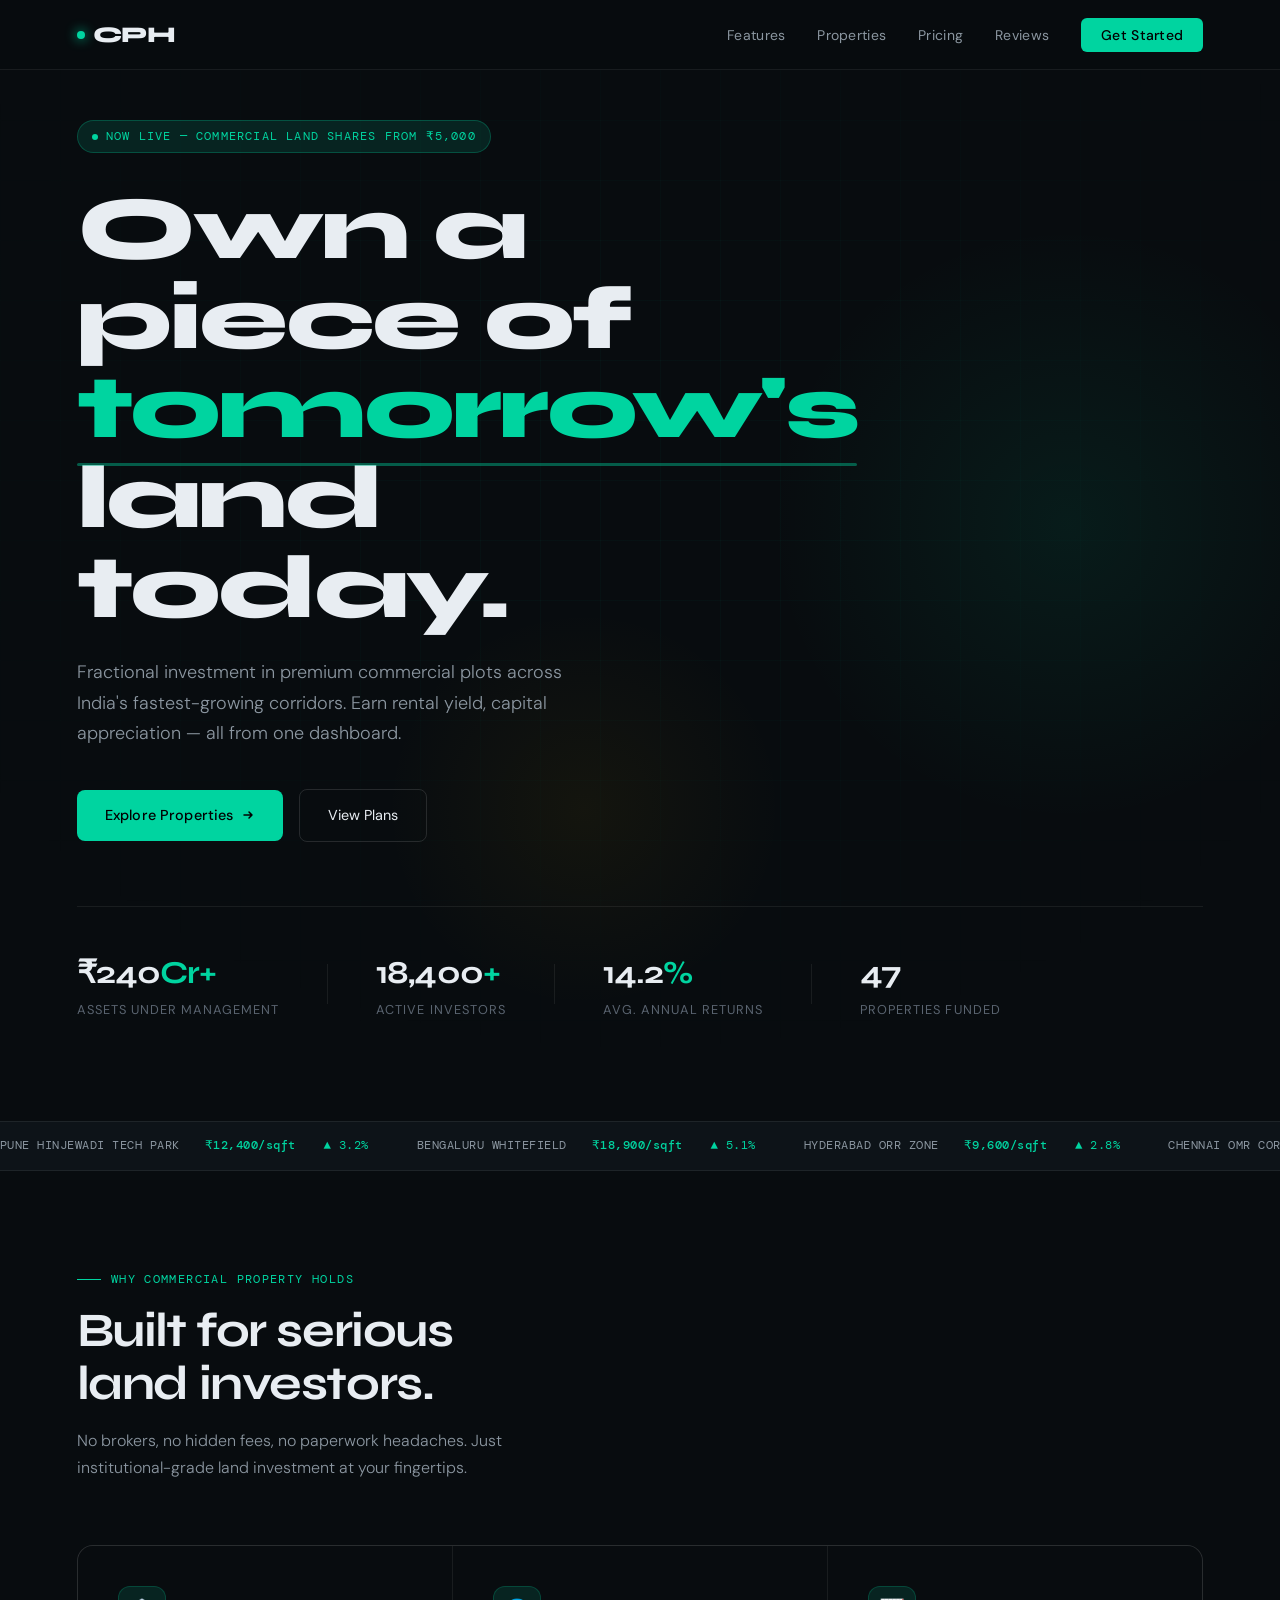
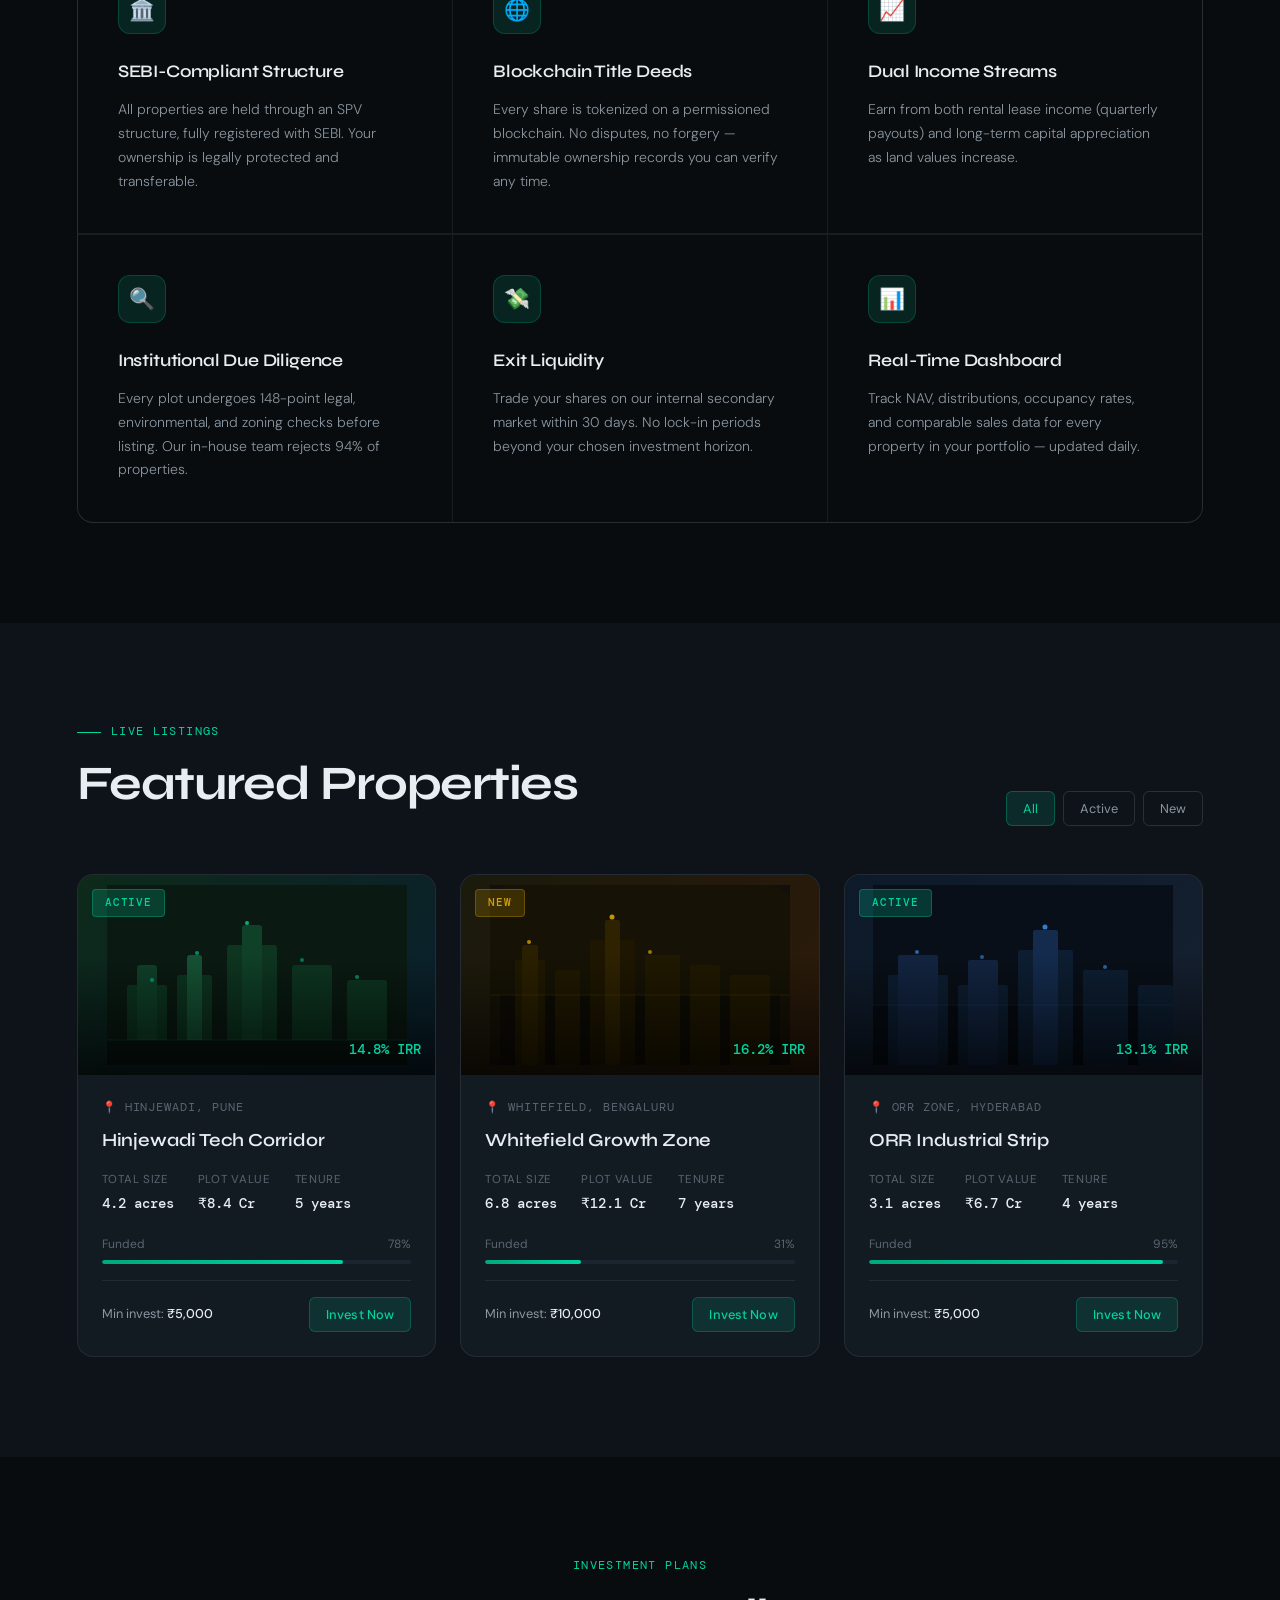
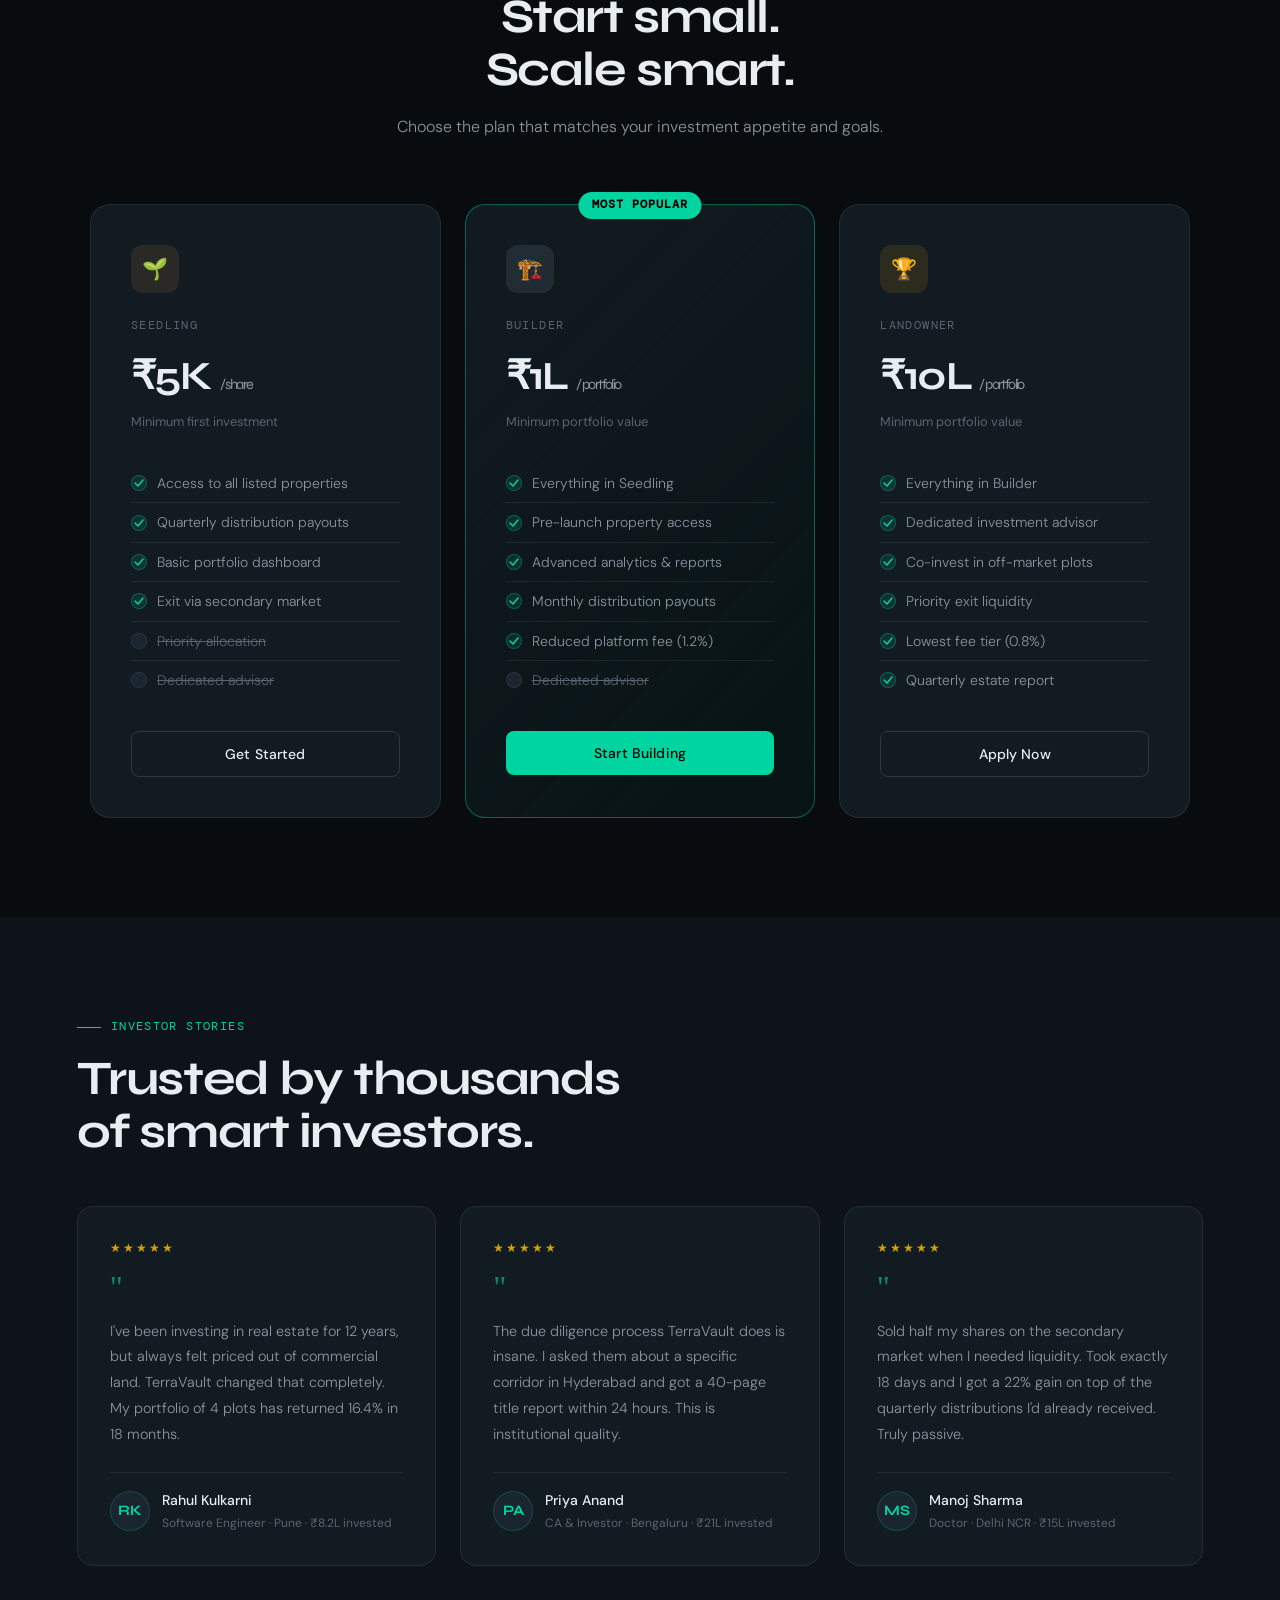
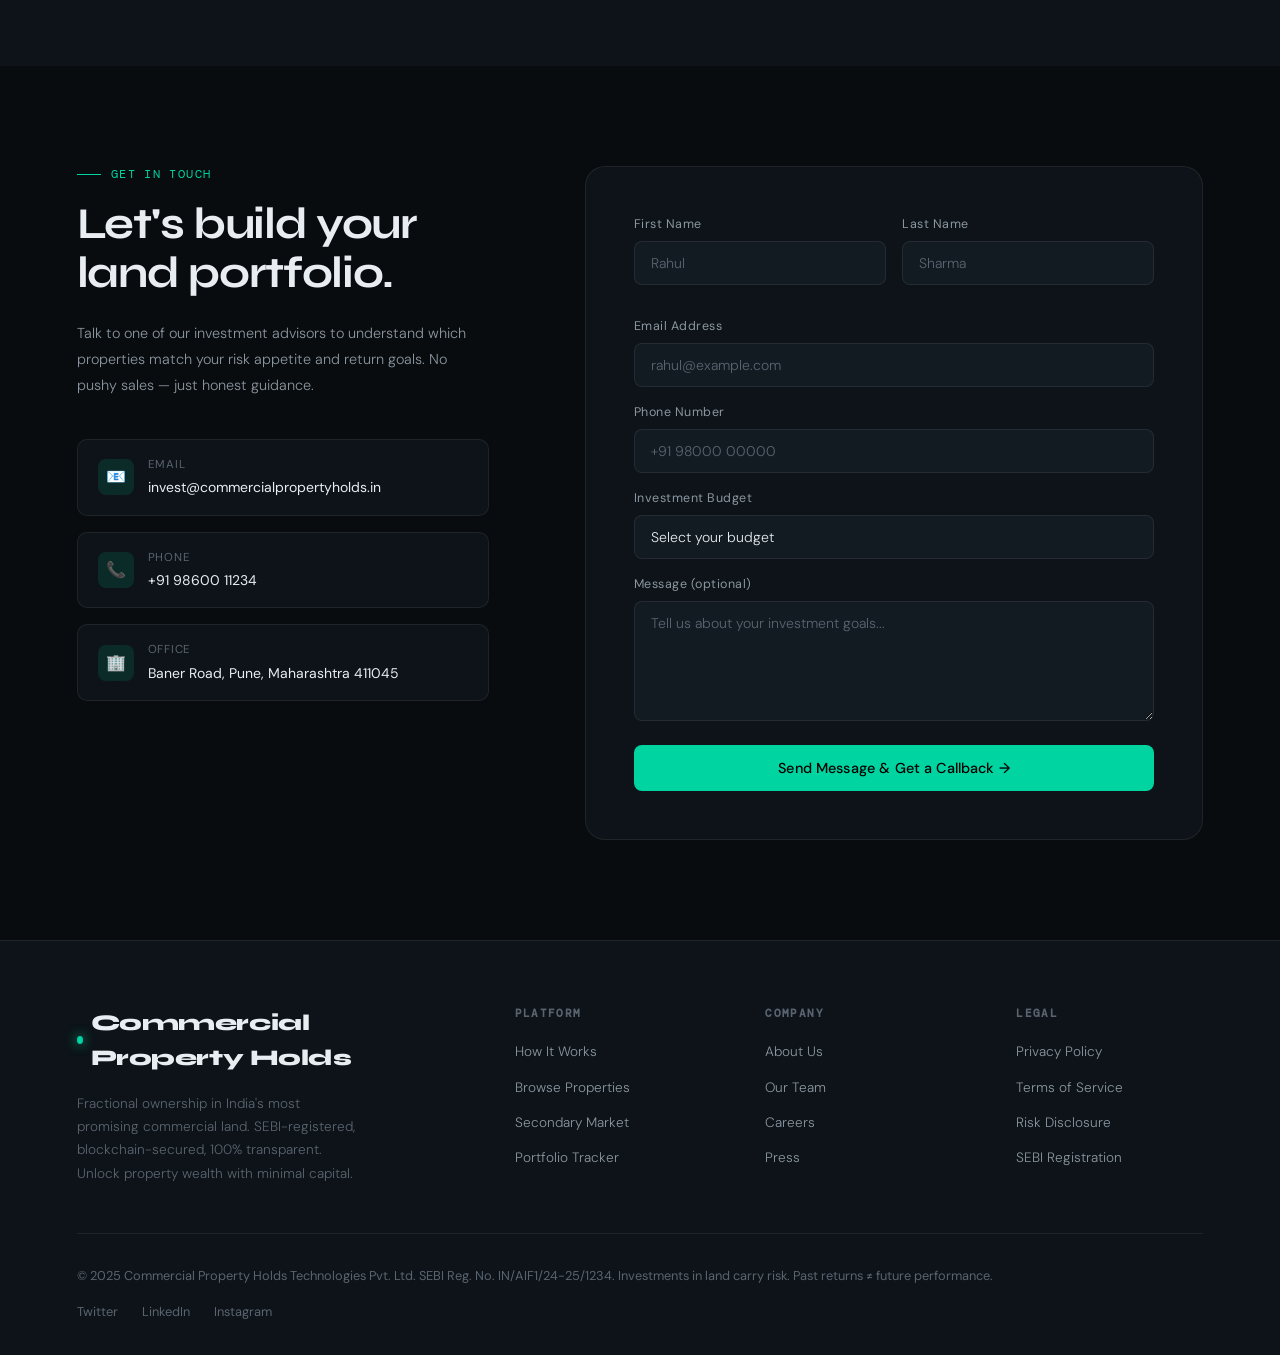
==== index.html @ 3361fa6f "update name Co-authored-by: Copilot <copilot@github.com>" ====
<!DOCTYPE html>
<html lang="en">
<head>
<meta charset="UTF-8">
<meta name="viewport" content="width=device-width, initial-scale=1.0">
<title>Commercial Property Holds — Fractional Land Investment</title>
<link rel="preconnect" href="https://fonts.googleapis.com">
<link href="https://fonts.googleapis.com/css2?family=Syne:wght@400;500;600;700;800&family=DM+Mono:wght@300;400;500&family=DM+Sans:ital,wght@0,300;0,400;0,500;1,300&display=swap" rel="stylesheet">
<style>
  :root {
    --bg: #080C0F;
    --bg2: #0D1318;
    --bg3: #131B22;
    --bg4: #1A2530;
    --border: rgba(255,255,255,0.07);
    --border2: rgba(255,255,255,0.12);
    --accent: #00D4A0;
    --accent2: #00A87D;
    --accent3: rgba(0,212,160,0.12);
    --gold: #D4A200;
    --gold2: rgba(212,162,0,0.12);
    --text: #E8EDF2;
    --text2: #8B96A0;
    --text3: #5A6470;
    --font-display: 'Syne', sans-serif;
    --font-body: 'DM Sans', sans-serif;
    --font-mono: 'DM Mono', monospace;
  }

  *, *::before, *::after { box-sizing: border-box; margin: 0; padding: 0; }

  html { scroll-behavior: smooth; }

  body {
    background: var(--bg);
    color: var(--text);
    font-family: var(--font-body);
    font-size: 16px;
    line-height: 1.6;
    overflow-x: hidden;
  }

  /* SCROLLBAR */
  ::-webkit-scrollbar { width: 6px; }
  ::-webkit-scrollbar-track { background: var(--bg); }
  ::-webkit-scrollbar-thumb { background: var(--bg4); border-radius: 3px; }

  /* NAV */
  nav {
    position: fixed; top: 0; left: 0; right: 0; z-index: 100;
    display: flex; align-items: center; justify-content: space-between;
    padding: 0 6vw;
    height: 70px;
    background: rgba(8,12,15,0.85);
    backdrop-filter: blur(20px);
    border-bottom: 1px solid var(--border);
    transition: all 0.3s;
  }
  .nav-logo {
    font-family: var(--font-display);
    font-size: 1.4rem;
    font-weight: 800;
    letter-spacing: -0.02em;
    color: var(--text);
    text-decoration: none;
    display: flex; align-items: center; gap: 8px;
  }
  .nav-logo-dot {
    width: 8px; height: 8px; border-radius: 50%;
    background: var(--accent);
    box-shadow: 0 0 12px var(--accent);
    animation: pulse 2s infinite;
  }
  @keyframes pulse {
    0%, 100% { opacity: 1; }
    50% { opacity: 0.4; }
  }
  .nav-links {
    display: flex; align-items: center; gap: 2rem;
    list-style: none;
  }
  .nav-links a {
    color: var(--text2);
    text-decoration: none;
    font-size: 0.875rem;
    font-weight: 400;
    letter-spacing: 0.02em;
    transition: color 0.2s;
  }
  .nav-links a:hover { color: var(--text); }
  .nav-cta {
    background: var(--accent);
    color: #000 !important;
    font-weight: 500 !important;
    padding: 8px 20px;
    border-radius: 6px;
    transition: all 0.2s !important;
  }
  .nav-cta:hover { background: #00FFBF !important; transform: translateY(-1px); }

  /* SECTIONS */
  section { padding: 100px 6vw; }

  /* HERO */
  .hero {
    min-height: 100vh;
    display: flex; flex-direction: column; justify-content: center;
    padding-top: 120px;
    position: relative;
    overflow: hidden;
  }
  .hero-grid-bg {
    position: absolute; inset: 0; pointer-events: none;
    background-image:
      linear-gradient(rgba(0,212,160,0.03) 1px, transparent 1px),
      linear-gradient(90deg, rgba(0,212,160,0.03) 1px, transparent 1px);
    background-size: 60px 60px;
    mask-image: radial-gradient(ellipse 80% 70% at 50% 40%, black 20%, transparent 80%);
  }
  .hero-orb1 {
    position: absolute; top: 20%; left: 60%;
    width: 600px; height: 600px; border-radius: 50%;
    background: radial-gradient(circle, rgba(0,212,160,0.08) 0%, transparent 70%);
    pointer-events: none;
  }
  .hero-orb2 {
    position: absolute; bottom: 10%; left: 30%;
    width: 400px; height: 400px; border-radius: 50%;
    background: radial-gradient(circle, rgba(212,162,0,0.06) 0%, transparent 70%);
    pointer-events: none;
  }
  .hero-tag {
    display: inline-flex; align-items: center; gap: 8px;
    background: var(--accent3);
    border: 1px solid rgba(0,212,160,0.25);
    color: var(--accent);
    font-family: var(--font-mono);
    font-size: 0.75rem;
    letter-spacing: 0.1em;
    text-transform: uppercase;
    padding: 6px 14px;
    border-radius: 100px;
    margin-bottom: 2rem;
    width: fit-content;
    animation: fadeSlideUp 0.6s ease both;
  }
  .hero-tag-dot { width: 6px; height: 6px; background: var(--accent); border-radius: 50%; }
  .hero h1 {
    font-family: var(--font-display);
    font-size: clamp(3rem, 7vw, 6rem);
    font-weight: 800;
    line-height: 1;
    letter-spacing: -0.03em;
    margin-bottom: 1.5rem;
    max-width: 800px;
    animation: fadeSlideUp 0.7s 0.1s ease both;
  }
  .hero h1 em {
    font-style: normal;
    color: var(--accent);
    position: relative;
  }
  .hero h1 em::after {
    content: '';
    position: absolute; bottom: -4px; left: 0; right: 0; height: 3px;
    background: var(--accent);
    border-radius: 2px;
    opacity: 0.4;
  }
  .hero-sub {
    font-size: 1.125rem;
    color: var(--text2);
    max-width: 520px;
    line-height: 1.7;
    margin-bottom: 2.5rem;
    font-weight: 300;
    animation: fadeSlideUp 0.7s 0.2s ease both;
  }
  .hero-actions {
    display: flex; align-items: center; gap: 1rem;
    flex-wrap: wrap;
    animation: fadeSlideUp 0.7s 0.3s ease both;
  }
  .btn-primary {
    display: inline-flex; align-items: center; gap: 8px;
    background: var(--accent);
    color: #000;
    font-family: var(--font-body);
    font-weight: 500;
    font-size: 0.9rem;
    padding: 14px 28px;
    border-radius: 8px;
    text-decoration: none;
    border: none; cursor: pointer;
    transition: all 0.2s;
    letter-spacing: 0.01em;
  }
  .btn-primary:hover { background: #00FFBF; transform: translateY(-2px); box-shadow: 0 8px 30px rgba(0,212,160,0.3); }
  .btn-secondary {
    display: inline-flex; align-items: center; gap: 8px;
    background: transparent;
    color: var(--text);
    font-family: var(--font-body);
    font-weight: 400;
    font-size: 0.9rem;
    padding: 14px 28px;
    border-radius: 8px;
    text-decoration: none;
    border: 1px solid var(--border2);
    cursor: pointer;
    transition: all 0.2s;
  }
  .btn-secondary:hover { border-color: var(--text3); background: var(--bg3); }

  .hero-stats {
    display: flex; align-items: center; gap: 3rem;
    margin-top: 4rem;
    padding-top: 2.5rem;
    border-top: 1px solid var(--border);
    animation: fadeSlideUp 0.7s 0.4s ease both;
  }
  .hero-stat-val {
    font-family: var(--font-display);
    font-size: 2rem;
    font-weight: 700;
    letter-spacing: -0.03em;
    color: var(--text);
  }
  .hero-stat-val span { color: var(--accent); }
  .hero-stat-label {
    font-size: 0.8rem;
    color: var(--text3);
    text-transform: uppercase;
    letter-spacing: 0.08em;
    margin-top: 2px;
  }

  /* SCROLL TICKER */
  .ticker-wrap {
    background: var(--bg2);
    border-top: 1px solid var(--border);
    border-bottom: 1px solid var(--border);
    padding: 14px 0;
    overflow: hidden;
  }
  .ticker-inner {
    display: flex; gap: 3rem;
    animation: ticker 25s linear infinite;
    white-space: nowrap;
  }
  .ticker-item {
    display: flex; align-items: center; gap: 10px;
    font-family: var(--font-mono);
    font-size: 0.78rem;
    color: var(--text2);
    letter-spacing: 0.04em;
  }
  .ticker-item b { color: var(--accent); font-weight: 500; }
  .ticker-item .up { color: #00D4A0; }
  .ticker-item .down { color: #FF6B5B; }
  @keyframes ticker { from { transform: translateX(0); } to { transform: translateX(-50%); } }

  /* SECTION LABELS */
  .section-label {
    font-family: var(--font-mono);
    font-size: 0.72rem;
    letter-spacing: 0.12em;
    text-transform: uppercase;
    color: var(--accent);
    margin-bottom: 1rem;
    display: flex; align-items: center; gap: 10px;
  }
  .section-label::before {
    content: '';
    display: block; width: 24px; height: 1px;
    background: var(--accent);
  }
  .section-title {
    font-family: var(--font-display);
    font-size: clamp(2rem, 4vw, 3rem);
    font-weight: 700;
    letter-spacing: -0.03em;
    line-height: 1.1;
    margin-bottom: 1rem;
  }
  .section-sub {
    font-size: 1rem;
    color: var(--text2);
    max-width: 500px;
    font-weight: 300;
    line-height: 1.7;
  }

  /* FEATURES */
  .features { background: var(--bg); }
  .features-header { margin-bottom: 4rem; }
  .features-grid {
    display: grid;
    grid-template-columns: repeat(auto-fit, minmax(280px, 1fr));
    gap: 1.5px;
    background: var(--border);
    border: 1px solid var(--border);
    border-radius: 16px;
    overflow: hidden;
  }
  .feature-card {
    background: var(--bg);
    padding: 2.5rem;
    transition: background 0.3s;
    position: relative;
    overflow: hidden;
  }
  .feature-card::before {
    content: '';
    position: absolute; top: 0; left: 0; right: 0; height: 1px;
    background: linear-gradient(90deg, transparent, var(--accent), transparent);
    opacity: 0;
    transition: opacity 0.3s;
  }
  .feature-card:hover { background: var(--bg2); }
  .feature-card:hover::before { opacity: 1; }
  .feature-icon {
    width: 48px; height: 48px; border-radius: 12px;
    background: var(--accent3);
    border: 1px solid rgba(0,212,160,0.2);
    display: flex; align-items: center; justify-content: center;
    font-size: 1.3rem;
    margin-bottom: 1.5rem;
  }
  .feature-card h3 {
    font-family: var(--font-display);
    font-size: 1.1rem;
    font-weight: 600;
    margin-bottom: 0.75rem;
    letter-spacing: -0.01em;
  }
  .feature-card p { font-size: 0.875rem; color: var(--text2); line-height: 1.7; font-weight: 300; }

  /* PROPERTIES */
  .properties { background: var(--bg2); }
  .properties-header {
    display: flex; align-items: flex-end; justify-content: space-between;
    margin-bottom: 3rem; flex-wrap: wrap; gap: 1rem;
  }
  .properties-filters {
    display: flex; gap: 0.5rem;
  }
  .filter-btn {
    padding: 8px 16px;
    border-radius: 6px;
    font-size: 0.8rem;
    font-weight: 400;
    cursor: pointer;
    border: 1px solid var(--border2);
    background: transparent;
    color: var(--text2);
    font-family: var(--font-body);
    transition: all 0.2s;
  }
  .filter-btn.active, .filter-btn:hover {
    background: var(--accent3);
    border-color: rgba(0,212,160,0.3);
    color: var(--accent);
  }
  .properties-grid {
    display: grid;
    grid-template-columns: repeat(auto-fill, minmax(340px, 1fr));
    gap: 1.5rem;
  }
  .property-card {
    background: var(--bg3);
    border: 1px solid var(--border);
    border-radius: 16px;
    overflow: hidden;
    transition: all 0.3s;
    cursor: pointer;
  }
  .property-card:hover {
    border-color: var(--border2);
    transform: translateY(-4px);
    box-shadow: 0 20px 60px rgba(0,0,0,0.4);
  }
  .property-img {
    height: 200px;
    position: relative;
    overflow: hidden;
  }
  .property-img-inner {
    width: 100%; height: 100%;
    object-fit: cover;
    transition: transform 0.5s;
  }
  .property-card:hover .property-img-inner { transform: scale(1.05); }
  .property-img-overlay {
    position: absolute; inset: 0;
    background: linear-gradient(to bottom, transparent 40%, rgba(0,0,0,0.7));
  }
  .property-badge {
    position: absolute; top: 14px; left: 14px;
    padding: 4px 12px;
    border-radius: 4px;
    font-family: var(--font-mono);
    font-size: 0.7rem;
    letter-spacing: 0.08em;
    text-transform: uppercase;
    font-weight: 500;
  }
  .badge-active { background: rgba(0,212,160,0.2); color: var(--accent); border: 1px solid rgba(0,212,160,0.3); }
  .badge-new { background: rgba(212,162,0,0.2); color: var(--gold); border: 1px solid rgba(212,162,0,0.3); }
  .badge-sold { background: rgba(255,107,91,0.2); color: #FF6B5B; border: 1px solid rgba(255,107,91,0.3); }
  .property-roi {
    position: absolute; bottom: 14px; right: 14px;
    font-family: var(--font-mono);
    font-size: 0.9rem;
    font-weight: 500;
    color: var(--accent);
  }
  .property-body { padding: 1.5rem; }
  .property-location {
    font-family: var(--font-mono);
    font-size: 0.72rem;
    letter-spacing: 0.08em;
    color: var(--text3);
    text-transform: uppercase;
    margin-bottom: 0.5rem;
  }
  .property-name {
    font-family: var(--font-display);
    font-size: 1.15rem;
    font-weight: 600;
    margin-bottom: 1rem;
    letter-spacing: -0.01em;
  }
  .property-meta {
    display: flex; gap: 1.5rem; margin-bottom: 1.25rem;
  }
  .property-meta-item { }
  .property-meta-label { font-size: 0.72rem; color: var(--text3); text-transform: uppercase; letter-spacing: 0.06em; margin-bottom: 2px; }
  .property-meta-val { font-family: var(--font-mono); font-size: 0.9rem; color: var(--text); font-weight: 500; }
  .progress-wrap { margin-bottom: 1rem; }
  .progress-label {
    display: flex; justify-content: space-between;
    font-size: 0.75rem; color: var(--text3); margin-bottom: 6px;
  }
  .progress-bar { height: 4px; background: var(--bg4); border-radius: 2px; overflow: hidden; }
  .progress-fill {
    height: 100%; border-radius: 2px;
    background: linear-gradient(90deg, var(--accent2), var(--accent));
    transition: width 1s ease;
  }
  .property-foot {
    display: flex; align-items: center; justify-content: space-between;
    padding-top: 1rem;
    border-top: 1px solid var(--border);
  }
  .min-invest { font-size: 0.8rem; color: var(--text2); }
  .min-invest b { color: var(--text); font-weight: 500; }
  .invest-btn {
    background: var(--accent3);
    border: 1px solid rgba(0,212,160,0.25);
    color: var(--accent);
    font-family: var(--font-body);
    font-size: 0.8rem;
    font-weight: 500;
    padding: 8px 16px;
    border-radius: 6px;
    cursor: pointer;
    transition: all 0.2s;
    letter-spacing: 0.01em;
  }
  .invest-btn:hover { background: var(--accent); color: #000; }

  /* PRICING */
  .pricing { background: var(--bg); }
  .pricing-header { text-align: center; margin-bottom: 4rem; }
  .pricing-header .section-label { justify-content: center; }
  .pricing-header .section-label::before { display: none; }
  .pricing-grid {
    display: grid;
    grid-template-columns: repeat(auto-fit, minmax(280px, 1fr));
    gap: 1.5rem;
    max-width: 1100px; margin: 0 auto;
  }
  .pricing-card {
    background: var(--bg3);
    border: 1px solid var(--border);
    border-radius: 20px;
    padding: 2.5rem;
    position: relative;
    transition: all 0.3s;
  }
  .pricing-card:hover { transform: translateY(-4px); border-color: var(--border2); }
  .pricing-card.featured {
    border-color: rgba(0,212,160,0.4);
    background: linear-gradient(135deg, var(--bg3), rgba(0,212,160,0.04));
  }
  .pricing-card.featured::after {
    content: 'Most Popular';
    position: absolute; top: -13px; left: 50%; transform: translateX(-50%);
    background: var(--accent);
    color: #000;
    font-size: 0.72rem;
    font-weight: 600;
    font-family: var(--font-mono);
    letter-spacing: 0.08em;
    text-transform: uppercase;
    padding: 4px 14px;
    border-radius: 100px;
  }
  .plan-icon {
    width: 48px; height: 48px; border-radius: 12px;
    margin-bottom: 1.5rem;
    display: flex; align-items: center; justify-content: center;
    font-size: 1.3rem;
  }
  .plan-icon.bronze { background: rgba(180,120,60,0.15); }
  .plan-icon.silver { background: rgba(180,200,220,0.1); }
  .plan-icon.gold { background: var(--gold2); }
  .plan-icon.platinum { background: rgba(140,100,220,0.12); }
  .plan-name {
    font-family: var(--font-mono);
    font-size: 0.72rem;
    letter-spacing: 0.12em;
    text-transform: uppercase;
    color: var(--text3);
    margin-bottom: 0.5rem;
  }
  .plan-price {
    font-family: var(--font-display);
    font-size: 2.5rem;
    font-weight: 700;
    letter-spacing: -0.04em;
    margin-bottom: 0.25rem;
  }
  .plan-price sub { font-size: 0.9rem; font-weight: 400; color: var(--text2); vertical-align: 0; }
  .plan-period { font-size: 0.8rem; color: var(--text3); margin-bottom: 2rem; }
  .plan-features { list-style: none; margin-bottom: 2rem; }
  .plan-features li {
    display: flex; align-items: center; gap: 10px;
    font-size: 0.875rem;
    color: var(--text2);
    padding: 8px 0;
    border-bottom: 1px solid var(--border);
    font-weight: 300;
  }
  .plan-features li:last-child { border-bottom: none; }
  .plan-features li::before {
    content: '';
    width: 16px; height: 16px; border-radius: 50%;
    background: var(--accent3);
    border: 1px solid rgba(0,212,160,0.3);
    flex-shrink: 0;
    background-image: url("data:image/svg+xml,%3Csvg xmlns='http://www.w3.org/2000/svg' width='10' height='8' viewBox='0 0 10 8'%3E%3Cpath d='M1 4l3 3 5-6' stroke='%2300D4A0' stroke-width='1.5' fill='none' stroke-linecap='round' stroke-linejoin='round'/%3E%3C/svg%3E");
    background-repeat: no-repeat;
    background-position: center;
  }
  .plan-features li.muted::before { background-color: var(--bg4); border-color: var(--border); background-image: none; }
  .plan-features li.muted { color: var(--text3); text-decoration: line-through; }
  .plan-cta {
    width: 100%; padding: 13px;
    border-radius: 8px; font-size: 0.875rem;
    font-weight: 500; cursor: pointer;
    font-family: var(--font-body);
    transition: all 0.2s;
    letter-spacing: 0.01em;
  }
  .plan-cta-outline {
    background: transparent;
    color: var(--text);
    border: 1px solid var(--border2);
  }
  .plan-cta-outline:hover { background: var(--bg4); border-color: var(--text3); }
  .plan-cta-solid {
    background: var(--accent);
    color: #000;
    border: none;
  }
  .plan-cta-solid:hover { background: #00FFBF; box-shadow: 0 4px 20px rgba(0,212,160,0.3); }

  /* TESTIMONIALS */
  .testimonials { background: var(--bg2); }
  .testimonials-header { margin-bottom: 3rem; }
  .testimonials-grid {
    display: grid;
    grid-template-columns: repeat(auto-fit, minmax(320px, 1fr));
    gap: 1.5rem;
  }
  .testimonial-card {
    background: var(--bg3);
    border: 1px solid var(--border);
    border-radius: 16px;
    padding: 2rem;
    transition: all 0.3s;
    position: relative;
  }
  .testimonial-card:hover { border-color: var(--border2); transform: translateY(-2px); }
  .testimonial-quote {
    font-size: 2rem;
    color: var(--accent);
    line-height: 1;
    margin-bottom: 1rem;
    font-family: Georgia, serif;
    opacity: 0.6;
  }
  .testimonial-text {
    font-size: 0.9rem;
    color: var(--text2);
    line-height: 1.8;
    margin-bottom: 1.5rem;
    font-weight: 300;
  }
  .testimonial-author {
    display: flex; align-items: center; gap: 12px;
    padding-top: 1rem;
    border-top: 1px solid var(--border);
  }
  .author-avatar {
    width: 40px; height: 40px; border-radius: 50%;
    background: var(--bg4);
    display: flex; align-items: center; justify-content: center;
    font-family: var(--font-display);
    font-size: 0.9rem;
    font-weight: 700;
    color: var(--accent);
    border: 1px solid rgba(0,212,160,0.2);
  }
  .author-name { font-weight: 500; font-size: 0.875rem; margin-bottom: 2px; }
  .author-meta { font-size: 0.75rem; color: var(--text3); }
  .stars { color: var(--gold); font-size: 0.75rem; letter-spacing: 2px; margin-bottom: 0.75rem; }

  /* CONTACT */
  .contact { background: var(--bg); }
  .contact-wrapper {
    display: grid;
    grid-template-columns: 1fr 1.5fr;
    gap: 6rem;
    align-items: start;
  }
  .contact-info h2 {
    font-family: var(--font-display);
    font-size: clamp(2rem, 3.5vw, 2.75rem);
    font-weight: 700;
    letter-spacing: -0.03em;
    line-height: 1.1;
    margin-bottom: 1.5rem;
  }
  .contact-info p { font-size: 0.9rem; color: var(--text2); line-height: 1.8; font-weight: 300; margin-bottom: 2.5rem; }
  .contact-details { display: flex; flex-direction: column; gap: 1rem; }
  .contact-detail-item {
    display: flex; align-items: center; gap: 14px;
    padding: 1rem 1.25rem;
    background: var(--bg2);
    border: 1px solid var(--border);
    border-radius: 10px;
  }
  .contact-detail-icon {
    width: 36px; height: 36px; border-radius: 8px;
    background: var(--accent3);
    display: flex; align-items: center; justify-content: center;
    font-size: 1rem; flex-shrink: 0;
  }
  .contact-detail-label { font-size: 0.72rem; color: var(--text3); text-transform: uppercase; letter-spacing: 0.06em; margin-bottom: 2px; }
  .contact-detail-val { font-size: 0.875rem; color: var(--text); }

  .contact-form {
    background: var(--bg2);
    border: 1px solid var(--border);
    border-radius: 20px;
    padding: 3rem;
  }
  .form-row { display: grid; grid-template-columns: 1fr 1fr; gap: 1rem; margin-bottom: 1rem; }
  .form-group { display: flex; flex-direction: column; gap: 6px; margin-bottom: 1rem; }
  .form-group label { font-size: 0.78rem; color: var(--text2); letter-spacing: 0.04em; }
  .form-group input,
  .form-group select,
  .form-group textarea {
    background: var(--bg3);
    border: 1px solid var(--border);
    border-radius: 8px;
    color: var(--text);
    font-family: var(--font-body);
    font-size: 0.875rem;
    padding: 12px 16px;
    outline: none;
    transition: border-color 0.2s;
    font-weight: 300;
  }
  .form-group input:focus,
  .form-group select:focus,
  .form-group textarea:focus {
    border-color: rgba(0,212,160,0.4);
    box-shadow: 0 0 0 3px rgba(0,212,160,0.08);
  }
  .form-group select { appearance: none; cursor: pointer; }
  .form-group textarea { resize: vertical; min-height: 120px; }
  .form-group input::placeholder,
  .form-group textarea::placeholder { color: var(--text3); }

  .form-submit {
    width: 100%; padding: 14px;
    background: var(--accent);
    color: #000;
    border: none;
    border-radius: 8px;
    font-family: var(--font-body);
    font-size: 0.9rem;
    font-weight: 500;
    cursor: pointer;
    transition: all 0.2s;
    letter-spacing: 0.01em;
    margin-top: 0.5rem;
  }
  .form-submit:hover { background: #00FFBF; box-shadow: 0 4px 20px rgba(0,212,160,0.3); }

  /* FOOTER */
  footer {
    background: var(--bg2);
    border-top: 1px solid var(--border);
    padding: 4rem 6vw 2rem;
  }
  .footer-grid {
    display: grid;
    grid-template-columns: 2fr 1fr 1fr 1fr;
    gap: 4rem;
    margin-bottom: 3rem;
  }
  .footer-brand p { font-size: 0.85rem; color: var(--text3); line-height: 1.7; margin-top: 1rem; max-width: 280px; font-weight: 300; }
  .footer-col h4 {
    font-family: var(--font-mono);
    font-size: 0.7rem;
    letter-spacing: 0.12em;
    text-transform: uppercase;
    color: var(--text3);
    margin-bottom: 1rem;
  }
  .footer-col ul { list-style: none; display: flex; flex-direction: column; gap: 0.6rem; }
  .footer-col ul a { font-size: 0.85rem; color: var(--text2); text-decoration: none; transition: color 0.2s; font-weight: 300; }
  .footer-col ul a:hover { color: var(--accent); }
  .footer-bottom {
    display: flex; align-items: center; justify-content: space-between;
    padding-top: 2rem;
    border-top: 1px solid var(--border);
    flex-wrap: wrap; gap: 1rem;
  }
  .footer-bottom p { font-size: 0.8rem; color: var(--text3); }
  .footer-bottom-links { display: flex; gap: 1.5rem; }
  .footer-bottom-links a { font-size: 0.8rem; color: var(--text3); text-decoration: none; transition: color 0.2s; }
  .footer-bottom-links a:hover { color: var(--text2); }

  /* ANIMATIONS */
  @keyframes fadeSlideUp {
    from { opacity: 0; transform: translateY(24px); }
    to { opacity: 1; transform: translateY(0); }
  }
  .reveal {
    opacity: 0;
    transform: translateY(30px);
    transition: opacity 0.7s ease, transform 0.7s ease;
  }
  .reveal.visible {
    opacity: 1;
    transform: translateY(0);
  }
  .reveal-delay-1 { transition-delay: 0.1s; }
  .reveal-delay-2 { transition-delay: 0.2s; }
  .reveal-delay-3 { transition-delay: 0.3s; }
  .reveal-delay-4 { transition-delay: 0.4s; }

  /* MODAL */
  .modal-overlay {
    position: fixed; inset: 0; z-index: 1000;
    background: rgba(0,0,0,0.75);
    backdrop-filter: blur(10px);
    display: flex; align-items: center; justify-content: center;
    opacity: 0; pointer-events: none;
    transition: opacity 0.3s;
  }
  .modal-overlay.open { opacity: 1; pointer-events: all; }
  .modal {
    background: var(--bg2);
    border: 1px solid var(--border2);
    border-radius: 20px;
    padding: 2.5rem;
    max-width: 440px; width: 90%;
    transform: scale(0.95) translateY(20px);
    transition: transform 0.3s;
  }
  .modal-overlay.open .modal { transform: scale(1) translateY(0); }
  .modal-header { display: flex; align-items: center; justify-content: space-between; margin-bottom: 2rem; }
  .modal-title { font-family: var(--font-display); font-size: 1.25rem; font-weight: 600; }
  .modal-close { background: none; border: none; color: var(--text2); font-size: 1.2rem; cursor: pointer; padding: 4px; }
  .modal-close:hover { color: var(--text); }

  /* RESPONSIVE */
  @media (max-width: 1024px) {
    section { padding: 80px 4vw; }
    nav { padding: 0 4vw; }
    .properties-grid { grid-template-columns: repeat(auto-fill, minmax(300px, 1fr)); }
    .features-grid { grid-template-columns: repeat(2, 1fr); }
  }
  @media (max-width: 900px) {
    .contact-wrapper { grid-template-columns: 1fr; gap: 3rem; }
    .footer-grid { grid-template-columns: 1fr 1fr; gap: 2rem; }
    .nav-links { display: none; }
    .form-row { grid-template-columns: 1fr; }
    .hero h1 { font-size: clamp(2rem, 6vw, 4rem); }
    .section-title { font-size: clamp(1.5rem, 4vw, 2.5rem); }
    .hero-stats { flex-direction: column; gap: 1rem; padding-top: 1.5rem; }
    .hero-stats > div { width: 100% !important; height: auto !important; }
    .ticker-item { font-size: 0.7rem; }
  }
  @media (max-width: 768px) {
    body { font-size: 15px; }
    section { padding: 60px 4vw; }
    nav { padding: 0 4vw; height: 60px; }
    .nav-logo { font-size: 1.1rem; }
    .hero { padding-top: 100px; }
    .hero h1 { font-size: clamp(1.75rem, 5vw, 3.5rem); margin-bottom: 1rem; }
    .hero-sub { font-size: 1rem; margin-bottom: 1.5rem; }
    .hero-actions { gap: 0.75rem; }
    .btn-primary, .btn-secondary { padding: 12px 20px; font-size: 0.85rem; }
    .properties-grid { grid-template-columns: 1fr; gap: 1rem; }
    .features-grid { grid-template-columns: 1fr; }
    .feature-card { padding: 1.5rem; }
    .pricing-grid { grid-template-columns: 1fr; }
    .hero-stats { flex-direction: column; gap: 1rem; }
    .testimonials-grid { grid-template-columns: 1fr; }
    .form-row { grid-template-columns: 1fr; }
    .contact-form { padding: 2rem; }
    .footer-grid { grid-template-columns: 1fr; gap: 1.5rem; }
    .footer-bottom { flex-direction: column; align-items: flex-start; }
  }
  @media (max-width: 600px) {
    section { padding: 50px 3vw; }
    nav { padding: 0 3vw; height: 55px; }
    body { font-size: 14px; }
    .nav-logo { font-size: 1rem; }
    .nav-cta { padding: 6px 14px; }
    .hero { padding-top: 80px; min-height: auto; }
    .hero h1 { font-size: clamp(1.5rem, 5vw, 2.5rem); line-height: 1.2; margin-bottom: 0.75rem; }
    .hero-sub { font-size: 0.9rem; margin-bottom: 1.25rem; }
    .hero-tag { padding: 5px 12px; font-size: 0.65rem; margin-bottom: 1rem; }
    .btn-primary, .btn-secondary { padding: 10px 16px; font-size: 0.8rem; }
    .hero-actions { flex-direction: column; width: 100%; }
    .btn-primary, .btn-secondary { width: 100%; }
    .hero-stats { flex-direction: column; gap: 1rem; margin-top: 2rem; padding-top: 1.5rem; }
    .hero-stat-val { font-size: 1.5rem; }
    .hero-stat-label { font-size: 0.7rem; }
    .ticker-item { font-size: 0.6rem; }
    .section-label { font-size: 0.65rem; }
    .section-title { font-size: clamp(1.25rem, 4vw, 1.8rem); }
    .section-sub { font-size: 0.85rem; }
    .feature-card { padding: 1rem; }
    .feature-icon { width: 40px; height: 40px; font-size: 1.1rem; margin-bottom: 1rem; }
    .feature-card h3 { font-size: 0.95rem; }
    .feature-card p { font-size: 0.8rem; }
    .property-card { border-radius: 12px; }
    .property-img { height: 150px; }
    .property-body { padding: 1rem; }
    .property-name { font-size: 1rem; }
    .property-meta { gap: 0.75rem; font-size: 0.75rem; }
    .pricing-card { padding: 1.5rem; border-radius: 16px; }
    .plan-price { font-size: 1.75rem; }
    .plan-features { margin-bottom: 1rem; }
    .plan-features li { font-size: 0.8rem; padding: 6px 0; }
    .testimonial-card { padding: 1.5rem; }
    .testimonial-text { font-size: 0.85rem; }
    .contact-info h2 { font-size: clamp(1.5rem, 3vw, 2rem); }
    .contact-form { padding: 1.5rem; border-radius: 16px; }
    .form-group label { font-size: 0.7rem; }
    .form-group input, .form-group textarea, .form-group select { padding: 10px 12px; font-size: 0.8rem; }
    .modal { max-width: 90vw; padding: 1.5rem; }
    .modal-title { font-size: 1.1rem; }
  }
  @media (max-width: 480px) {
    section { padding: 40px 2.5vw; }
    nav { padding: 0 2.5vw; }
    .hero h1 { font-size: clamp(1.25rem, 4vw, 2rem); }
    .hero-sub { font-size: 0.85rem; }
    .btn-primary, .btn-secondary { padding: 8px 14px; font-size: 0.75rem; }
    .hero-stats { gap: 0.75rem; margin-top: 1.5rem; }
    .hero-stat-val { font-size: 1.25rem; }
  }
</style>
</head>
<body>

<!-- NAV -->
<nav>
  <a href="#" class="nav-logo">
    <div class="nav-logo-dot"></div>
    CPH
  </a>
  <ul class="nav-links">
    <li><a href="#features">Features</a></li>
    <li><a href="#properties">Properties</a></li>
    <li><a href="#pricing">Pricing</a></li>
    <li><a href="#testimonials">Reviews</a></li>
    <li><a href="#contact" class="nav-cta">Get Started</a></li>
  </ul>
</nav>

<!-- HERO -->
<section class="hero">
  <div class="hero-grid-bg"></div>
  <div class="hero-orb1"></div>
  <div class="hero-orb2"></div>

  <div class="hero-tag">
    <div class="hero-tag-dot"></div>
    Now live — Commercial land shares from ₹5,000
  </div>

  <h1>Own a piece of<br><em>tomorrow's</em> land<br>today.</h1>

  <p class="hero-sub">Fractional investment in premium commercial plots across India's fastest-growing corridors. Earn rental yield, capital appreciation — all from one dashboard.</p>

  <div class="hero-actions">
    <a href="#properties" class="btn-primary">
      Explore Properties
      <svg width="14" height="14" viewBox="0 0 14 14" fill="none"><path d="M3 7h8M8 4l3 3-3 3" stroke="currentColor" stroke-width="1.5" stroke-linecap="round" stroke-linejoin="round"/></svg>
    </a>
    <a href="#pricing" class="btn-secondary">View Plans</a>
  </div>

  <div class="hero-stats">
    <div>
      <div class="hero-stat-val">₹240<span>Cr+</span></div>
      <div class="hero-stat-label">Assets Under Management</div>
    </div>
    <div style="width:1px;height:40px;background:var(--border)"></div>
    <div>
      <div class="hero-stat-val">18,400<span>+</span></div>
      <div class="hero-stat-label">Active Investors</div>
    </div>
    <div style="width:1px;height:40px;background:var(--border)"></div>
    <div>
      <div class="hero-stat-val">14.2<span>%</span></div>
      <div class="hero-stat-label">Avg. Annual Returns</div>
    </div>
    <div style="width:1px;height:40px;background:var(--border)"></div>
    <div>
      <div class="hero-stat-val">47<span></span></div>
      <div class="hero-stat-label">Properties Funded</div>
    </div>
  </div>
</section>

<!-- TICKER -->
<div class="ticker-wrap">
  <div class="ticker-inner" id="ticker">
    <div class="ticker-item">PUNE HINJEWADI TECH PARK &nbsp;<b>₹12,400/sqft</b> &nbsp;<span class="up">▲ 3.2%</span></div>
    <div class="ticker-item">BENGALURU WHITEFIELD &nbsp;<b>₹18,900/sqft</b> &nbsp;<span class="up">▲ 5.1%</span></div>
    <div class="ticker-item">HYDERABAD ORR ZONE &nbsp;<b>₹9,600/sqft</b> &nbsp;<span class="up">▲ 2.8%</span></div>
    <div class="ticker-item">CHENNAI OMR CORRIDOR &nbsp;<b>₹8,200/sqft</b> &nbsp;<span class="up">▲ 1.9%</span></div>
    <div class="ticker-item">MUMBAI PANVEL ZONE &nbsp;<b>₹22,500/sqft</b> &nbsp;<span class="down">▼ 0.4%</span></div>
    <div class="ticker-item">NOIDA SEC 135 &nbsp;<b>₹7,800/sqft</b> &nbsp;<span class="up">▲ 4.3%</span></div>
    <div class="ticker-item">PUNE HINJEWADI TECH PARK &nbsp;<b>₹12,400/sqft</b> &nbsp;<span class="up">▲ 3.2%</span></div>
    <div class="ticker-item">BENGALURU WHITEFIELD &nbsp;<b>₹18,900/sqft</b> &nbsp;<span class="up">▲ 5.1%</span></div>
    <div class="ticker-item">HYDERABAD ORR ZONE &nbsp;<b>₹9,600/sqft</b> &nbsp;<span class="up">▲ 2.8%</span></div>
    <div class="ticker-item">CHENNAI OMR CORRIDOR &nbsp;<b>₹8,200/sqft</b> &nbsp;<span class="up">▲ 1.9%</span></div>
    <div class="ticker-item">MUMBAI PANVEL ZONE &nbsp;<b>₹22,500/sqft</b> &nbsp;<span class="down">▼ 0.4%</span></div>
    <div class="ticker-item">NOIDA SEC 135 &nbsp;<b>₹7,800/sqft</b> &nbsp;<span class="up">▲ 4.3%</span></div>
  </div>
</div>

<!-- FEATURES -->
<section class="features" id="features">
  <div class="features-header">
    <div class="section-label">Why Commercial Property Holds</div>
    <h2 class="section-title">Built for serious<br>land investors.</h2>
    <p class="section-sub">No brokers, no hidden fees, no paperwork headaches. Just institutional-grade land investment at your fingertips.</p>
  </div>

  <div class="features-grid">
    <div class="feature-card reveal">
      <div class="feature-icon">🏛️</div>
      <h3>SEBI-Compliant Structure</h3>
      <p>All properties are held through an SPV structure, fully registered with SEBI. Your ownership is legally protected and transferable.</p>
    </div>
    <div class="feature-card reveal reveal-delay-1">
      <div class="feature-icon">🌐</div>
      <h3>Blockchain Title Deeds</h3>
      <p>Every share is tokenized on a permissioned blockchain. No disputes, no forgery — immutable ownership records you can verify any time.</p>
    </div>
    <div class="feature-card reveal reveal-delay-2">
      <div class="feature-icon">📈</div>
      <h3>Dual Income Streams</h3>
      <p>Earn from both rental lease income (quarterly payouts) and long-term capital appreciation as land values increase.</p>
    </div>
    <div class="feature-card reveal reveal-delay-3">
      <div class="feature-icon">🔍</div>
      <h3>Institutional Due Diligence</h3>
      <p>Every plot undergoes 148-point legal, environmental, and zoning checks before listing. Our in-house team rejects 94% of properties.</p>
    </div>
    <div class="feature-card reveal">
      <div class="feature-icon">💸</div>
      <h3>Exit Liquidity</h3>
      <p>Trade your shares on our internal secondary market within 30 days. No lock-in periods beyond your chosen investment horizon.</p>
    </div>
    <div class="feature-card reveal reveal-delay-1">
      <div class="feature-icon">📊</div>
      <h3>Real-Time Dashboard</h3>
      <p>Track NAV, distributions, occupancy rates, and comparable sales data for every property in your portfolio — updated daily.</p>
    </div>
  </div>
</section>

<!-- PROPERTIES -->
<section class="properties" id="properties">
  <div class="properties-header">
    <div>
      <div class="section-label">Live Listings</div>
      <h2 class="section-title">Featured Properties</h2>
    </div>
    <div class="properties-filters">
      <button class="filter-btn active" onclick="filterProps('all', this)">All</button>
      <button class="filter-btn" onclick="filterProps('active', this)">Active</button>
      <button class="filter-btn" onclick="filterProps('new', this)">New</button>
    </div>
  </div>

  <div class="properties-grid" id="propertiesGrid">

    <div class="property-card" data-type="active" onclick="openModal('Hinjewadi Tech Corridor','Pune','₹8.4 Cr','14.8%','₹5,000')">
      <div class="property-img" style="background: linear-gradient(135deg, #0D2A1A 0%, #0A1F2E 100%);">
        <div style="width:100%;height:100%;display:flex;align-items:center;justify-content:center;">
          <svg viewBox="0 0 300 180" width="300" height="180" xmlns="http://www.w3.org/2000/svg">
            <rect width="300" height="180" fill="#0a1a12"/>
            <rect x="20" y="100" width="40" height="80" fill="#0D3520" rx="3"/>
            <rect x="30" y="80" width="20" height="80" fill="#0F4028" rx="3"/>
            <rect x="70" y="90" width="35" height="90" fill="#0D3520" rx="3"/>
            <rect x="80" y="70" width="15" height="100" fill="#155234" rx="3"/>
            <rect x="120" y="60" width="50" height="120" fill="#0D3520" rx="3"/>
            <rect x="135" y="40" width="20" height="140" fill="#0F4028" rx="3"/>
            <rect x="185" y="80" width="40" height="100" fill="#0D3520" rx="3"/>
            <rect x="240" y="95" width="40" height="85" fill="#0D3520" rx="3"/>
            <rect x="0" y="155" width="300" height="25" fill="#071510"/>
            <line x1="0" y1="155" x2="300" y2="155" stroke="#00D4A030" stroke-width="1"/>
            <circle cx="45" cy="95" r="2" fill="#00D4A0" opacity="0.6"/>
            <circle cx="90" cy="68" r="2" fill="#00D4A0" opacity="0.6"/>
            <circle cx="140" cy="38" r="2" fill="#00D4A0" opacity="0.8"/>
            <circle cx="195" cy="75" r="2" fill="#00D4A0" opacity="0.5"/>
            <circle cx="250" cy="92" r="2" fill="#00D4A0" opacity="0.6"/>
          </svg>
        </div>
        <div class="property-img-overlay"></div>
        <span class="property-badge badge-active">Active</span>
        <span class="property-roi">14.8% IRR</span>
      </div>
      <div class="property-body">
        <div class="property-location">📍 Hinjewadi, Pune</div>
        <div class="property-name">Hinjewadi Tech Corridor</div>
        <div class="property-meta">
          <div class="property-meta-item">
            <div class="property-meta-label">Total Size</div>
            <div class="property-meta-val">4.2 acres</div>
          </div>
          <div class="property-meta-item">
            <div class="property-meta-label">Plot Value</div>
            <div class="property-meta-val">₹8.4 Cr</div>
          </div>
          <div class="property-meta-item">
            <div class="property-meta-label">Tenure</div>
            <div class="property-meta-val">5 years</div>
          </div>
        </div>
        <div class="progress-wrap">
          <div class="progress-label"><span>Funded</span><span>78%</span></div>
          <div class="progress-bar"><div class="progress-fill" style="width:78%"></div></div>
        </div>
        <div class="property-foot">
          <div class="min-invest">Min invest: <b>₹5,000</b></div>
          <button class="invest-btn">Invest Now</button>
        </div>
      </div>
    </div>

    <div class="property-card" data-type="new" onclick="openModal('Whitefield Growth Zone','Bengaluru','₹12.1 Cr','16.2%','₹10,000')">
      <div class="property-img" style="background: linear-gradient(135deg, #1A1A0D 0%, #2E1A0A 100%);">
        <div style="width:100%;height:100%;display:flex;align-items:center;justify-content:center;">
          <svg viewBox="0 0 300 180" width="300" height="180" xmlns="http://www.w3.org/2000/svg">
            <rect width="300" height="180" fill="#12100A"/>
            <ellipse cx="150" cy="90" rx="200" ry="120" fill="#1A1400" opacity="0.5"/>
            <rect x="10" y="110" width="280" height="70" fill="#0F0C05"/>
            <rect x="25" y="75" width="30" height="105" fill="#201800" rx="2"/>
            <rect x="32" y="60" width="16" height="120" fill="#2A2000" rx="2"/>
            <rect x="65" y="85" width="25" height="95" fill="#201800" rx="2"/>
            <rect x="100" y="55" width="45" height="125" fill="#1E1600" rx="2"/>
            <rect x="115" y="35" width="15" height="145" fill="#2E2200" rx="2"/>
            <rect x="155" y="70" width="35" height="110" fill="#201800" rx="2"/>
            <rect x="200" y="80" width="30" height="100" fill="#201800" rx="2"/>
            <rect x="240" y="90" width="40" height="90" fill="#201800" rx="2"/>
            <line x1="0" y1="110" x2="300" y2="110" stroke="#D4A20020" stroke-width="1"/>
            <circle cx="39" cy="57" r="2" fill="#D4A200" opacity="0.8"/>
            <circle cx="122" cy="32" r="2.5" fill="#D4A200" opacity="0.9"/>
            <circle cx="160" cy="67" r="2" fill="#D4A200" opacity="0.7"/>
          </svg>
        </div>
        <div class="property-img-overlay"></div>
        <span class="property-badge badge-new">New</span>
        <span class="property-roi">16.2% IRR</span>
      </div>
      <div class="property-body">
        <div class="property-location">📍 Whitefield, Bengaluru</div>
        <div class="property-name">Whitefield Growth Zone</div>
        <div class="property-meta">
          <div class="property-meta-item">
            <div class="property-meta-label">Total Size</div>
            <div class="property-meta-val">6.8 acres</div>
          </div>
          <div class="property-meta-item">
            <div class="property-meta-label">Plot Value</div>
            <div class="property-meta-val">₹12.1 Cr</div>
          </div>
          <div class="property-meta-item">
            <div class="property-meta-label">Tenure</div>
            <div class="property-meta-val">7 years</div>
          </div>
        </div>
        <div class="progress-wrap">
          <div class="progress-label"><span>Funded</span><span>31%</span></div>
          <div class="progress-bar"><div class="progress-fill" style="width:31%"></div></div>
        </div>
        <div class="property-foot">
          <div class="min-invest">Min invest: <b>₹10,000</b></div>
          <button class="invest-btn">Invest Now</button>
        </div>
      </div>
    </div>

    <div class="property-card" data-type="active" onclick="openModal('ORR Industrial Strip','Hyderabad','₹6.7 Cr','13.1%','₹5,000')">
      <div class="property-img" style="background: linear-gradient(135deg, #0D1A2A 0%, #162030 100%);">
        <div style="width:100%;height:100%;display:flex;align-items:center;justify-content:center;">
          <svg viewBox="0 0 300 180" width="300" height="180" xmlns="http://www.w3.org/2000/svg">
            <rect width="300" height="180" fill="#090F18"/>
            <rect x="0" y="120" width="300" height="60" fill="#060C14"/>
            <rect x="15" y="90" width="60" height="90" fill="#0D1E32" rx="2"/>
            <rect x="25" y="70" width="40" height="110" fill="#122440" rx="2"/>
            <rect x="85" y="100" width="50" height="80" fill="#0D1E32" rx="2"/>
            <rect x="95" y="75" width="30" height="105" fill="#122440" rx="2"/>
            <rect x="145" y="65" width="55" height="115" fill="#0D1E32" rx="2"/>
            <rect x="160" y="45" width="25" height="135" fill="#142B4D" rx="2"/>
            <rect x="210" y="85" width="45" height="95" fill="#0D1E32" rx="2"/>
            <rect x="265" y="100" width="35" height="80" fill="#0D1E32" rx="2"/>
            <line x1="0" y1="120" x2="300" y2="120" stroke="#378ADD20" stroke-width="1"/>
            <circle cx="44" cy="67" r="2" fill="#378ADD" opacity="0.7"/>
            <circle cx="109" cy="72" r="2" fill="#378ADD" opacity="0.6"/>
            <circle cx="172" cy="42" r="2.5" fill="#378ADD" opacity="0.9"/>
            <circle cx="232" cy="82" r="2" fill="#378ADD" opacity="0.7"/>
          </svg>
        </div>
        <div class="property-img-overlay"></div>
        <span class="property-badge badge-active">Active</span>
        <span class="property-roi">13.1% IRR</span>
      </div>
      <div class="property-body">
        <div class="property-location">📍 ORR Zone, Hyderabad</div>
        <div class="property-name">ORR Industrial Strip</div>
        <div class="property-meta">
          <div class="property-meta-item">
            <div class="property-meta-label">Total Size</div>
            <div class="property-meta-val">3.1 acres</div>
          </div>
          <div class="property-meta-item">
            <div class="property-meta-label">Plot Value</div>
            <div class="property-meta-val">₹6.7 Cr</div>
          </div>
          <div class="property-meta-item">
            <div class="property-meta-label">Tenure</div>
            <div class="property-meta-val">4 years</div>
          </div>
        </div>
        <div class="progress-wrap">
          <div class="progress-label"><span>Funded</span><span>95%</span></div>
          <div class="progress-bar"><div class="progress-fill" style="width:95%"></div></div>
        </div>
        <div class="property-foot">
          <div class="min-invest">Min invest: <b>₹5,000</b></div>
          <button class="invest-btn">Invest Now</button>
        </div>
      </div>
    </div>

  </div>
</section>

<!-- PRICING -->
<section class="pricing" id="pricing">
  <div class="pricing-header">
    <div class="section-label">Investment Plans</div>
    <h2 class="section-title">Start small.<br>Scale smart.</h2>
    <p class="section-sub" style="margin:0 auto">Choose the plan that matches your investment appetite and goals.</p>
  </div>

  <div class="pricing-grid">
    <div class="pricing-card reveal">
      <div class="plan-icon bronze">🌱</div>
      <div class="plan-name">Seedling</div>
      <div class="plan-price">₹5K <sub>/ share</sub></div>
      <div class="plan-period">Minimum first investment</div>
      <ul class="plan-features">
        <li>Access to all listed properties</li>
        <li>Quarterly distribution payouts</li>
        <li>Basic portfolio dashboard</li>
        <li>Exit via secondary market</li>
        <li class="muted">Priority allocation</li>
        <li class="muted">Dedicated advisor</li>
      </ul>
      <button class="plan-cta plan-cta-outline">Get Started</button>
    </div>

    <div class="pricing-card featured reveal reveal-delay-1">
      <div class="plan-icon silver">🏗️</div>
      <div class="plan-name">Builder</div>
      <div class="plan-price">₹1L <sub>/ portfolio</sub></div>
      <div class="plan-period">Minimum portfolio value</div>
      <ul class="plan-features">
        <li>Everything in Seedling</li>
        <li>Pre-launch property access</li>
        <li>Advanced analytics & reports</li>
        <li>Monthly distribution payouts</li>
        <li>Reduced platform fee (1.2%)</li>
        <li class="muted">Dedicated advisor</li>
      </ul>
      <button class="plan-cta plan-cta-solid">Start Building</button>
    </div>

    <div class="pricing-card reveal reveal-delay-2">
      <div class="plan-icon gold">🏆</div>
      <div class="plan-name">Landowner</div>
      <div class="plan-price">₹10L <sub>/ portfolio</sub></div>
      <div class="plan-period">Minimum portfolio value</div>
      <ul class="plan-features">
        <li>Everything in Builder</li>
        <li>Dedicated investment advisor</li>
        <li>Co-invest in off-market plots</li>
        <li>Priority exit liquidity</li>
        <li>Lowest fee tier (0.8%)</li>
        <li>Quarterly estate report</li>
      </ul>
      <button class="plan-cta plan-cta-outline">Apply Now</button>
    </div>
  </div>
</section>

<!-- TESTIMONIALS -->
<section class="testimonials" id="testimonials">
  <div class="testimonials-header">
    <div class="section-label">Investor Stories</div>
    <h2 class="section-title">Trusted by thousands<br>of smart investors.</h2>
  </div>

  <div class="testimonials-grid">
    <div class="testimonial-card reveal">
      <div class="stars">★★★★★</div>
      <div class="testimonial-quote">"</div>
      <p class="testimonial-text">I've been investing in real estate for 12 years, but always felt priced out of commercial land. TerraVault changed that completely. My portfolio of 4 plots has returned 16.4% in 18 months.</p>
      <div class="testimonial-author">
        <div class="author-avatar">RK</div>
        <div>
          <div class="author-name">Rahul Kulkarni</div>
          <div class="author-meta">Software Engineer · Pune · ₹8.2L invested</div>
        </div>
      </div>
    </div>

    <div class="testimonial-card reveal reveal-delay-1">
      <div class="stars">★★★★★</div>
      <div class="testimonial-quote">"</div>
      <p class="testimonial-text">The due diligence process TerraVault does is insane. I asked them about a specific corridor in Hyderabad and got a 40-page title report within 24 hours. This is institutional quality.</p>
      <div class="testimonial-author">
        <div class="author-avatar">PA</div>
        <div>
          <div class="author-name">Priya Anand</div>
          <div class="author-meta">CA & Investor · Bengaluru · ₹21L invested</div>
        </div>
      </div>
    </div>

    <div class="testimonial-card reveal reveal-delay-2">
      <div class="stars">★★★★★</div>
      <div class="testimonial-quote">"</div>
      <p class="testimonial-text">Sold half my shares on the secondary market when I needed liquidity. Took exactly 18 days and I got a 22% gain on top of the quarterly distributions I'd already received. Truly passive.</p>
      <div class="testimonial-author">
        <div class="author-avatar">MS</div>
        <div>
          <div class="author-name">Manoj Sharma</div>
          <div class="author-meta">Doctor · Delhi NCR · ₹15L invested</div>
        </div>
      </div>
    </div>
  </div>
</section>

<!-- CONTACT -->
<section class="contact" id="contact">
  <div class="contact-wrapper">
    <div class="contact-info reveal">
      <div class="section-label">Get In Touch</div>
      <h2>Let's build your<br>land portfolio.</h2>
      <p>Talk to one of our investment advisors to understand which properties match your risk appetite and return goals. No pushy sales — just honest guidance.</p>
      <div class="contact-details">
        <div class="contact-detail-item">
          <div class="contact-detail-icon">📧</div>
          <div>
            <div class="contact-detail-label">Email</div>
            <div class="contact-detail-val">invest@commercialpropertyholds.in</div>
          </div>
        </div>
        <div class="contact-detail-item">
          <div class="contact-detail-icon">📞</div>
          <div>
            <div class="contact-detail-label">Phone</div>
            <div class="contact-detail-val">+91 98600 11234</div>
          </div>
        </div>
        <div class="contact-detail-item">
          <div class="contact-detail-icon">🏢</div>
          <div>
            <div class="contact-detail-label">Office</div>
            <div class="contact-detail-val">Baner Road, Pune, Maharashtra 411045</div>
          </div>
        </div>
      </div>
    </div>

    <div class="contact-form reveal reveal-delay-2">
      <div class="form-row">
        <div class="form-group">
          <label>First Name</label>
          <input type="text" placeholder="Rahul">
        </div>
        <div class="form-group">
          <label>Last Name</label>
          <input type="text" placeholder="Sharma">
        </div>
      </div>
      <div class="form-group">
        <label>Email Address</label>
        <input type="email" placeholder="rahul@example.com">
      </div>
      <div class="form-group">
        <label>Phone Number</label>
        <input type="tel" placeholder="+91 98000 00000">
      </div>
      <div class="form-group">
        <label>Investment Budget</label>
        <select>
          <option value="" disabled selected>Select your budget</option>
          <option>₹5,000 – ₹50,000</option>
          <option>₹50,000 – ₹2,00,000</option>
          <option>₹2,00,000 – ₹10,00,000</option>
          <option>₹10,00,000+</option>
        </select>
      </div>
      <div class="form-group">
        <label>Message (optional)</label>
        <textarea placeholder="Tell us about your investment goals..."></textarea>
      </div>
      <button class="form-submit" onclick="handleSubmit(event)">Send Message & Get a Callback →</button>
    </div>
  </div>
</section>

<!-- FOOTER -->
<footer>
  <div class="footer-grid">
    <div class="footer-brand">
      <a href="#" class="nav-logo" style="text-decoration:none;color:var(--text)">
        <div class="nav-logo-dot"></div>
        Commercial Property Holds
      </a>
      <p>Fractional ownership in India's most promising commercial land. SEBI-registered, blockchain-secured, 100% transparent. Unlock property wealth with minimal capital.</p>
    </div>
    <div class="footer-col">
      <h4>Platform</h4>
      <ul>
        <li><a href="#">How It Works</a></li>
        <li><a href="#">Browse Properties</a></li>
        <li><a href="#">Secondary Market</a></li>
        <li><a href="#">Portfolio Tracker</a></li>
      </ul>
    </div>
    <div class="footer-col">
      <h4>Company</h4>
      <ul>
        <li><a href="#">About Us</a></li>
        <li><a href="#">Our Team</a></li>
        <li><a href="#">Careers</a></li>
        <li><a href="#">Press</a></li>
      </ul>
    </div>
    <div class="footer-col">
      <h4>Legal</h4>
      <ul>
        <li><a href="#">Privacy Policy</a></li>
        <li><a href="#">Terms of Service</a></li>
        <li><a href="#">Risk Disclosure</a></li>
        <li><a href="#">SEBI Registration</a></li>
      </ul>
    </div>
  </div>
  <div class="footer-bottom">
    <p>© 2025 Commercial Property Holds Technologies Pvt. Ltd. SEBI Reg. No. IN/AIF1/24-25/1234. Investments in land carry risk. Past returns ≠ future performance.</p>
    <div class="footer-bottom-links">
      <a href="#">Twitter</a>
      <a href="#">LinkedIn</a>
      <a href="#">Instagram</a>
    </div>
  </div>
</footer>

<!-- INVESTMENT MODAL -->
<div class="modal-overlay" id="modalOverlay" onclick="closeModal(event)">
  <div class="modal">
    <div class="modal-header">
      <div class="modal-title" id="modalTitle">Invest in Property</div>
      <button class="modal-close" onclick="document.getElementById('modalOverlay').classList.remove('open')">✕</button>
    </div>
    <div style="margin-bottom:1.5rem;">
      <div style="font-size:0.75rem;color:var(--text3);margin-bottom:0.25rem" id="modalLoc"></div>
      <div style="display:flex;gap:2rem;margin-top:1rem;">
        <div><div style="font-size:0.72rem;color:var(--text3);text-transform:uppercase;letter-spacing:0.06em">Property Value</div><div style="font-family:var(--font-display);font-size:1.3rem;font-weight:600" id="modalVal"></div></div>
        <div><div style="font-size:0.72rem;color:var(--text3);text-transform:uppercase;letter-spacing:0.06em">Target IRR</div><div style="font-family:var(--font-display);font-size:1.3rem;font-weight:600;color:var(--accent)" id="modalIrr"></div></div>
      </div>
    </div>
    <div class="form-group">
      <label>Investment Amount (₹)</label>
      <input type="number" id="modalAmount" placeholder="5000" min="5000" step="1000" oninput="calcShares()">
    </div>
    <div style="background:var(--bg3);border:1px solid var(--border);border-radius:10px;padding:1rem;margin-bottom:1.5rem;display:flex;justify-content:space-between;align-items:center;">
      <div><div style="font-size:0.72rem;color:var(--text3);margin-bottom:4px">Shares You'll Receive</div><div style="font-family:var(--font-mono);font-size:1.2rem;color:var(--accent)" id="sharesOut">—</div></div>
      <div><div style="font-size:0.72rem;color:var(--text3);margin-bottom:4px">Est. Annual Income</div><div style="font-family:var(--font-mono);font-size:1.2rem" id="incomeOut">—</div></div>
    </div>
    <button class="btn-primary" style="width:100%;justify-content:center" onclick="document.getElementById('modalOverlay').classList.remove('open')">Proceed to KYC & Payment →</button>
    <p style="font-size:0.72rem;color:var(--text3);text-align:center;margin-top:1rem">Regulated by SEBI · Funds held in escrow · 100% secure</p>
  </div>
</div>

<script>
  // Scroll reveal
  const reveals = document.querySelectorAll('.reveal');
  const observer = new IntersectionObserver((entries) => {
    entries.forEach(e => { if (e.isIntersecting) e.target.classList.add('visible'); });
  }, { threshold: 0.1 });
  reveals.forEach(r => observer.observe(r));

  // Property filter
  function filterProps(type, btn) {
    document.querySelectorAll('.filter-btn').forEach(b => b.classList.remove('active'));
    btn.classList.add('active');
    document.querySelectorAll('.property-card').forEach(card => {
      if (type === 'all' || card.dataset.type === type) {
        card.style.display = '';
        card.style.animation = 'fadeSlideUp 0.4s ease both';
      } else {
        card.style.display = 'none';
      }
    });
  }

  // Modal
  let currentIrr = 14;
  function openModal(name, loc, val, irr, min) {
    document.getElementById('modalTitle').textContent = name;
    document.getElementById('modalLoc').textContent = '📍 ' + loc;
    document.getElementById('modalVal').textContent = val;
    document.getElementById('modalIrr').textContent = irr;
    document.getElementById('modalAmount').value = '';
    document.getElementById('sharesOut').textContent = '—';
    document.getElementById('incomeOut').textContent = '—';
    currentIrr = parseFloat(irr);
    document.getElementById('modalOverlay').classList.add('open');
  }
  function closeModal(e) {
    if (e.target === document.getElementById('modalOverlay')) {
      document.getElementById('modalOverlay').classList.remove('open');
    }
  }
  function calcShares() {
    const amt = parseFloat(document.getElementById('modalAmount').value);
    if (!amt || amt < 5000) {
      document.getElementById('sharesOut').textContent = '—';
      document.getElementById('incomeOut').textContent = '—';
      return;
    }
    const shares = Math.floor(amt / 5000);
    const income = Math.round(amt * (currentIrr / 100));
    document.getElementById('sharesOut').textContent = shares.toLocaleString('en-IN') + ' shares';
    document.getElementById('incomeOut').textContent = '₹' + income.toLocaleString('en-IN') + '/yr';
  }

  // Contact form
  function handleSubmit(e) {
    e.preventDefault();
    const btn = e.target;
    btn.textContent = '✓ Message Sent! We\'ll call you within 24 hours.';
    btn.style.background = 'var(--accent2)';
    setTimeout(() => {
      btn.textContent = 'Send Message & Get a Callback →';
      btn.style.background = '';
    }, 4000);
  }

  // Nav scroll effect
  window.addEventListener('scroll', () => {
    const nav = document.querySelector('nav');
    nav.style.height = window.scrollY > 50 ? '60px' : '70px';
  });
</script>

</body>
</html>
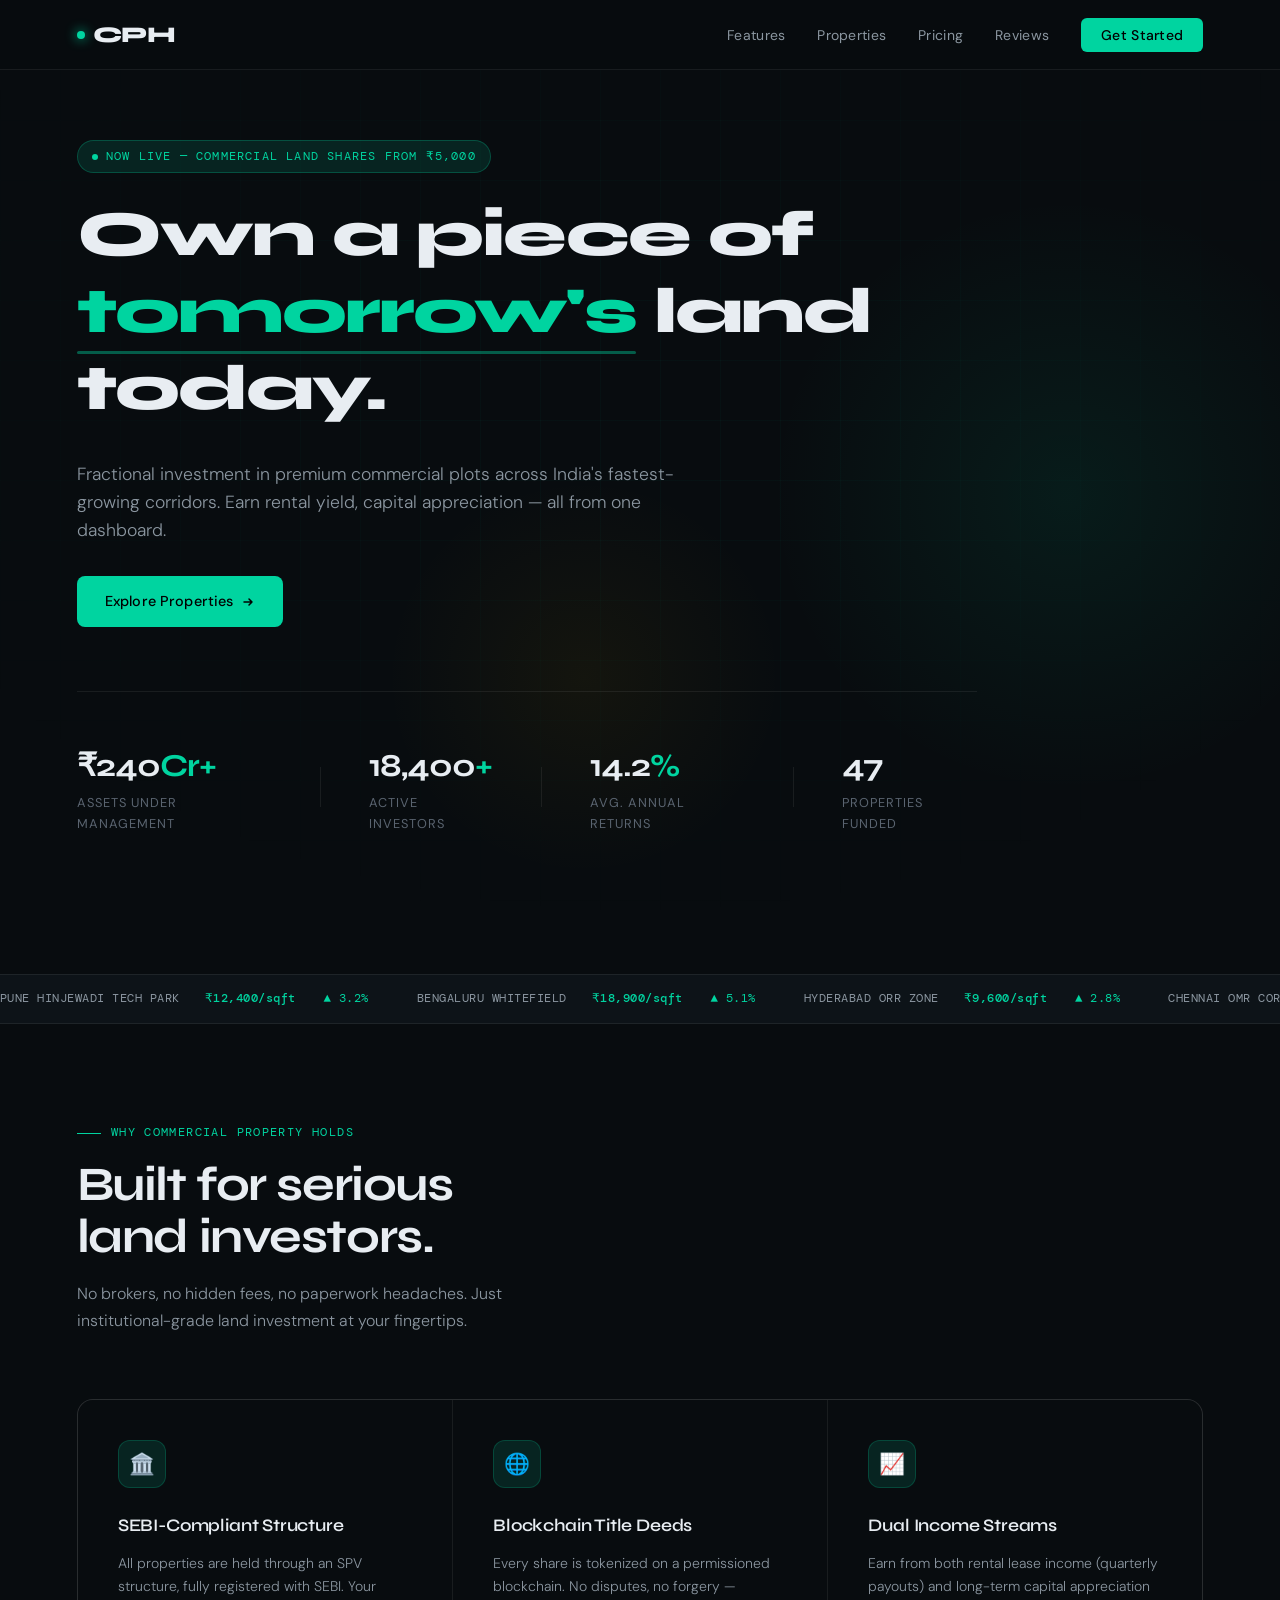
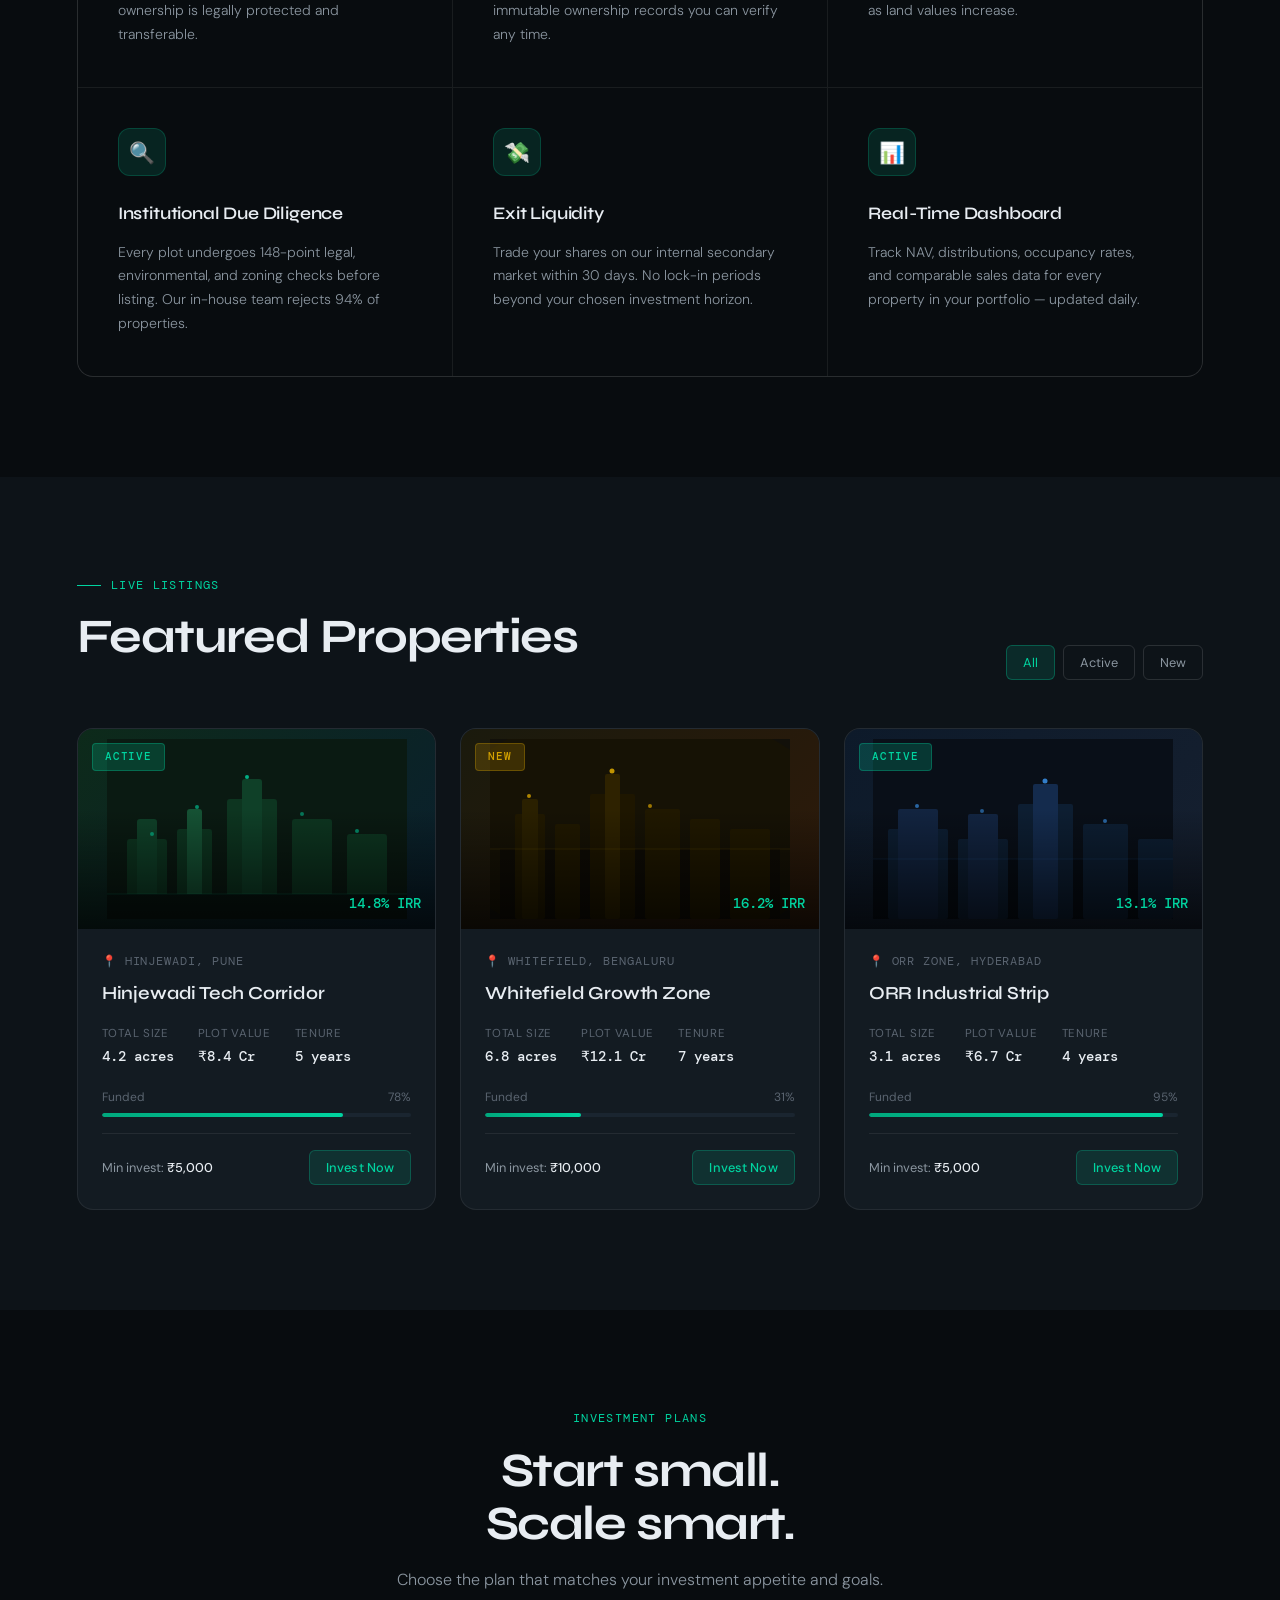
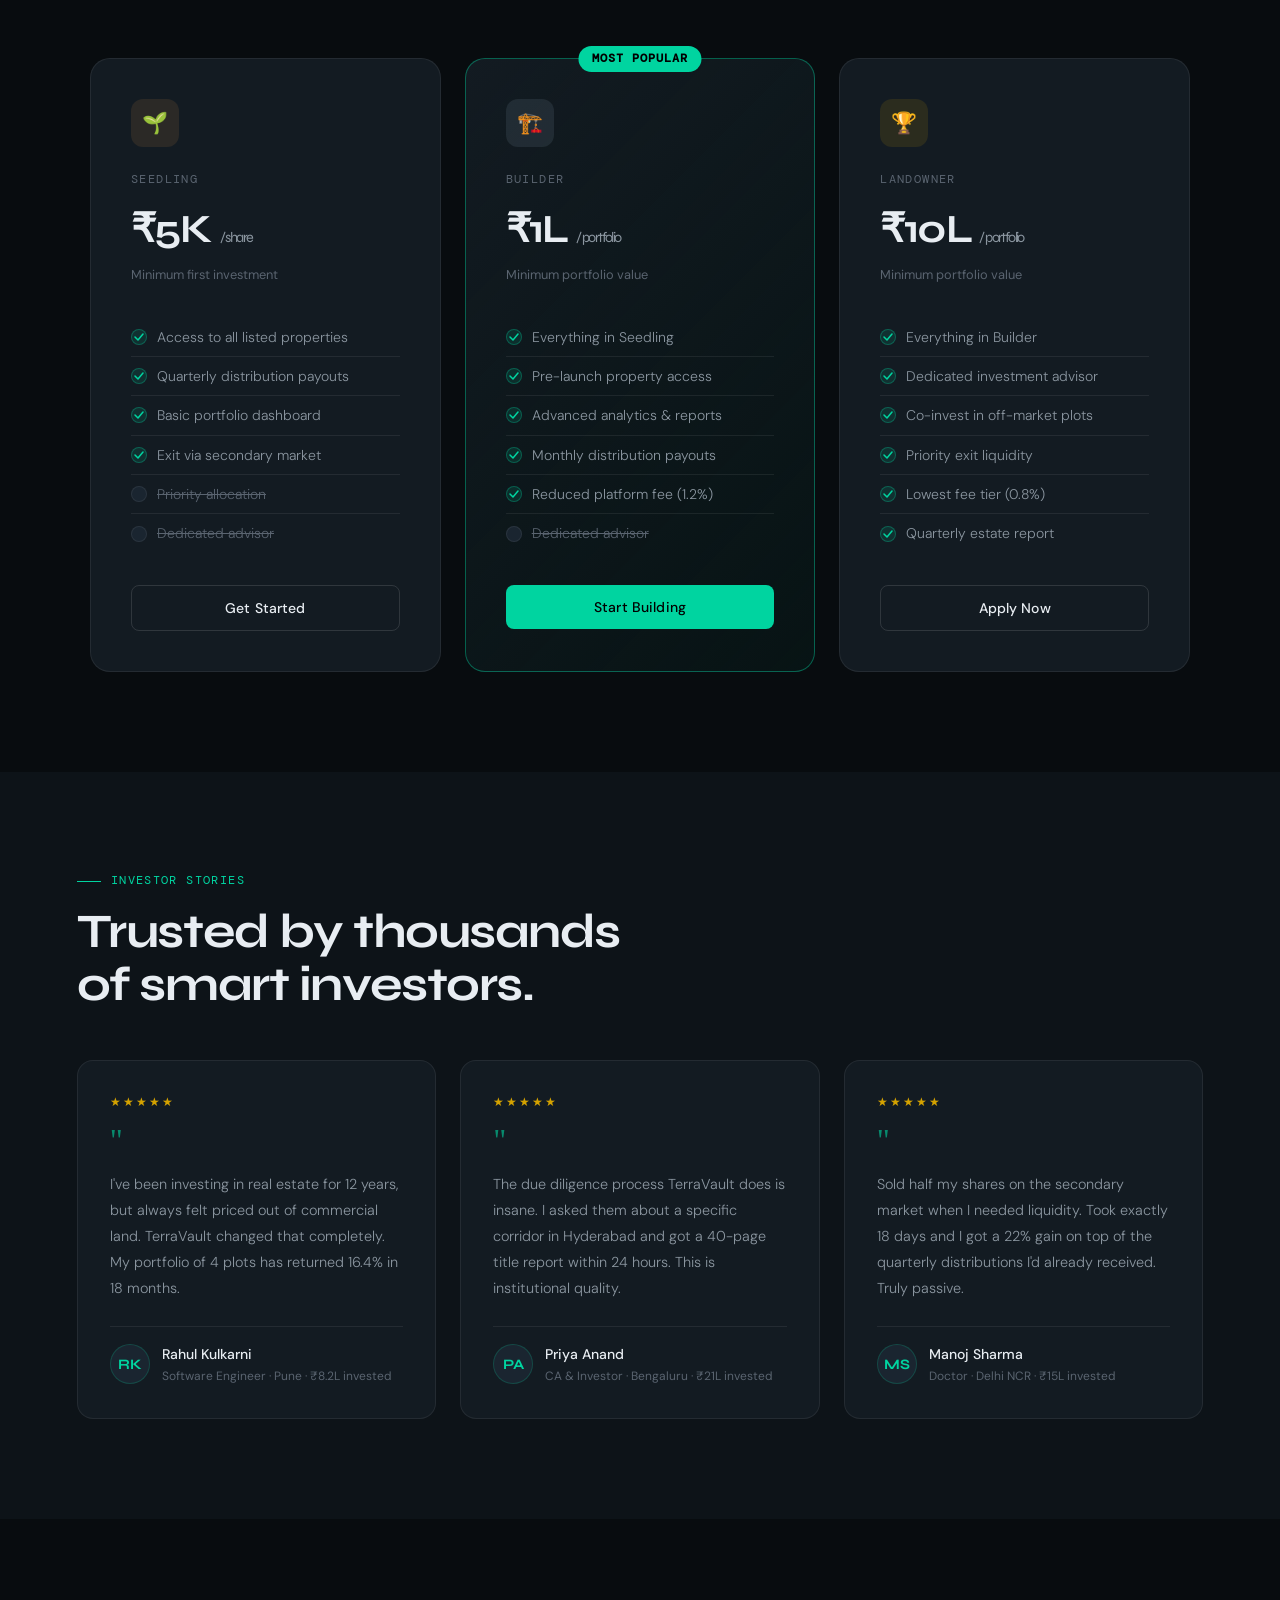
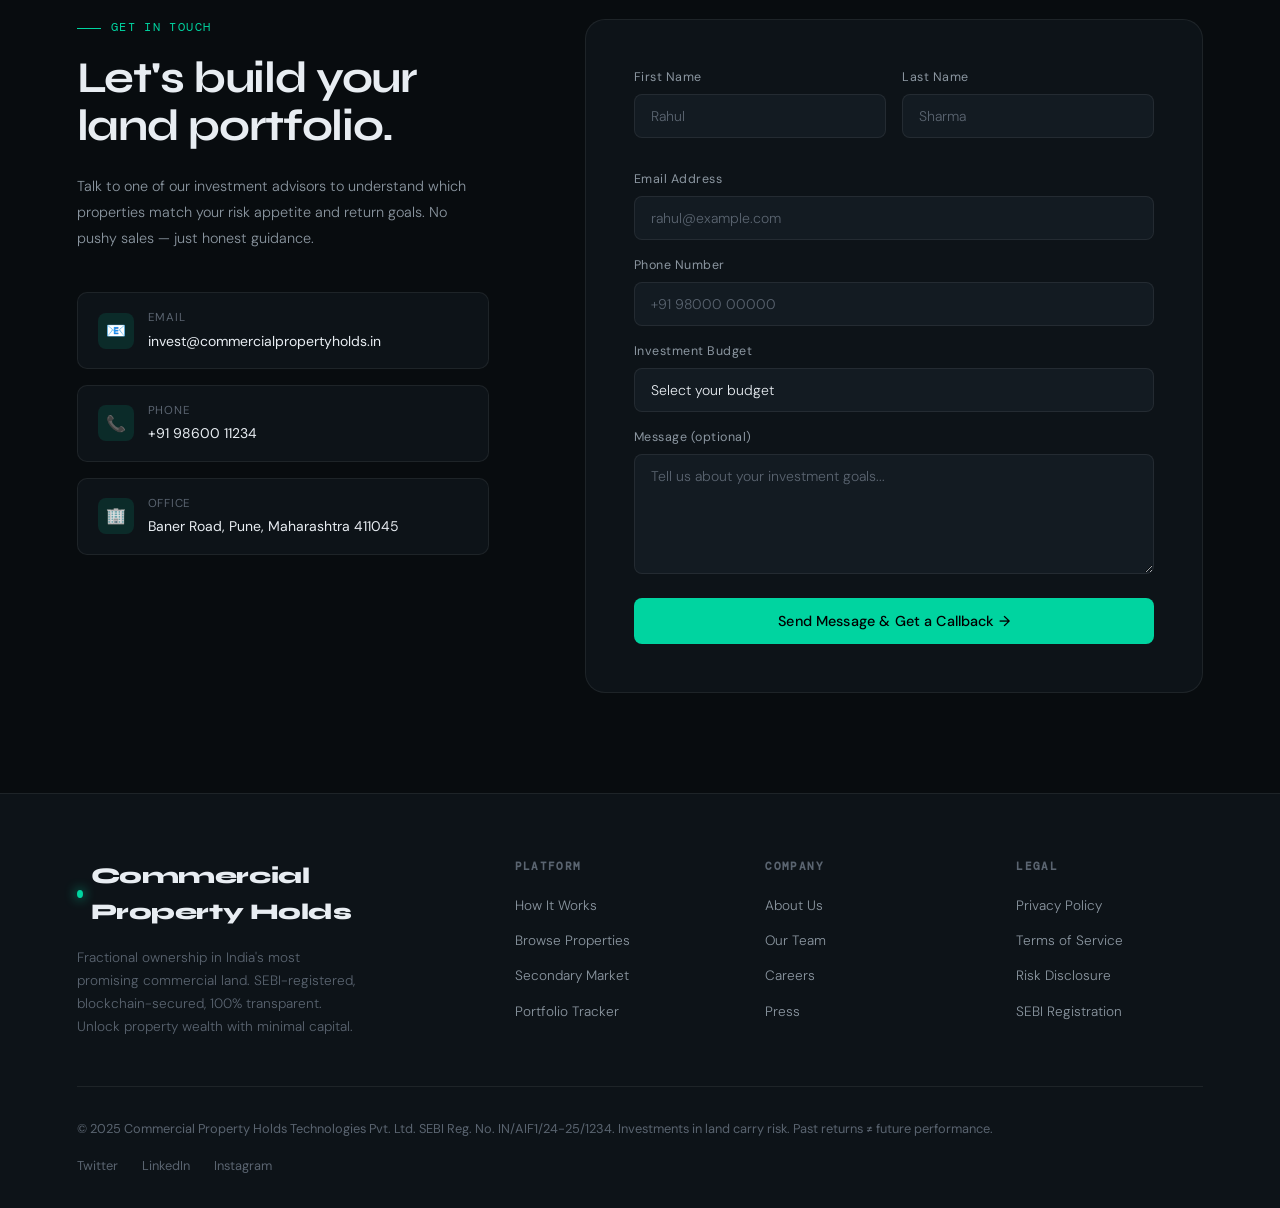
==== commit 11a07a28: "updates Co-authored-by: Copilot <copilot@github.com>" ====
--- a/index.html
+++ b/index.html
@@ -105,9 +105,14 @@
   .hero {
     min-height: 100vh;
     display: flex; flex-direction: column; justify-content: center;
-    padding-top: 120px;
+    padding: 140px 6vw;
     position: relative;
     overflow: hidden;
+    max-width: 1400px;
+    margin: 0 auto;
+  }
+  .hero-content {
+    max-width: 900px;
   }
   .hero-grid-bg {
     position: absolute; inset: 0; pointer-events: none;
@@ -140,19 +145,19 @@
     text-transform: uppercase;
     padding: 6px 14px;
     border-radius: 100px;
-    margin-bottom: 2rem;
+    margin-bottom: 1.5rem;
     width: fit-content;
     animation: fadeSlideUp 0.6s ease both;
   }
   .hero-tag-dot { width: 6px; height: 6px; background: var(--accent); border-radius: 50%; }
   .hero h1 {
     font-family: var(--font-display);
-    font-size: clamp(3rem, 7vw, 6rem);
+    font-size: clamp(2.25rem, 8vw, 4rem);
     font-weight: 800;
-    line-height: 1;
+    line-height: 1.2;
     letter-spacing: -0.03em;
-    margin-bottom: 1.5rem;
-    max-width: 800px;
+    margin-bottom: 2rem;
+    max-width: 900px;
     animation: fadeSlideUp 0.7s 0.1s ease both;
   }
   .hero h1 em {
@@ -168,17 +173,18 @@
     opacity: 0.4;
   }
   .hero-sub {
-    font-size: 1.125rem;
+    font-size: 1.1rem;
     color: var(--text2);
-    max-width: 520px;
-    line-height: 1.7;
-    margin-bottom: 2.5rem;
+    max-width: 600px;
+    line-height: 1.6;
+    margin-bottom: 2rem;
     font-weight: 300;
     animation: fadeSlideUp 0.7s 0.2s ease both;
   }
   .hero-actions {
     display: flex; align-items: center; gap: 1rem;
     flex-wrap: wrap;
+    margin-top: 2rem;
     animation: fadeSlideUp 0.7s 0.3s ease both;
   }
   .btn-primary {
@@ -215,7 +221,7 @@
   .hero-stats {
     display: flex; align-items: center; gap: 3rem;
     margin-top: 4rem;
-    padding-top: 2.5rem;
+    padding-top: 3rem;
     border-top: 1px solid var(--border);
     animation: fadeSlideUp 0.7s 0.4s ease both;
   }
@@ -793,8 +799,9 @@
 
   /* RESPONSIVE */
   @media (max-width: 1024px) {
-    section { padding: 80px 4vw; }
+    section { padding: 100px 4vw; }
     nav { padding: 0 4vw; }
+    .hero { padding: 120px 4vw; }
     .properties-grid { grid-template-columns: repeat(auto-fill, minmax(300px, 1fr)); }
     .features-grid { grid-template-columns: repeat(2, 1fr); }
   }
@@ -811,14 +818,14 @@
   }
   @media (max-width: 768px) {
     body { font-size: 15px; }
-    section { padding: 60px 4vw; }
+    section { padding: 80px 4vw; }
     nav { padding: 0 4vw; height: 60px; }
     .nav-logo { font-size: 1.1rem; }
-    .hero { padding-top: 100px; }
-    .hero h1 { font-size: clamp(1.75rem, 5vw, 3.5rem); margin-bottom: 1rem; }
-    .hero-sub { font-size: 1rem; margin-bottom: 1.5rem; }
-    .hero-actions { gap: 0.75rem; }
-    .btn-primary, .btn-secondary { padding: 12px 20px; font-size: 0.85rem; }
+    .hero { padding: 100px 4vw; }
+    .hero h1 { font-size: clamp(2rem, 6vw, 3.5rem); margin-bottom: 1.5rem; line-height: 1.2; }
+    .hero-sub { font-size: 1rem; margin-bottom: 1.5rem; line-height: 1.6; }
+    .hero-actions { gap: 1rem; margin-top: 1.5rem; }
+    .btn-primary, .btn-secondary { padding: 12px 24px; font-size: 0.85rem; }
     .properties-grid { grid-template-columns: 1fr; gap: 1rem; }
     .features-grid { grid-template-columns: 1fr; }
     .feature-card { padding: 1.5rem; }
@@ -831,19 +838,19 @@
     .footer-bottom { flex-direction: column; align-items: flex-start; }
   }
   @media (max-width: 600px) {
-    section { padding: 50px 3vw; }
-    nav { padding: 0 3vw; height: 55px; }
+    section { padding: 70px 4vw; }
+    nav { padding: 0 4vw; height: 55px; }
     body { font-size: 14px; }
     .nav-logo { font-size: 1rem; }
     .nav-cta { padding: 6px 14px; }
-    .hero { padding-top: 80px; min-height: auto; }
-    .hero h1 { font-size: clamp(1.5rem, 5vw, 2.5rem); line-height: 1.2; margin-bottom: 0.75rem; }
-    .hero-sub { font-size: 0.9rem; margin-bottom: 1.25rem; }
-    .hero-tag { padding: 5px 12px; font-size: 0.65rem; margin-bottom: 1rem; }
-    .btn-primary, .btn-secondary { padding: 10px 16px; font-size: 0.8rem; }
-    .hero-actions { flex-direction: column; width: 100%; }
+    .hero { padding: 100px 4vw; min-height: auto; }
+    .hero h1 { font-size: clamp(1.75rem, 5.5vw, 2.75rem); line-height: 1.2; margin-bottom: 1rem; }
+    .hero-sub { font-size: 0.95rem; margin-bottom: 1.5rem; line-height: 1.6; }
+    .hero-tag { padding: 6px 14px; font-size: 0.65rem; margin-bottom: 1.5rem; }
+    .btn-primary, .btn-secondary { padding: 12px 20px; font-size: 0.85rem; }
+    .hero-actions { flex-direction: column; width: 100%; gap: 0.75rem; margin-top: 1.5rem; }
     .btn-primary, .btn-secondary { width: 100%; }
-    .hero-stats { flex-direction: column; gap: 1rem; margin-top: 2rem; padding-top: 1.5rem; }
+    .hero-stats { flex-direction: column; gap: 1.5rem; margin-top: 2.5rem; padding-top: 2rem; }
     .hero-stat-val { font-size: 1.5rem; }
     .hero-stat-label { font-size: 0.7rem; }
     .ticker-item { font-size: 0.6rem; }
@@ -873,12 +880,13 @@
     .modal-title { font-size: 1.1rem; }
   }
   @media (max-width: 480px) {
-    section { padding: 40px 2.5vw; }
-    nav { padding: 0 2.5vw; }
-    .hero h1 { font-size: clamp(1.25rem, 4vw, 2rem); }
-    .hero-sub { font-size: 0.85rem; }
-    .btn-primary, .btn-secondary { padding: 8px 14px; font-size: 0.75rem; }
-    .hero-stats { gap: 0.75rem; margin-top: 1.5rem; }
+    section { padding: 60px 4vw; }
+    nav { padding: 0 4vw; }
+    .hero { padding: 80px 4vw; }
+    .hero h1 { font-size: clamp(1.5rem, 5vw, 2.25rem); line-height: 1.25; }
+    .hero-sub { font-size: 0.9rem; line-height: 1.6; }
+    .btn-primary, .btn-secondary { padding: 11px 18px; font-size: 0.8rem; }
+    .hero-stats { gap: 1rem; margin-top: 2rem; }
     .hero-stat-val { font-size: 1.25rem; }
   }
 </style>
@@ -906,42 +914,43 @@
   <div class="hero-orb1"></div>
   <div class="hero-orb2"></div>
 
-  <div class="hero-tag">
-    <div class="hero-tag-dot"></div>
-    Now live — Commercial land shares from ₹5,000
-  </div>
-
-  <h1>Own a piece of<br><em>tomorrow's</em> land<br>today.</h1>
-
-  <p class="hero-sub">Fractional investment in premium commercial plots across India's fastest-growing corridors. Earn rental yield, capital appreciation — all from one dashboard.</p>
-
-  <div class="hero-actions">
-    <a href="#properties" class="btn-primary">
-      Explore Properties
-      <svg width="14" height="14" viewBox="0 0 14 14" fill="none"><path d="M3 7h8M8 4l3 3-3 3" stroke="currentColor" stroke-width="1.5" stroke-linecap="round" stroke-linejoin="round"/></svg>
-    </a>
-    <a href="#pricing" class="btn-secondary">View Plans</a>
-  </div>
-
-  <div class="hero-stats">
-    <div>
-      <div class="hero-stat-val">₹240<span>Cr+</span></div>
-      <div class="hero-stat-label">Assets Under Management</div>
-    </div>
-    <div style="width:1px;height:40px;background:var(--border)"></div>
-    <div>
-      <div class="hero-stat-val">18,400<span>+</span></div>
-      <div class="hero-stat-label">Active Investors</div>
-    </div>
-    <div style="width:1px;height:40px;background:var(--border)"></div>
-    <div>
-      <div class="hero-stat-val">14.2<span>%</span></div>
-      <div class="hero-stat-label">Avg. Annual Returns</div>
-    </div>
-    <div style="width:1px;height:40px;background:var(--border)"></div>
-    <div>
-      <div class="hero-stat-val">47<span></span></div>
-      <div class="hero-stat-label">Properties Funded</div>
+  <div class="hero-content">
+    <div class="hero-tag">
+      <div class="hero-tag-dot"></div>
+      Now live — Commercial land shares from ₹5,000
+    </div>
+
+    <h1>Own a piece of<br><em>tomorrow's</em> land<br>today.</h1>
+
+    <p class="hero-sub">Fractional investment in premium commercial plots across India's fastest-growing corridors. Earn rental yield, capital appreciation — all from one dashboard.</p>
+
+    <div class="hero-actions">
+      <a href="#properties" class="btn-primary">
+        Explore Properties
+        <svg width="14" height="14" viewBox="0 0 14 14" fill="none"><path d="M3 7h8M8 4l3 3-3 3" stroke="currentColor" stroke-width="1.5" stroke-linecap="round" stroke-linejoin="round"/></svg>
+      </a>
+    </div>
+
+    <div class="hero-stats">
+      <div>
+        <div class="hero-stat-val">₹240<span>Cr+</span></div>
+        <div class="hero-stat-label">Assets Under Management</div>
+      </div>
+      <div style="width:1px;height:40px;background:var(--border)"></div>
+      <div>
+        <div class="hero-stat-val">18,400<span>+</span></div>
+        <div class="hero-stat-label">Active Investors</div>
+      </div>
+      <div style="width:1px;height:40px;background:var(--border)"></div>
+      <div>
+        <div class="hero-stat-val">14.2<span>%</span></div>
+        <div class="hero-stat-label">Avg. Annual Returns</div>
+      </div>
+      <div style="width:1px;height:40px;background:var(--border)"></div>
+      <div>
+        <div class="hero-stat-val">47<span></span></div>
+        <div class="hero-stat-label">Properties Funded</div>
+      </div>
     </div>
   </div>
 </section>
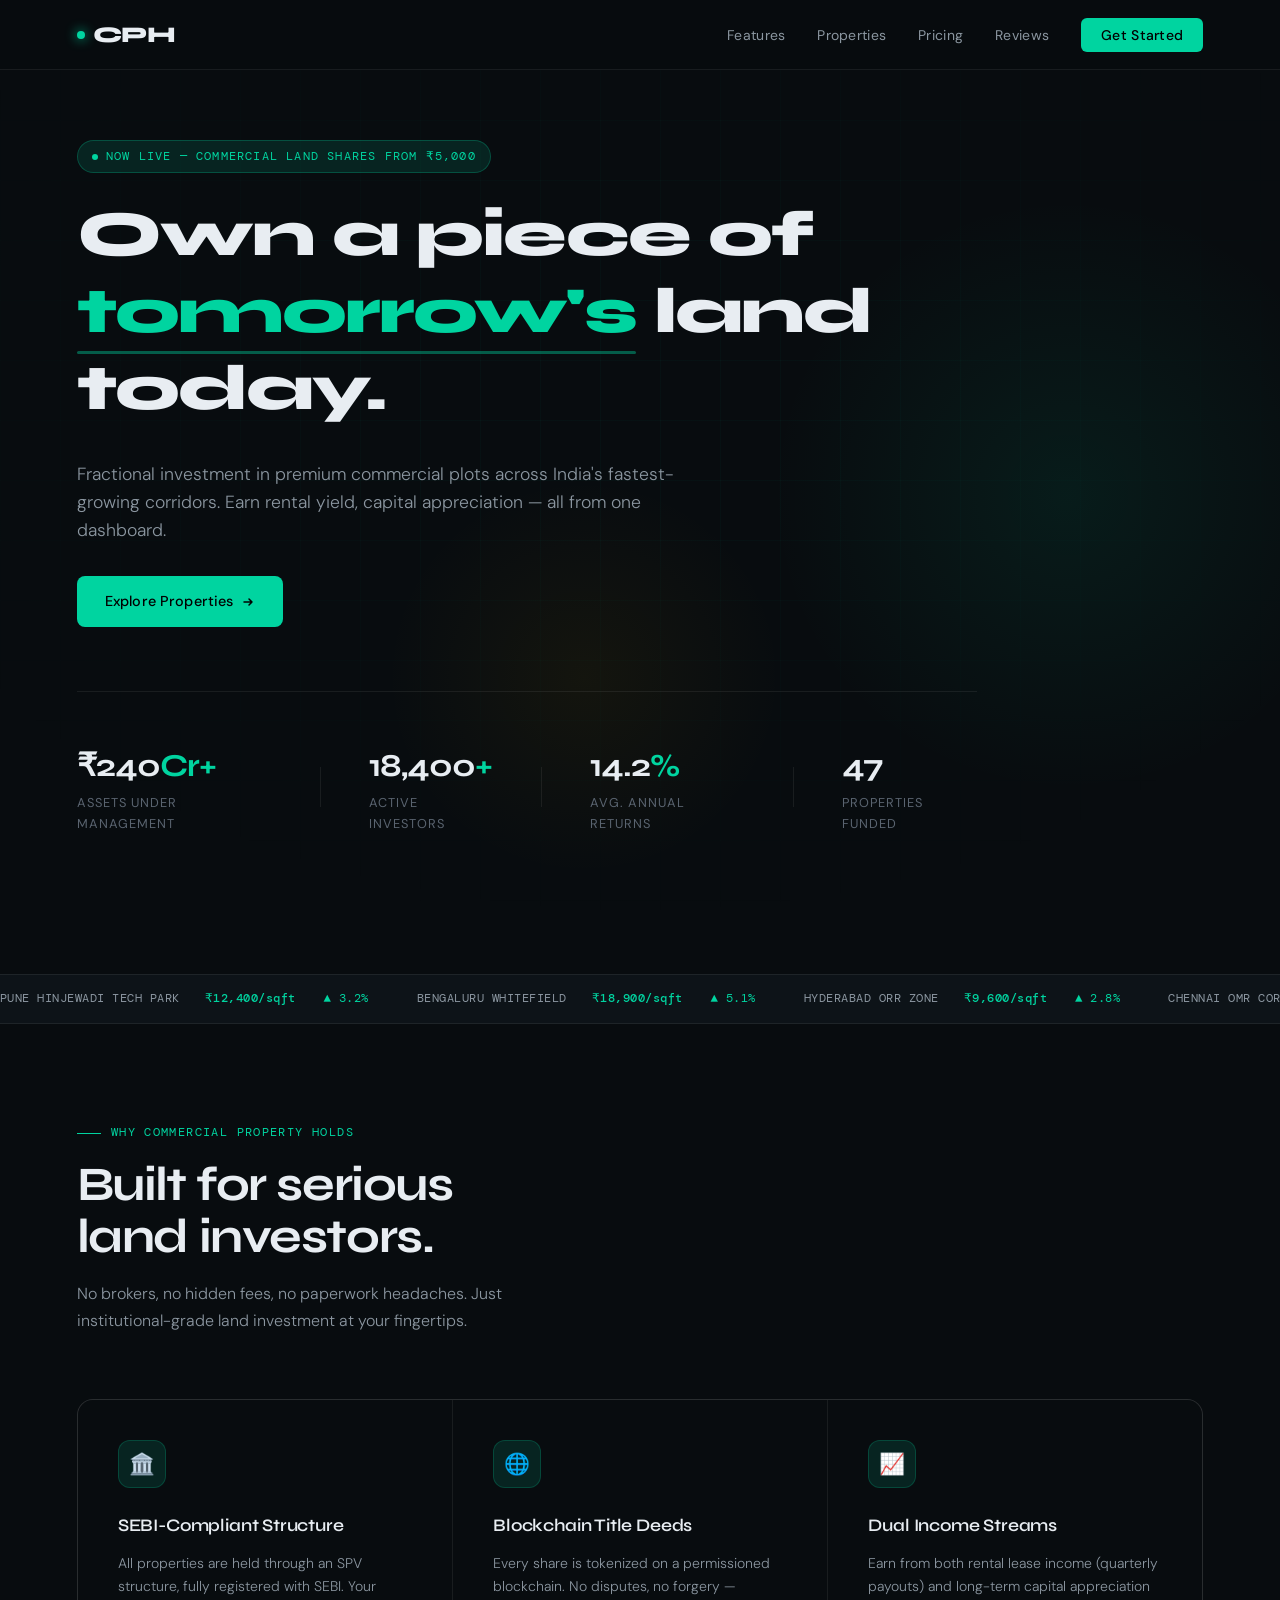
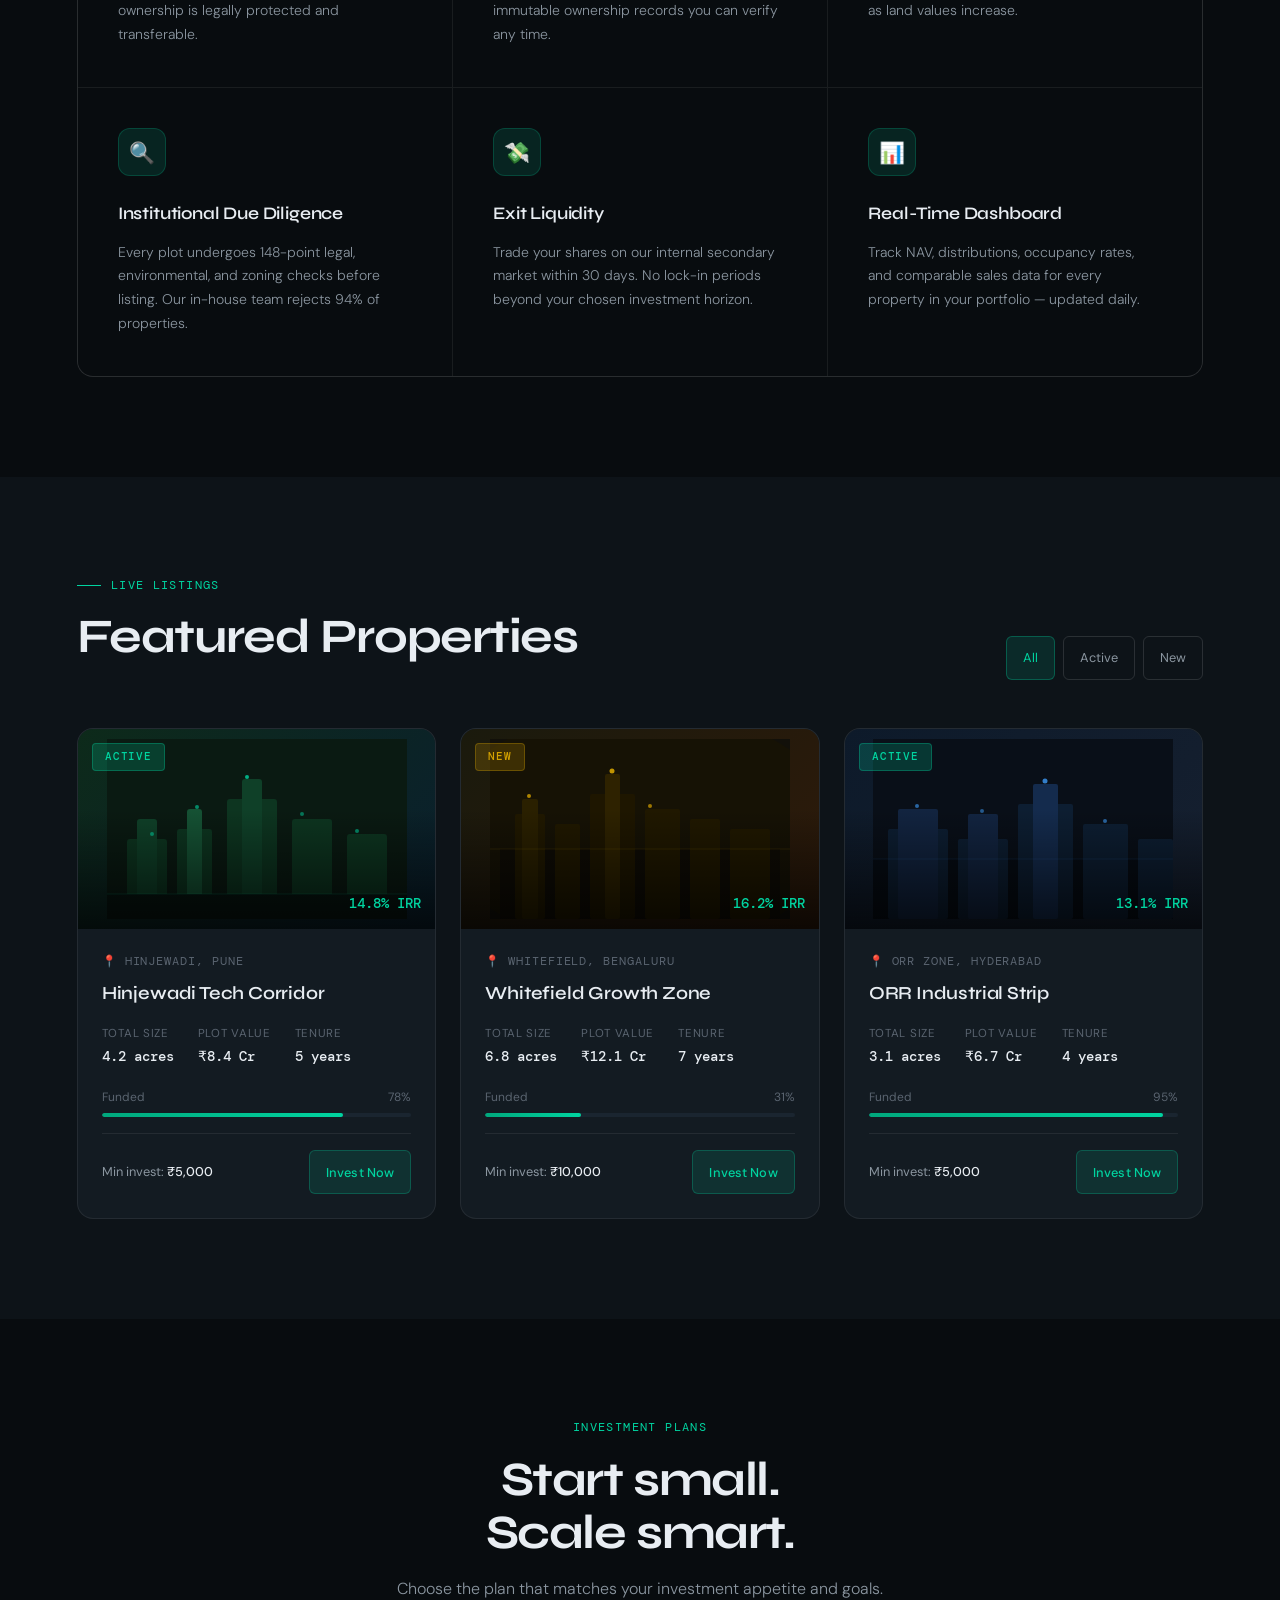
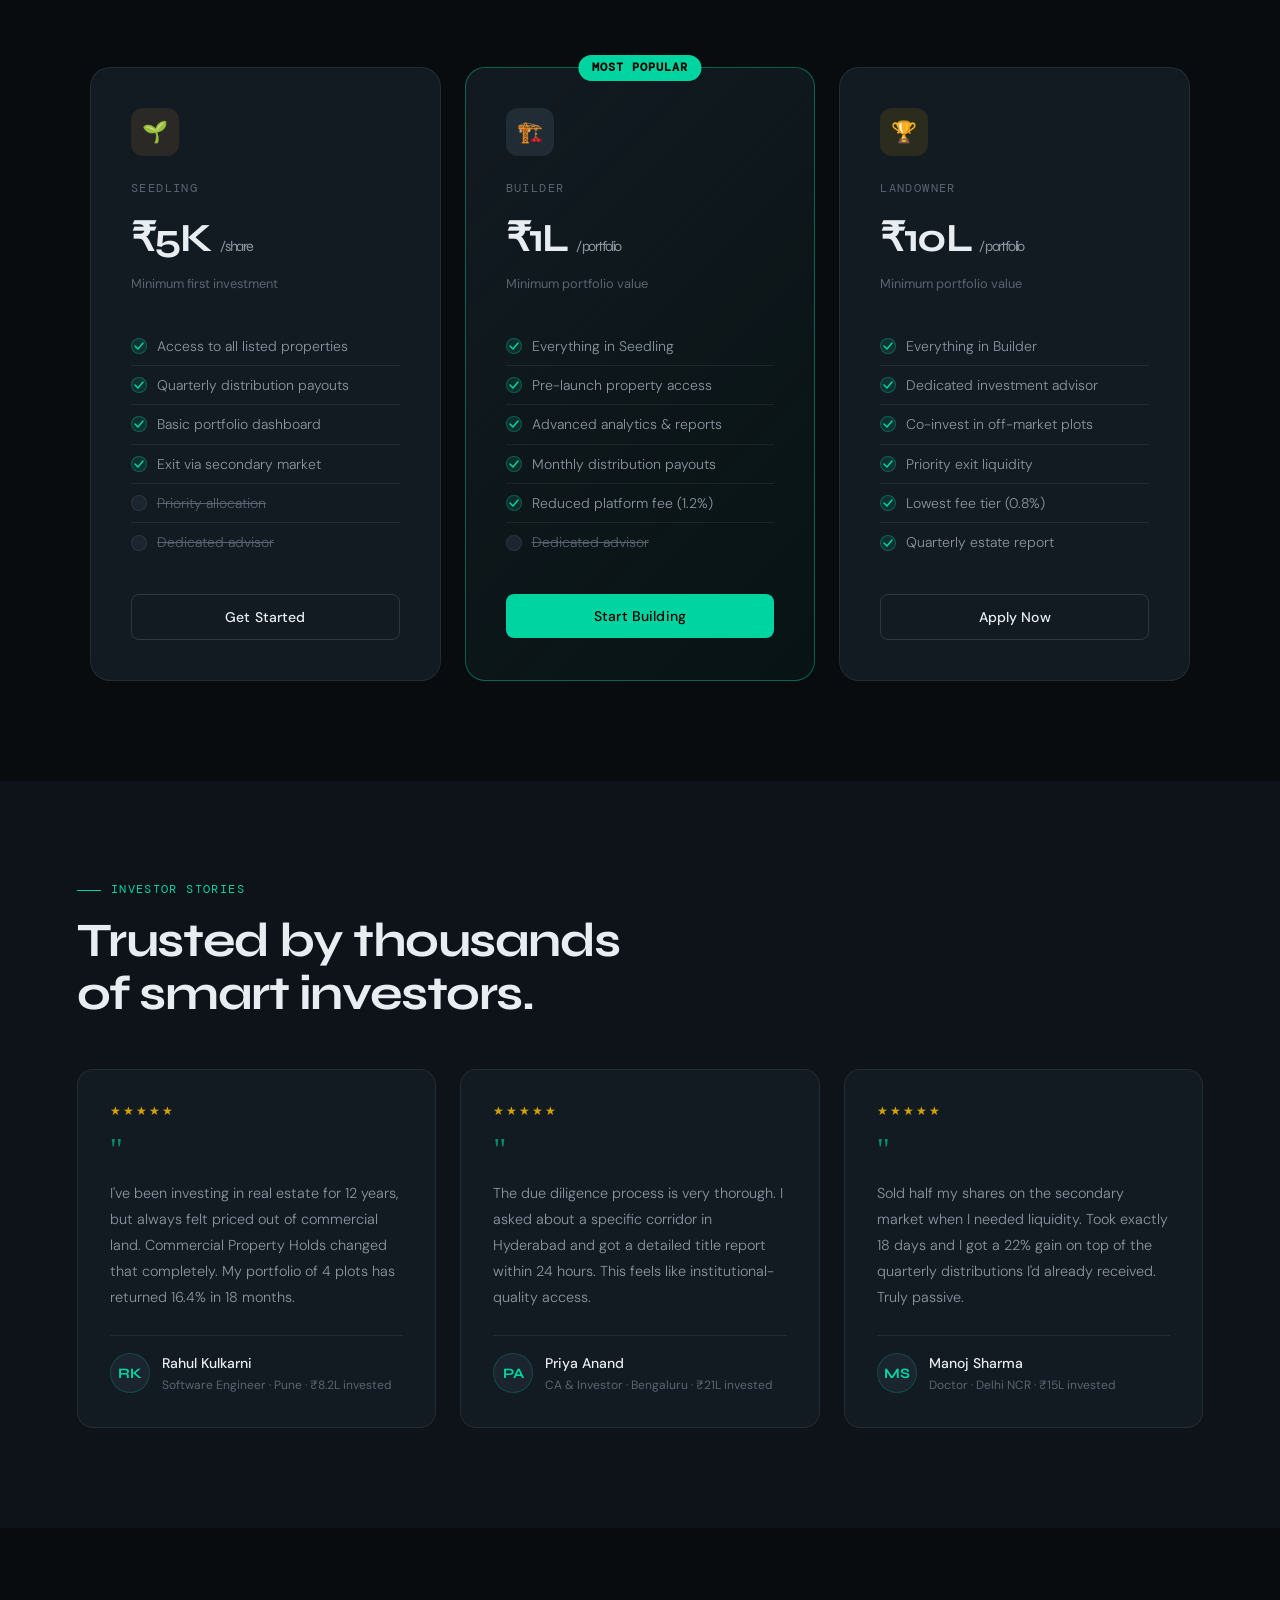
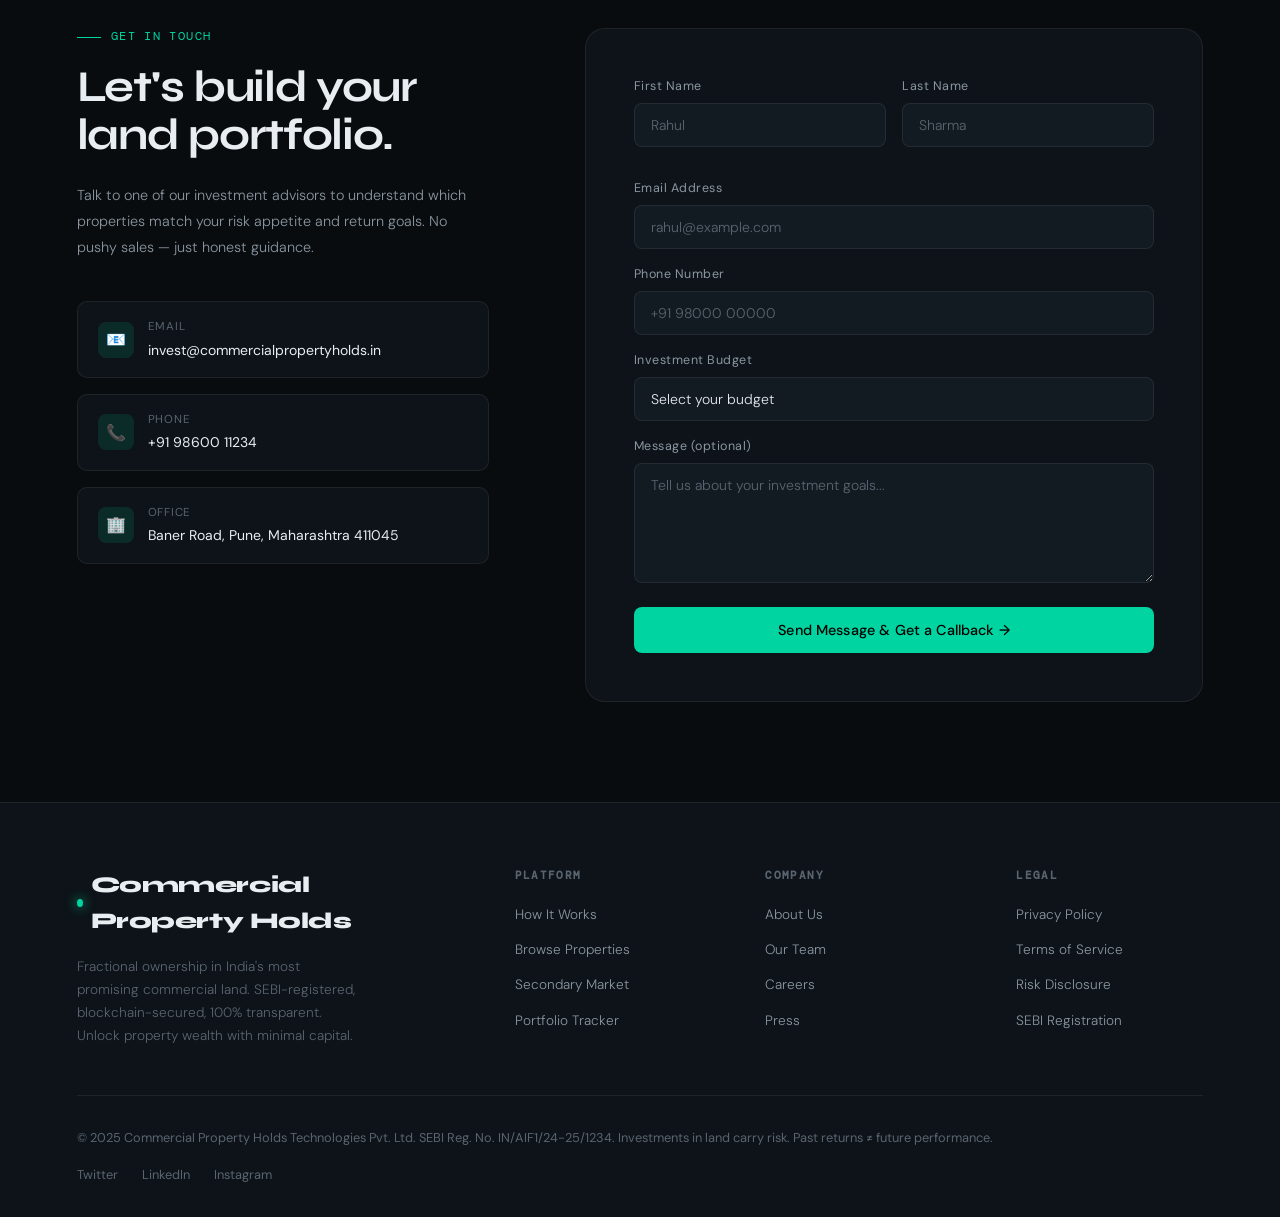
==== commit 7a4b254f: "updates with text" ====
--- a/index.html
+++ b/index.html
@@ -97,6 +97,7 @@
     transition: all 0.2s !important;
   }
   .nav-cta:hover { background: #00FFBF !important; transform: translateY(-1px); }
+  .nav-mobile-cta { display: none; }
 
   /* SECTIONS */
   section { padding: 100px 6vw; }
@@ -217,6 +218,11 @@
     transition: all 0.2s;
   }
   .btn-secondary:hover { border-color: var(--text3); background: var(--bg3); }
+  .btn-primary, .btn-secondary, .invest-btn, .plan-cta, .form-submit, .filter-btn {
+    min-height: 44px;
+    justify-content: center;
+    text-align: center;
+  }
 
   .hero-stats {
     display: flex; align-items: center; gap: 3rem;
@@ -666,7 +672,7 @@
     font-size: 1rem; flex-shrink: 0;
   }
   .contact-detail-label { font-size: 0.72rem; color: var(--text3); text-transform: uppercase; letter-spacing: 0.06em; margin-bottom: 2px; }
-  .contact-detail-val { font-size: 0.875rem; color: var(--text); }
+  .contact-detail-val { font-size: 0.875rem; color: var(--text); overflow-wrap: anywhere; }
 
   .contact-form {
     background: var(--bg2);
@@ -753,6 +759,10 @@
   .footer-bottom-links a { font-size: 0.8rem; color: var(--text3); text-decoration: none; transition: color 0.2s; }
   .footer-bottom-links a:hover { color: var(--text2); }
 
+  .section-title, .hero h1, .property-name, .contact-info h2, .modal-title {
+    overflow-wrap: anywhere;
+  }
+
   /* ANIMATIONS */
   @keyframes fadeSlideUp {
     from { opacity: 0; transform: translateY(24px); }
@@ -809,6 +819,20 @@
     .contact-wrapper { grid-template-columns: 1fr; gap: 3rem; }
     .footer-grid { grid-template-columns: 1fr 1fr; gap: 2rem; }
     .nav-links { display: none; }
+    .nav-mobile-cta {
+      display: inline-flex;
+      align-items: center;
+      justify-content: center;
+      background: var(--accent);
+      color: #000;
+      font-size: 0.8rem;
+      font-weight: 600;
+      min-height: 40px;
+      padding: 8px 14px;
+      border-radius: 6px;
+      text-decoration: none;
+      white-space: nowrap;
+    }
     .form-row { grid-template-columns: 1fr; }
     .hero h1 { font-size: clamp(2rem, 6vw, 4rem); }
     .section-title { font-size: clamp(1.5rem, 4vw, 2.5rem); }
@@ -821,12 +845,15 @@
     section { padding: 80px 4vw; }
     nav { padding: 0 4vw; height: 60px; }
     .nav-logo { font-size: 1.1rem; }
-    .hero { padding: 100px 4vw; }
+    .hero { padding: 96px 4vw 72px; min-height: auto; }
     .hero h1 { font-size: clamp(2rem, 6vw, 3.5rem); margin-bottom: 1.5rem; line-height: 1.2; }
     .hero-sub { font-size: 1rem; margin-bottom: 1.5rem; line-height: 1.6; }
     .hero-actions { gap: 1rem; margin-top: 1.5rem; }
     .btn-primary, .btn-secondary { padding: 12px 24px; font-size: 0.85rem; }
     .properties-grid { grid-template-columns: 1fr; gap: 1rem; }
+    .properties-header { align-items: flex-start; margin-bottom: 2rem; }
+    .properties-filters { width: 100%; overflow-x: auto; padding-bottom: 4px; }
+    .filter-btn { flex: 1; min-width: 86px; }
     .features-grid { grid-template-columns: 1fr; }
     .feature-card { padding: 1.5rem; }
     .pricing-grid { grid-template-columns: 1fr; }
@@ -838,56 +865,85 @@
     .footer-bottom { flex-direction: column; align-items: flex-start; }
   }
   @media (max-width: 600px) {
-    section { padding: 70px 4vw; }
+    section { padding: 64px 5vw; }
     nav { padding: 0 4vw; height: 55px; }
     body { font-size: 14px; }
     .nav-logo { font-size: 1rem; }
-    .nav-cta { padding: 6px 14px; }
-    .hero { padding: 100px 4vw; min-height: auto; }
-    .hero h1 { font-size: clamp(1.75rem, 5.5vw, 2.75rem); line-height: 1.2; margin-bottom: 1rem; }
+    .nav-mobile-cta { min-height: 38px; padding: 7px 12px; font-size: 0.76rem; }
+    .hero { padding: 82px 5vw 56px; min-height: auto; }
+    .hero h1 { font-size: clamp(2.1rem, 11vw, 2.9rem); line-height: 1.12; margin-bottom: 1rem; }
+    .hero h1 br { display: none; }
     .hero-sub { font-size: 0.95rem; margin-bottom: 1.5rem; line-height: 1.6; }
-    .hero-tag { padding: 6px 14px; font-size: 0.65rem; margin-bottom: 1.5rem; }
+    .hero-tag { padding: 6px 12px; font-size: 0.62rem; line-height: 1.35; margin-bottom: 1.5rem; max-width: 100%; }
     .btn-primary, .btn-secondary { padding: 12px 20px; font-size: 0.85rem; }
     .hero-actions { flex-direction: column; width: 100%; gap: 0.75rem; margin-top: 1.5rem; }
     .btn-primary, .btn-secondary { width: 100%; }
-    .hero-stats { flex-direction: column; gap: 1.5rem; margin-top: 2.5rem; padding-top: 2rem; }
+    .hero-stats {
+      display: grid;
+      grid-template-columns: 1fr 1fr;
+      gap: 1rem;
+      margin-top: 2rem;
+      padding-top: 1.5rem;
+    }
+    .hero-stats > div[style] { display: none; }
     .hero-stat-val { font-size: 1.5rem; }
     .hero-stat-label { font-size: 0.7rem; }
     .ticker-item { font-size: 0.6rem; }
-    .section-label { font-size: 0.65rem; }
-    .section-title { font-size: clamp(1.25rem, 4vw, 1.8rem); }
-    .section-sub { font-size: 0.85rem; }
+    .section-label { font-size: 0.65rem; line-height: 1.4; }
+    .section-title { font-size: clamp(1.7rem, 8vw, 2.2rem); line-height: 1.15; }
+    .section-sub { font-size: 0.92rem; line-height: 1.65; }
     .feature-card { padding: 1rem; }
     .feature-icon { width: 40px; height: 40px; font-size: 1.1rem; margin-bottom: 1rem; }
     .feature-card h3 { font-size: 0.95rem; }
     .feature-card p { font-size: 0.8rem; }
     .property-card { border-radius: 12px; }
-    .property-img { height: 150px; }
-    .property-body { padding: 1rem; }
-    .property-name { font-size: 1rem; }
-    .property-meta { gap: 0.75rem; font-size: 0.75rem; }
+    .property-img { height: 170px; }
+    .property-body { padding: 1.1rem; }
+    .property-name { font-size: 1.08rem; line-height: 1.25; }
+    .property-meta {
+      display: grid;
+      grid-template-columns: repeat(3, minmax(0, 1fr));
+      gap: 0.75rem;
+      font-size: 0.75rem;
+    }
+    .property-meta-label { font-size: 0.62rem; }
+    .property-meta-val { font-size: 0.78rem; overflow-wrap: anywhere; }
+    .property-foot { align-items: stretch; flex-direction: column; gap: 0.75rem; }
+    .invest-btn { width: 100%; }
     .pricing-card { padding: 1.5rem; border-radius: 16px; }
     .plan-price { font-size: 1.75rem; }
     .plan-features { margin-bottom: 1rem; }
     .plan-features li { font-size: 0.8rem; padding: 6px 0; }
     .testimonial-card { padding: 1.5rem; }
     .testimonial-text { font-size: 0.85rem; }
-    .contact-info h2 { font-size: clamp(1.5rem, 3vw, 2rem); }
-    .contact-form { padding: 1.5rem; border-radius: 16px; }
+    .contact-info h2 { font-size: clamp(1.7rem, 8vw, 2.2rem); line-height: 1.15; }
+    .contact-detail-item { align-items: flex-start; padding: 0.9rem; }
+    .contact-form { padding: 1.25rem; border-radius: 16px; }
     .form-group label { font-size: 0.7rem; }
     .form-group input, .form-group textarea, .form-group select { padding: 10px 12px; font-size: 0.8rem; }
-    .modal { max-width: 90vw; padding: 1.5rem; }
+    .modal-overlay { align-items: flex-end; padding: 1rem; }
+    .modal { max-width: 100%; width: 100%; max-height: calc(100vh - 2rem); overflow-y: auto; padding: 1.35rem; border-radius: 16px; }
     .modal-title { font-size: 1.1rem; }
+    .modal [style*="display:flex"] { flex-wrap: wrap; gap: 1rem !important; }
+    footer { padding: 3rem 5vw 2rem; }
+    .footer-brand p { max-width: none; }
+    .footer-bottom-links { width: 100%; justify-content: space-between; gap: 1rem; }
   }
   @media (max-width: 480px) {
-    section { padding: 60px 4vw; }
-    nav { padding: 0 4vw; }
-    .hero { padding: 80px 4vw; }
-    .hero h1 { font-size: clamp(1.5rem, 5vw, 2.25rem); line-height: 1.25; }
+    section { padding: 56px 5vw; }
+    nav { padding: 0 5vw; }
+    .hero { padding: 78px 5vw 52px; }
+    .hero h1 { font-size: clamp(2rem, 10.5vw, 2.65rem); line-height: 1.12; }
     .hero-sub { font-size: 0.9rem; line-height: 1.6; }
     .btn-primary, .btn-secondary { padding: 11px 18px; font-size: 0.8rem; }
     .hero-stats { gap: 1rem; margin-top: 2rem; }
     .hero-stat-val { font-size: 1.25rem; }
+    .nav-logo { max-width: 55%; }
+    .properties-filters { gap: 0.4rem; }
+    .filter-btn { min-width: 76px; padding: 8px 12px; }
+    .property-meta { grid-template-columns: 1fr; gap: 0.55rem; }
+    .pricing-card.featured::after { font-size: 0.62rem; white-space: nowrap; }
+    .testimonial-author { align-items: flex-start; }
   }
 </style>
 </head>
@@ -906,6 +962,7 @@
     <li><a href="#testimonials">Reviews</a></li>
     <li><a href="#contact" class="nav-cta">Get Started</a></li>
   </ul>
+  <a href="#contact" class="nav-mobile-cta">Get Started</a>
 </nav>
 
 <!-- HERO -->
@@ -1264,7 +1321,7 @@
     <div class="testimonial-card reveal">
       <div class="stars">★★★★★</div>
       <div class="testimonial-quote">"</div>
-      <p class="testimonial-text">I've been investing in real estate for 12 years, but always felt priced out of commercial land. TerraVault changed that completely. My portfolio of 4 plots has returned 16.4% in 18 months.</p>
+      <p class="testimonial-text">I've been investing in real estate for 12 years, but always felt priced out of commercial land. Commercial Property Holds changed that completely. My portfolio of 4 plots has returned 16.4% in 18 months.</p>
       <div class="testimonial-author">
         <div class="author-avatar">RK</div>
         <div>
@@ -1277,7 +1334,7 @@
     <div class="testimonial-card reveal reveal-delay-1">
       <div class="stars">★★★★★</div>
       <div class="testimonial-quote">"</div>
-      <p class="testimonial-text">The due diligence process TerraVault does is insane. I asked them about a specific corridor in Hyderabad and got a 40-page title report within 24 hours. This is institutional quality.</p>
+      <p class="testimonial-text">The due diligence process is very thorough. I asked about a specific corridor in Hyderabad and got a detailed title report within 24 hours. This feels like institutional-quality access.</p>
       <div class="testimonial-author">
         <div class="author-avatar">PA</div>
         <div>
@@ -1515,9 +1572,11 @@
   // Nav scroll effect
   window.addEventListener('scroll', () => {
     const nav = document.querySelector('nav');
-    nav.style.height = window.scrollY > 50 ? '60px' : '70px';
+    const compactHeight = window.innerWidth <= 600 ? '55px' : '60px';
+    const fullHeight = window.innerWidth <= 768 ? '60px' : '70px';
+    nav.style.height = window.scrollY > 50 ? compactHeight : fullHeight;
   });
 </script>
 
 </body>
-</html>+</html>
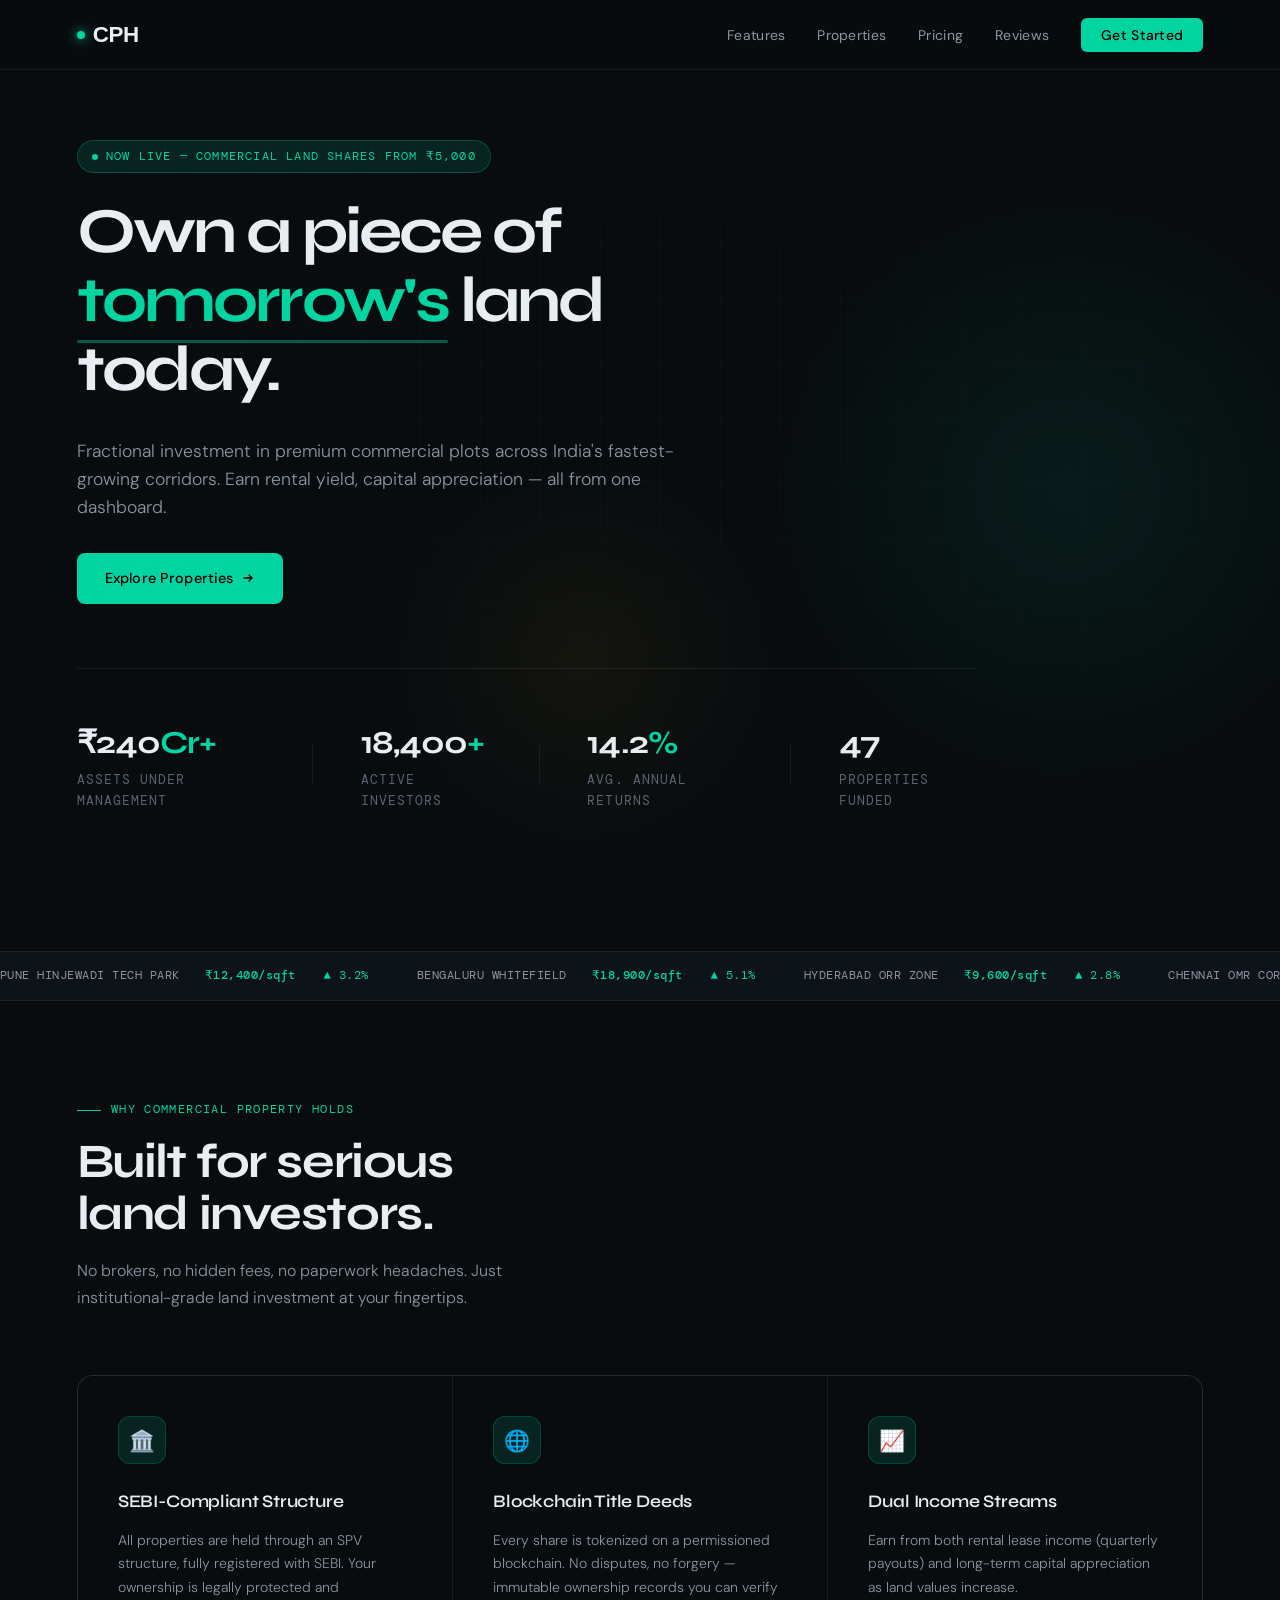
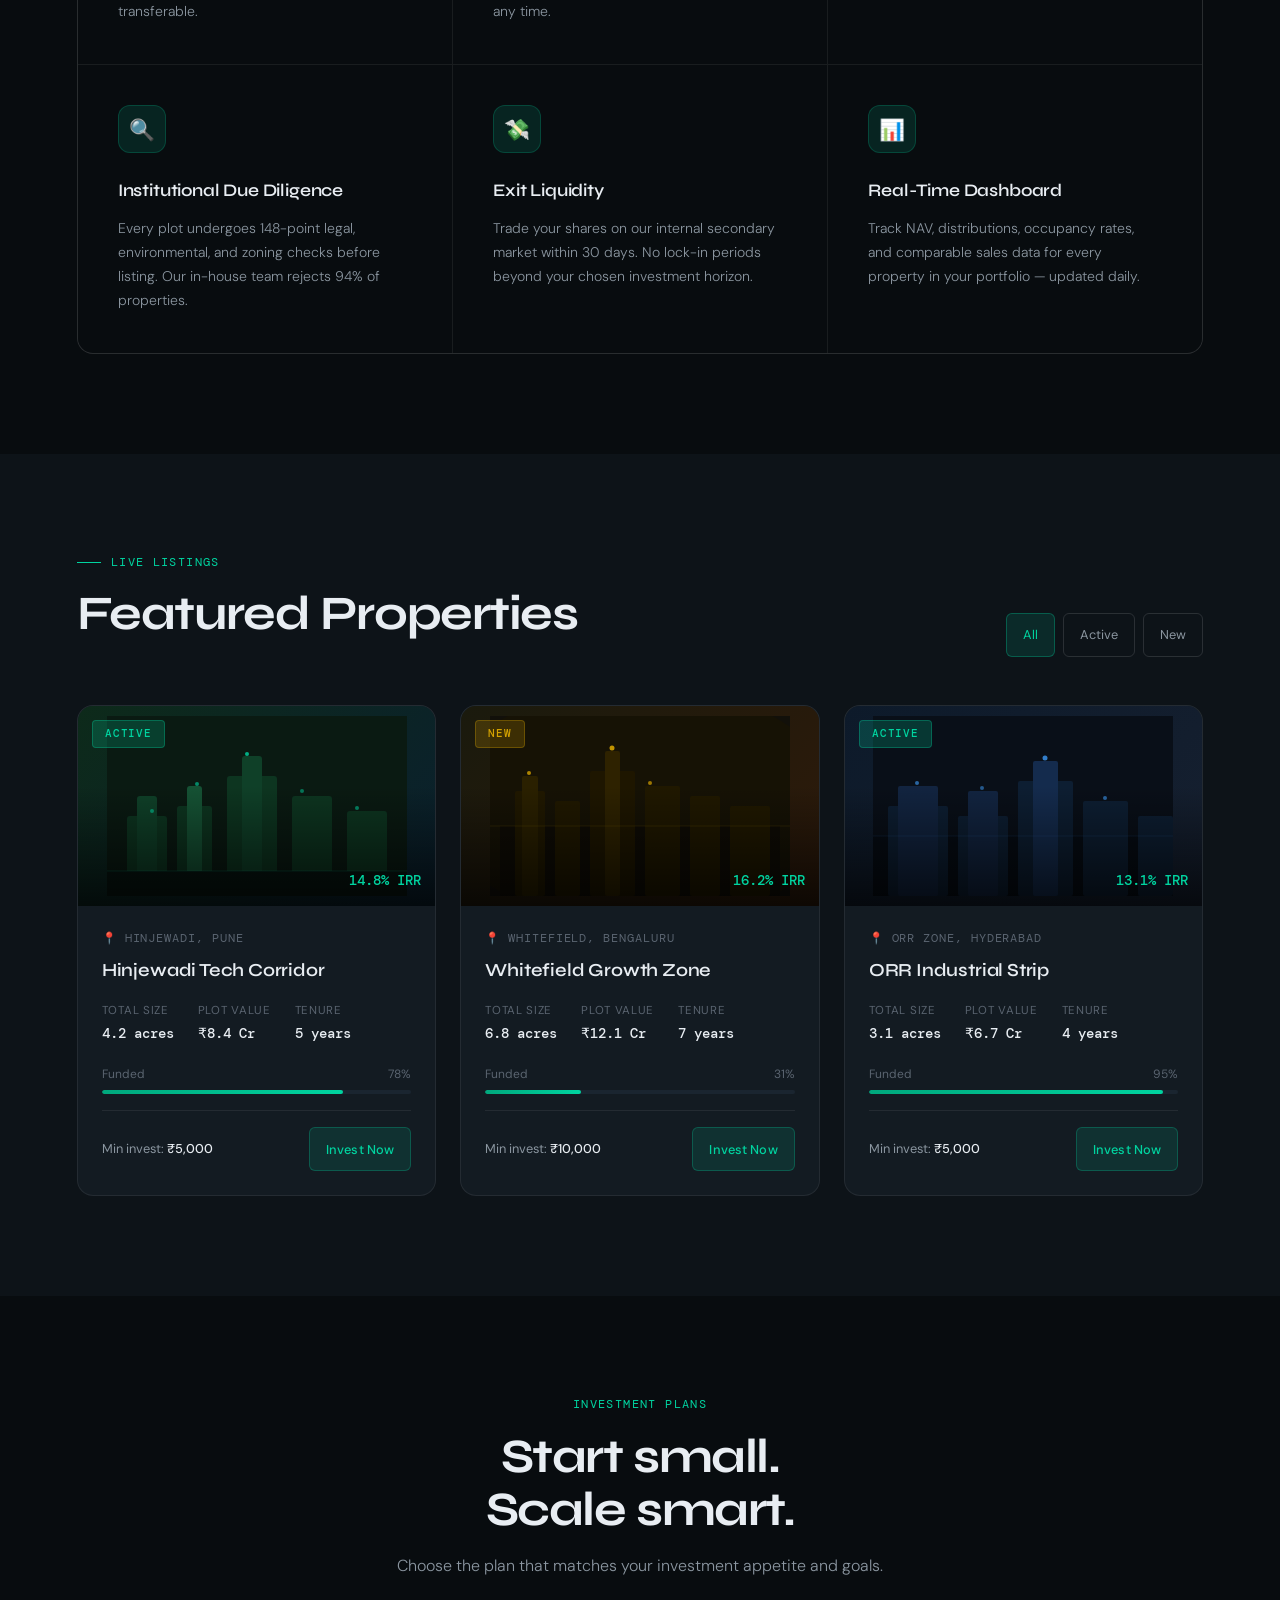
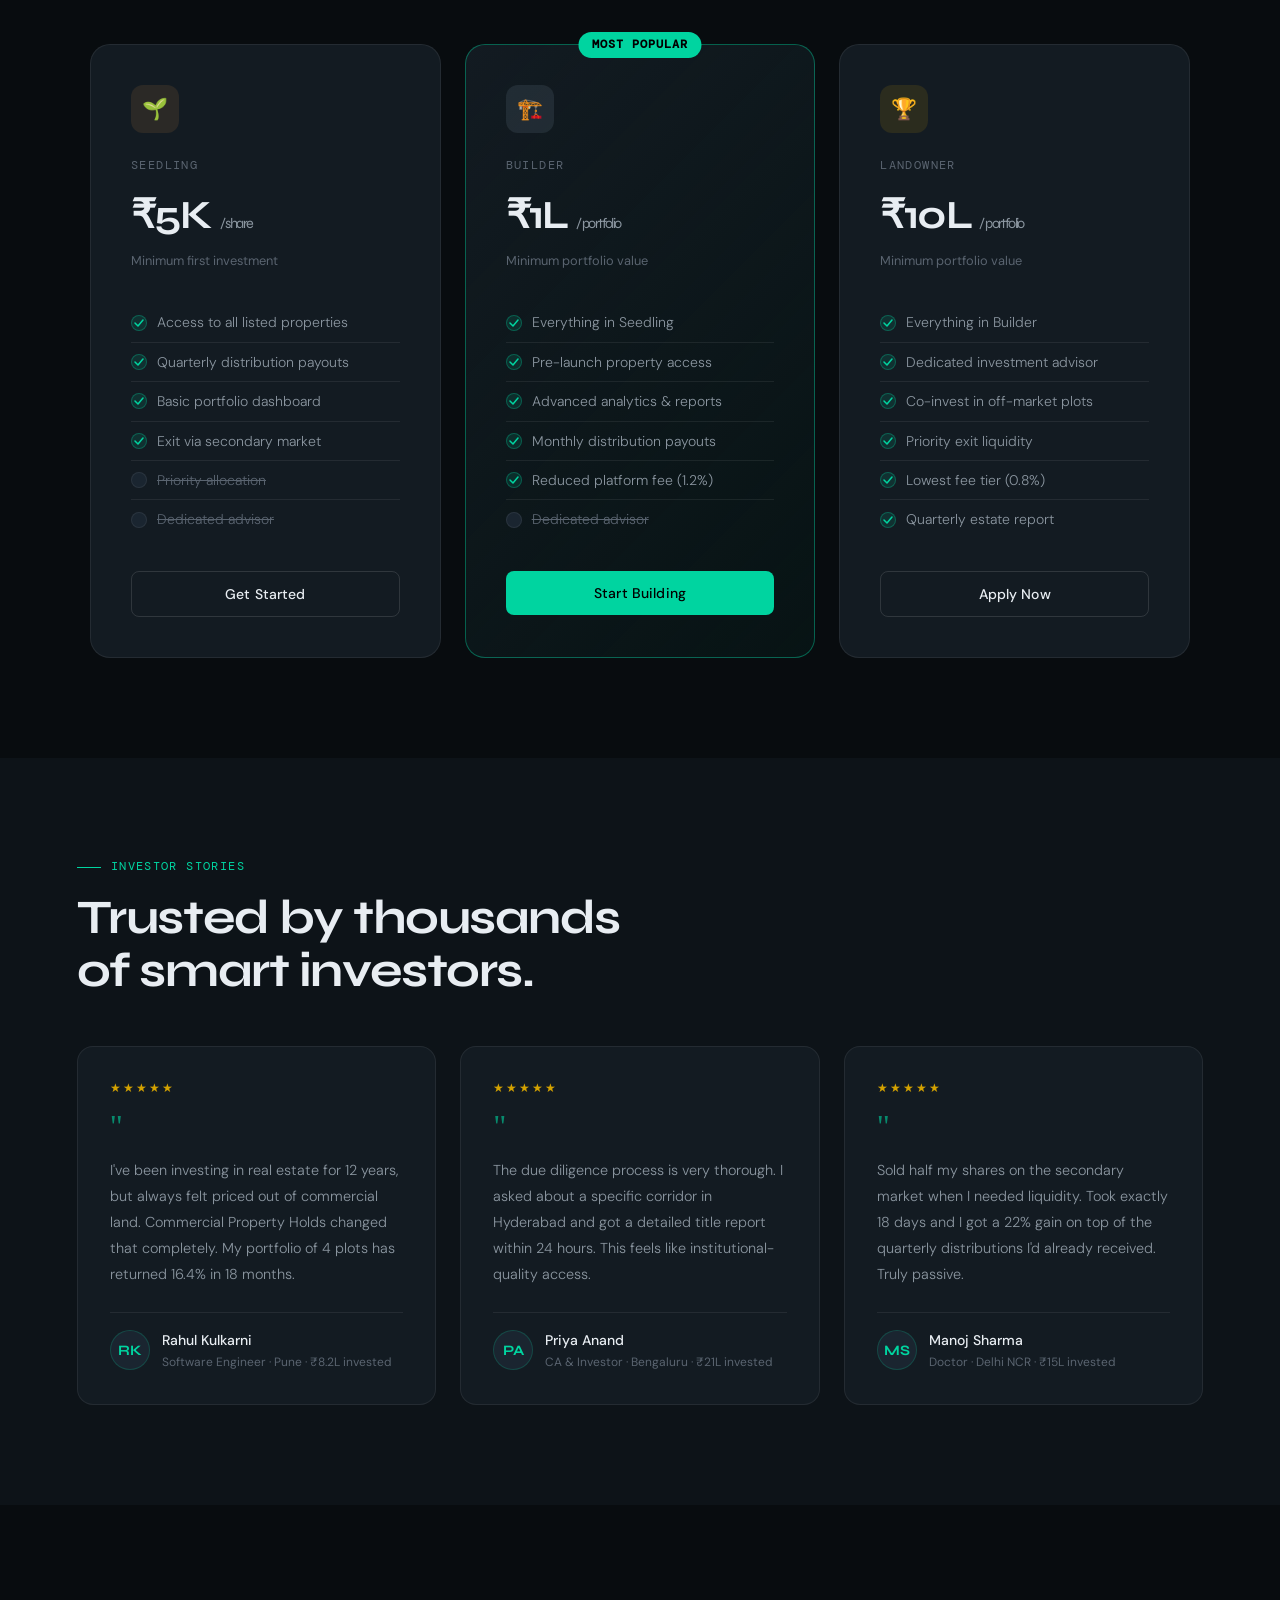
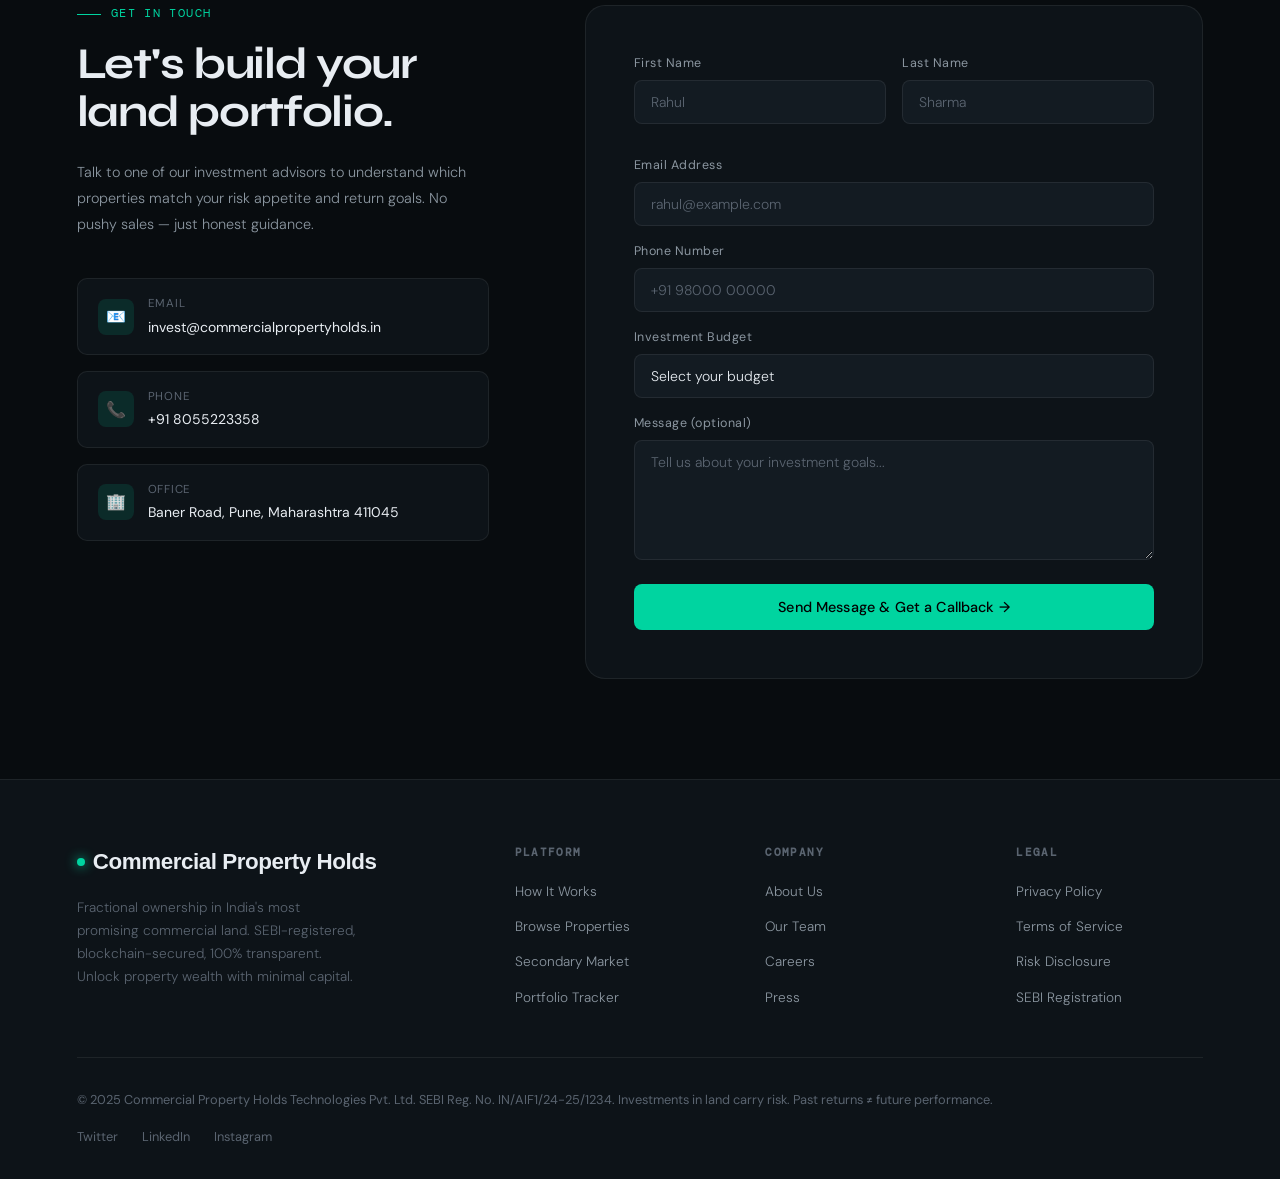
==== commit 9a0221aa: "make a proper structured files" ====
--- a/index.html
+++ b/index.html
@@ -1,958 +1,19 @@
-<!DOCTYPE html>
+﻿<!DOCTYPE html>
 <html lang="en">
 <head>
-<meta charset="UTF-8">
-<meta name="viewport" content="width=device-width, initial-scale=1.0">
-<title>Commercial Property Holds — Fractional Land Investment</title>
-<link rel="preconnect" href="https://fonts.googleapis.com">
-<link href="https://fonts.googleapis.com/css2?family=Syne:wght@400;500;600;700;800&family=DM+Mono:wght@300;400;500&family=DM+Sans:ital,wght@0,300;0,400;0,500;1,300&display=swap" rel="stylesheet">
-<style>
-  :root {
-    --bg: #080C0F;
-    --bg2: #0D1318;
-    --bg3: #131B22;
-    --bg4: #1A2530;
-    --border: rgba(255,255,255,0.07);
-    --border2: rgba(255,255,255,0.12);
-    --accent: #00D4A0;
-    --accent2: #00A87D;
-    --accent3: rgba(0,212,160,0.12);
-    --gold: #D4A200;
-    --gold2: rgba(212,162,0,0.12);
-    --text: #E8EDF2;
-    --text2: #8B96A0;
-    --text3: #5A6470;
-    --font-display: 'Syne', sans-serif;
-    --font-body: 'DM Sans', sans-serif;
-    --font-mono: 'DM Mono', monospace;
-  }
-
-  *, *::before, *::after { box-sizing: border-box; margin: 0; padding: 0; }
-
-  html { scroll-behavior: smooth; }
-
-  body {
-    background: var(--bg);
-    color: var(--text);
-    font-family: var(--font-body);
-    font-size: 16px;
-    line-height: 1.6;
-    overflow-x: hidden;
-  }
-
-  /* SCROLLBAR */
-  ::-webkit-scrollbar { width: 6px; }
-  ::-webkit-scrollbar-track { background: var(--bg); }
-  ::-webkit-scrollbar-thumb { background: var(--bg4); border-radius: 3px; }
-
-  /* NAV */
-  nav {
-    position: fixed; top: 0; left: 0; right: 0; z-index: 100;
-    display: flex; align-items: center; justify-content: space-between;
-    padding: 0 6vw;
-    height: 70px;
-    background: rgba(8,12,15,0.85);
-    backdrop-filter: blur(20px);
-    border-bottom: 1px solid var(--border);
-    transition: all 0.3s;
-  }
-  .nav-logo {
-    font-family: var(--font-display);
-    font-size: 1.4rem;
-    font-weight: 800;
-    letter-spacing: -0.02em;
-    color: var(--text);
-    text-decoration: none;
-    display: flex; align-items: center; gap: 8px;
-  }
-  .nav-logo-dot {
-    width: 8px; height: 8px; border-radius: 50%;
-    background: var(--accent);
-    box-shadow: 0 0 12px var(--accent);
-    animation: pulse 2s infinite;
-  }
-  @keyframes pulse {
-    0%, 100% { opacity: 1; }
-    50% { opacity: 0.4; }
-  }
-  .nav-links {
-    display: flex; align-items: center; gap: 2rem;
-    list-style: none;
-  }
-  .nav-links a {
-    color: var(--text2);
-    text-decoration: none;
-    font-size: 0.875rem;
-    font-weight: 400;
-    letter-spacing: 0.02em;
-    transition: color 0.2s;
-  }
-  .nav-links a:hover { color: var(--text); }
-  .nav-cta {
-    background: var(--accent);
-    color: #000 !important;
-    font-weight: 500 !important;
-    padding: 8px 20px;
-    border-radius: 6px;
-    transition: all 0.2s !important;
-  }
-  .nav-cta:hover { background: #00FFBF !important; transform: translateY(-1px); }
-  .nav-mobile-cta { display: none; }
-
-  /* SECTIONS */
-  section { padding: 100px 6vw; }
-
-  /* HERO */
-  .hero {
-    min-height: 100vh;
-    display: flex; flex-direction: column; justify-content: center;
-    padding: 140px 6vw;
-    position: relative;
-    overflow: hidden;
-    max-width: 1400px;
-    margin: 0 auto;
-  }
-  .hero-content {
-    max-width: 900px;
-  }
-  .hero-grid-bg {
-    position: absolute; inset: 0; pointer-events: none;
-    background-image:
-      linear-gradient(rgba(0,212,160,0.03) 1px, transparent 1px),
-      linear-gradient(90deg, rgba(0,212,160,0.03) 1px, transparent 1px);
-    background-size: 60px 60px;
-    mask-image: radial-gradient(ellipse 80% 70% at 50% 40%, black 20%, transparent 80%);
-  }
-  .hero-orb1 {
-    position: absolute; top: 20%; left: 60%;
-    width: 600px; height: 600px; border-radius: 50%;
-    background: radial-gradient(circle, rgba(0,212,160,0.08) 0%, transparent 70%);
-    pointer-events: none;
-  }
-  .hero-orb2 {
-    position: absolute; bottom: 10%; left: 30%;
-    width: 400px; height: 400px; border-radius: 50%;
-    background: radial-gradient(circle, rgba(212,162,0,0.06) 0%, transparent 70%);
-    pointer-events: none;
-  }
-  .hero-tag {
-    display: inline-flex; align-items: center; gap: 8px;
-    background: var(--accent3);
-    border: 1px solid rgba(0,212,160,0.25);
-    color: var(--accent);
-    font-family: var(--font-mono);
-    font-size: 0.75rem;
-    letter-spacing: 0.1em;
-    text-transform: uppercase;
-    padding: 6px 14px;
-    border-radius: 100px;
-    margin-bottom: 1.5rem;
-    width: fit-content;
-    animation: fadeSlideUp 0.6s ease both;
-  }
-  .hero-tag-dot { width: 6px; height: 6px; background: var(--accent); border-radius: 50%; }
-  .hero h1 {
-    font-family: var(--font-display);
-    font-size: clamp(2.25rem, 8vw, 4rem);
-    font-weight: 800;
-    line-height: 1.2;
-    letter-spacing: -0.03em;
-    margin-bottom: 2rem;
-    max-width: 900px;
-    animation: fadeSlideUp 0.7s 0.1s ease both;
-  }
-  .hero h1 em {
-    font-style: normal;
-    color: var(--accent);
-    position: relative;
-  }
-  .hero h1 em::after {
-    content: '';
-    position: absolute; bottom: -4px; left: 0; right: 0; height: 3px;
-    background: var(--accent);
-    border-radius: 2px;
-    opacity: 0.4;
-  }
-  .hero-sub {
-    font-size: 1.1rem;
-    color: var(--text2);
-    max-width: 600px;
-    line-height: 1.6;
-    margin-bottom: 2rem;
-    font-weight: 300;
-    animation: fadeSlideUp 0.7s 0.2s ease both;
-  }
-  .hero-actions {
-    display: flex; align-items: center; gap: 1rem;
-    flex-wrap: wrap;
-    margin-top: 2rem;
-    animation: fadeSlideUp 0.7s 0.3s ease both;
-  }
-  .btn-primary {
-    display: inline-flex; align-items: center; gap: 8px;
-    background: var(--accent);
-    color: #000;
-    font-family: var(--font-body);
-    font-weight: 500;
-    font-size: 0.9rem;
-    padding: 14px 28px;
-    border-radius: 8px;
-    text-decoration: none;
-    border: none; cursor: pointer;
-    transition: all 0.2s;
-    letter-spacing: 0.01em;
-  }
-  .btn-primary:hover { background: #00FFBF; transform: translateY(-2px); box-shadow: 0 8px 30px rgba(0,212,160,0.3); }
-  .btn-secondary {
-    display: inline-flex; align-items: center; gap: 8px;
-    background: transparent;
-    color: var(--text);
-    font-family: var(--font-body);
-    font-weight: 400;
-    font-size: 0.9rem;
-    padding: 14px 28px;
-    border-radius: 8px;
-    text-decoration: none;
-    border: 1px solid var(--border2);
-    cursor: pointer;
-    transition: all 0.2s;
-  }
-  .btn-secondary:hover { border-color: var(--text3); background: var(--bg3); }
-  .btn-primary, .btn-secondary, .invest-btn, .plan-cta, .form-submit, .filter-btn {
-    min-height: 44px;
-    justify-content: center;
-    text-align: center;
-  }
-
-  .hero-stats {
-    display: flex; align-items: center; gap: 3rem;
-    margin-top: 4rem;
-    padding-top: 3rem;
-    border-top: 1px solid var(--border);
-    animation: fadeSlideUp 0.7s 0.4s ease both;
-  }
-  .hero-stat-val {
-    font-family: var(--font-display);
-    font-size: 2rem;
-    font-weight: 700;
-    letter-spacing: -0.03em;
-    color: var(--text);
-  }
-  .hero-stat-val span { color: var(--accent); }
-  .hero-stat-label {
-    font-size: 0.8rem;
-    color: var(--text3);
-    text-transform: uppercase;
-    letter-spacing: 0.08em;
-    margin-top: 2px;
-  }
-
-  /* SCROLL TICKER */
-  .ticker-wrap {
-    background: var(--bg2);
-    border-top: 1px solid var(--border);
-    border-bottom: 1px solid var(--border);
-    padding: 14px 0;
-    overflow: hidden;
-  }
-  .ticker-inner {
-    display: flex; gap: 3rem;
-    animation: ticker 25s linear infinite;
-    white-space: nowrap;
-  }
-  .ticker-item {
-    display: flex; align-items: center; gap: 10px;
-    font-family: var(--font-mono);
-    font-size: 0.78rem;
-    color: var(--text2);
-    letter-spacing: 0.04em;
-  }
-  .ticker-item b { color: var(--accent); font-weight: 500; }
-  .ticker-item .up { color: #00D4A0; }
-  .ticker-item .down { color: #FF6B5B; }
-  @keyframes ticker { from { transform: translateX(0); } to { transform: translateX(-50%); } }
-
-  /* SECTION LABELS */
-  .section-label {
-    font-family: var(--font-mono);
-    font-size: 0.72rem;
-    letter-spacing: 0.12em;
-    text-transform: uppercase;
-    color: var(--accent);
-    margin-bottom: 1rem;
-    display: flex; align-items: center; gap: 10px;
-  }
-  .section-label::before {
-    content: '';
-    display: block; width: 24px; height: 1px;
-    background: var(--accent);
-  }
-  .section-title {
-    font-family: var(--font-display);
-    font-size: clamp(2rem, 4vw, 3rem);
-    font-weight: 700;
-    letter-spacing: -0.03em;
-    line-height: 1.1;
-    margin-bottom: 1rem;
-  }
-  .section-sub {
-    font-size: 1rem;
-    color: var(--text2);
-    max-width: 500px;
-    font-weight: 300;
-    line-height: 1.7;
-  }
-
-  /* FEATURES */
-  .features { background: var(--bg); }
-  .features-header { margin-bottom: 4rem; }
-  .features-grid {
-    display: grid;
-    grid-template-columns: repeat(auto-fit, minmax(280px, 1fr));
-    gap: 1.5px;
-    background: var(--border);
-    border: 1px solid var(--border);
-    border-radius: 16px;
-    overflow: hidden;
-  }
-  .feature-card {
-    background: var(--bg);
-    padding: 2.5rem;
-    transition: background 0.3s;
-    position: relative;
-    overflow: hidden;
-  }
-  .feature-card::before {
-    content: '';
-    position: absolute; top: 0; left: 0; right: 0; height: 1px;
-    background: linear-gradient(90deg, transparent, var(--accent), transparent);
-    opacity: 0;
-    transition: opacity 0.3s;
-  }
-  .feature-card:hover { background: var(--bg2); }
-  .feature-card:hover::before { opacity: 1; }
-  .feature-icon {
-    width: 48px; height: 48px; border-radius: 12px;
-    background: var(--accent3);
-    border: 1px solid rgba(0,212,160,0.2);
-    display: flex; align-items: center; justify-content: center;
-    font-size: 1.3rem;
-    margin-bottom: 1.5rem;
-  }
-  .feature-card h3 {
-    font-family: var(--font-display);
-    font-size: 1.1rem;
-    font-weight: 600;
-    margin-bottom: 0.75rem;
-    letter-spacing: -0.01em;
-  }
-  .feature-card p { font-size: 0.875rem; color: var(--text2); line-height: 1.7; font-weight: 300; }
-
-  /* PROPERTIES */
-  .properties { background: var(--bg2); }
-  .properties-header {
-    display: flex; align-items: flex-end; justify-content: space-between;
-    margin-bottom: 3rem; flex-wrap: wrap; gap: 1rem;
-  }
-  .properties-filters {
-    display: flex; gap: 0.5rem;
-  }
-  .filter-btn {
-    padding: 8px 16px;
-    border-radius: 6px;
-    font-size: 0.8rem;
-    font-weight: 400;
-    cursor: pointer;
-    border: 1px solid var(--border2);
-    background: transparent;
-    color: var(--text2);
-    font-family: var(--font-body);
-    transition: all 0.2s;
-  }
-  .filter-btn.active, .filter-btn:hover {
-    background: var(--accent3);
-    border-color: rgba(0,212,160,0.3);
-    color: var(--accent);
-  }
-  .properties-grid {
-    display: grid;
-    grid-template-columns: repeat(auto-fill, minmax(340px, 1fr));
-    gap: 1.5rem;
-  }
-  .property-card {
-    background: var(--bg3);
-    border: 1px solid var(--border);
-    border-radius: 16px;
-    overflow: hidden;
-    transition: all 0.3s;
-    cursor: pointer;
-  }
-  .property-card:hover {
-    border-color: var(--border2);
-    transform: translateY(-4px);
-    box-shadow: 0 20px 60px rgba(0,0,0,0.4);
-  }
-  .property-img {
-    height: 200px;
-    position: relative;
-    overflow: hidden;
-  }
-  .property-img-inner {
-    width: 100%; height: 100%;
-    object-fit: cover;
-    transition: transform 0.5s;
-  }
-  .property-card:hover .property-img-inner { transform: scale(1.05); }
-  .property-img-overlay {
-    position: absolute; inset: 0;
-    background: linear-gradient(to bottom, transparent 40%, rgba(0,0,0,0.7));
-  }
-  .property-badge {
-    position: absolute; top: 14px; left: 14px;
-    padding: 4px 12px;
-    border-radius: 4px;
-    font-family: var(--font-mono);
-    font-size: 0.7rem;
-    letter-spacing: 0.08em;
-    text-transform: uppercase;
-    font-weight: 500;
-  }
-  .badge-active { background: rgba(0,212,160,0.2); color: var(--accent); border: 1px solid rgba(0,212,160,0.3); }
-  .badge-new { background: rgba(212,162,0,0.2); color: var(--gold); border: 1px solid rgba(212,162,0,0.3); }
-  .badge-sold { background: rgba(255,107,91,0.2); color: #FF6B5B; border: 1px solid rgba(255,107,91,0.3); }
-  .property-roi {
-    position: absolute; bottom: 14px; right: 14px;
-    font-family: var(--font-mono);
-    font-size: 0.9rem;
-    font-weight: 500;
-    color: var(--accent);
-  }
-  .property-body { padding: 1.5rem; }
-  .property-location {
-    font-family: var(--font-mono);
-    font-size: 0.72rem;
-    letter-spacing: 0.08em;
-    color: var(--text3);
-    text-transform: uppercase;
-    margin-bottom: 0.5rem;
-  }
-  .property-name {
-    font-family: var(--font-display);
-    font-size: 1.15rem;
-    font-weight: 600;
-    margin-bottom: 1rem;
-    letter-spacing: -0.01em;
-  }
-  .property-meta {
-    display: flex; gap: 1.5rem; margin-bottom: 1.25rem;
-  }
-  .property-meta-item { }
-  .property-meta-label { font-size: 0.72rem; color: var(--text3); text-transform: uppercase; letter-spacing: 0.06em; margin-bottom: 2px; }
-  .property-meta-val { font-family: var(--font-mono); font-size: 0.9rem; color: var(--text); font-weight: 500; }
-  .progress-wrap { margin-bottom: 1rem; }
-  .progress-label {
-    display: flex; justify-content: space-between;
-    font-size: 0.75rem; color: var(--text3); margin-bottom: 6px;
-  }
-  .progress-bar { height: 4px; background: var(--bg4); border-radius: 2px; overflow: hidden; }
-  .progress-fill {
-    height: 100%; border-radius: 2px;
-    background: linear-gradient(90deg, var(--accent2), var(--accent));
-    transition: width 1s ease;
-  }
-  .property-foot {
-    display: flex; align-items: center; justify-content: space-between;
-    padding-top: 1rem;
-    border-top: 1px solid var(--border);
-  }
-  .min-invest { font-size: 0.8rem; color: var(--text2); }
-  .min-invest b { color: var(--text); font-weight: 500; }
-  .invest-btn {
-    background: var(--accent3);
-    border: 1px solid rgba(0,212,160,0.25);
-    color: var(--accent);
-    font-family: var(--font-body);
-    font-size: 0.8rem;
-    font-weight: 500;
-    padding: 8px 16px;
-    border-radius: 6px;
-    cursor: pointer;
-    transition: all 0.2s;
-    letter-spacing: 0.01em;
-  }
-  .invest-btn:hover { background: var(--accent); color: #000; }
-
-  /* PRICING */
-  .pricing { background: var(--bg); }
-  .pricing-header { text-align: center; margin-bottom: 4rem; }
-  .pricing-header .section-label { justify-content: center; }
-  .pricing-header .section-label::before { display: none; }
-  .pricing-grid {
-    display: grid;
-    grid-template-columns: repeat(auto-fit, minmax(280px, 1fr));
-    gap: 1.5rem;
-    max-width: 1100px; margin: 0 auto;
-  }
-  .pricing-card {
-    background: var(--bg3);
-    border: 1px solid var(--border);
-    border-radius: 20px;
-    padding: 2.5rem;
-    position: relative;
-    transition: all 0.3s;
-  }
-  .pricing-card:hover { transform: translateY(-4px); border-color: var(--border2); }
-  .pricing-card.featured {
-    border-color: rgba(0,212,160,0.4);
-    background: linear-gradient(135deg, var(--bg3), rgba(0,212,160,0.04));
-  }
-  .pricing-card.featured::after {
-    content: 'Most Popular';
-    position: absolute; top: -13px; left: 50%; transform: translateX(-50%);
-    background: var(--accent);
-    color: #000;
-    font-size: 0.72rem;
-    font-weight: 600;
-    font-family: var(--font-mono);
-    letter-spacing: 0.08em;
-    text-transform: uppercase;
-    padding: 4px 14px;
-    border-radius: 100px;
-  }
-  .plan-icon {
-    width: 48px; height: 48px; border-radius: 12px;
-    margin-bottom: 1.5rem;
-    display: flex; align-items: center; justify-content: center;
-    font-size: 1.3rem;
-  }
-  .plan-icon.bronze { background: rgba(180,120,60,0.15); }
-  .plan-icon.silver { background: rgba(180,200,220,0.1); }
-  .plan-icon.gold { background: var(--gold2); }
-  .plan-icon.platinum { background: rgba(140,100,220,0.12); }
-  .plan-name {
-    font-family: var(--font-mono);
-    font-size: 0.72rem;
-    letter-spacing: 0.12em;
-    text-transform: uppercase;
-    color: var(--text3);
-    margin-bottom: 0.5rem;
-  }
-  .plan-price {
-    font-family: var(--font-display);
-    font-size: 2.5rem;
-    font-weight: 700;
-    letter-spacing: -0.04em;
-    margin-bottom: 0.25rem;
-  }
-  .plan-price sub { font-size: 0.9rem; font-weight: 400; color: var(--text2); vertical-align: 0; }
-  .plan-period { font-size: 0.8rem; color: var(--text3); margin-bottom: 2rem; }
-  .plan-features { list-style: none; margin-bottom: 2rem; }
-  .plan-features li {
-    display: flex; align-items: center; gap: 10px;
-    font-size: 0.875rem;
-    color: var(--text2);
-    padding: 8px 0;
-    border-bottom: 1px solid var(--border);
-    font-weight: 300;
-  }
-  .plan-features li:last-child { border-bottom: none; }
-  .plan-features li::before {
-    content: '';
-    width: 16px; height: 16px; border-radius: 50%;
-    background: var(--accent3);
-    border: 1px solid rgba(0,212,160,0.3);
-    flex-shrink: 0;
-    background-image: url("data:image/svg+xml,%3Csvg xmlns='http://www.w3.org/2000/svg' width='10' height='8' viewBox='0 0 10 8'%3E%3Cpath d='M1 4l3 3 5-6' stroke='%2300D4A0' stroke-width='1.5' fill='none' stroke-linecap='round' stroke-linejoin='round'/%3E%3C/svg%3E");
-    background-repeat: no-repeat;
-    background-position: center;
-  }
-  .plan-features li.muted::before { background-color: var(--bg4); border-color: var(--border); background-image: none; }
-  .plan-features li.muted { color: var(--text3); text-decoration: line-through; }
-  .plan-cta {
-    width: 100%; padding: 13px;
-    border-radius: 8px; font-size: 0.875rem;
-    font-weight: 500; cursor: pointer;
-    font-family: var(--font-body);
-    transition: all 0.2s;
-    letter-spacing: 0.01em;
-  }
-  .plan-cta-outline {
-    background: transparent;
-    color: var(--text);
-    border: 1px solid var(--border2);
-  }
-  .plan-cta-outline:hover { background: var(--bg4); border-color: var(--text3); }
-  .plan-cta-solid {
-    background: var(--accent);
-    color: #000;
-    border: none;
-  }
-  .plan-cta-solid:hover { background: #00FFBF; box-shadow: 0 4px 20px rgba(0,212,160,0.3); }
-
-  /* TESTIMONIALS */
-  .testimonials { background: var(--bg2); }
-  .testimonials-header { margin-bottom: 3rem; }
-  .testimonials-grid {
-    display: grid;
-    grid-template-columns: repeat(auto-fit, minmax(320px, 1fr));
-    gap: 1.5rem;
-  }
-  .testimonial-card {
-    background: var(--bg3);
-    border: 1px solid var(--border);
-    border-radius: 16px;
-    padding: 2rem;
-    transition: all 0.3s;
-    position: relative;
-  }
-  .testimonial-card:hover { border-color: var(--border2); transform: translateY(-2px); }
-  .testimonial-quote {
-    font-size: 2rem;
-    color: var(--accent);
-    line-height: 1;
-    margin-bottom: 1rem;
-    font-family: Georgia, serif;
-    opacity: 0.6;
-  }
-  .testimonial-text {
-    font-size: 0.9rem;
-    color: var(--text2);
-    line-height: 1.8;
-    margin-bottom: 1.5rem;
-    font-weight: 300;
-  }
-  .testimonial-author {
-    display: flex; align-items: center; gap: 12px;
-    padding-top: 1rem;
-    border-top: 1px solid var(--border);
-  }
-  .author-avatar {
-    width: 40px; height: 40px; border-radius: 50%;
-    background: var(--bg4);
-    display: flex; align-items: center; justify-content: center;
-    font-family: var(--font-display);
-    font-size: 0.9rem;
-    font-weight: 700;
-    color: var(--accent);
-    border: 1px solid rgba(0,212,160,0.2);
-  }
-  .author-name { font-weight: 500; font-size: 0.875rem; margin-bottom: 2px; }
-  .author-meta { font-size: 0.75rem; color: var(--text3); }
-  .stars { color: var(--gold); font-size: 0.75rem; letter-spacing: 2px; margin-bottom: 0.75rem; }
-
-  /* CONTACT */
-  .contact { background: var(--bg); }
-  .contact-wrapper {
-    display: grid;
-    grid-template-columns: 1fr 1.5fr;
-    gap: 6rem;
-    align-items: start;
-  }
-  .contact-info h2 {
-    font-family: var(--font-display);
-    font-size: clamp(2rem, 3.5vw, 2.75rem);
-    font-weight: 700;
-    letter-spacing: -0.03em;
-    line-height: 1.1;
-    margin-bottom: 1.5rem;
-  }
-  .contact-info p { font-size: 0.9rem; color: var(--text2); line-height: 1.8; font-weight: 300; margin-bottom: 2.5rem; }
-  .contact-details { display: flex; flex-direction: column; gap: 1rem; }
-  .contact-detail-item {
-    display: flex; align-items: center; gap: 14px;
-    padding: 1rem 1.25rem;
-    background: var(--bg2);
-    border: 1px solid var(--border);
-    border-radius: 10px;
-  }
-  .contact-detail-icon {
-    width: 36px; height: 36px; border-radius: 8px;
-    background: var(--accent3);
-    display: flex; align-items: center; justify-content: center;
-    font-size: 1rem; flex-shrink: 0;
-  }
-  .contact-detail-label { font-size: 0.72rem; color: var(--text3); text-transform: uppercase; letter-spacing: 0.06em; margin-bottom: 2px; }
-  .contact-detail-val { font-size: 0.875rem; color: var(--text); overflow-wrap: anywhere; }
-
-  .contact-form {
-    background: var(--bg2);
-    border: 1px solid var(--border);
-    border-radius: 20px;
-    padding: 3rem;
-  }
-  .form-row { display: grid; grid-template-columns: 1fr 1fr; gap: 1rem; margin-bottom: 1rem; }
-  .form-group { display: flex; flex-direction: column; gap: 6px; margin-bottom: 1rem; }
-  .form-group label { font-size: 0.78rem; color: var(--text2); letter-spacing: 0.04em; }
-  .form-group input,
-  .form-group select,
-  .form-group textarea {
-    background: var(--bg3);
-    border: 1px solid var(--border);
-    border-radius: 8px;
-    color: var(--text);
-    font-family: var(--font-body);
-    font-size: 0.875rem;
-    padding: 12px 16px;
-    outline: none;
-    transition: border-color 0.2s;
-    font-weight: 300;
-  }
-  .form-group input:focus,
-  .form-group select:focus,
-  .form-group textarea:focus {
-    border-color: rgba(0,212,160,0.4);
-    box-shadow: 0 0 0 3px rgba(0,212,160,0.08);
-  }
-  .form-group select { appearance: none; cursor: pointer; }
-  .form-group textarea { resize: vertical; min-height: 120px; }
-  .form-group input::placeholder,
-  .form-group textarea::placeholder { color: var(--text3); }
-
-  .form-submit {
-    width: 100%; padding: 14px;
-    background: var(--accent);
-    color: #000;
-    border: none;
-    border-radius: 8px;
-    font-family: var(--font-body);
-    font-size: 0.9rem;
-    font-weight: 500;
-    cursor: pointer;
-    transition: all 0.2s;
-    letter-spacing: 0.01em;
-    margin-top: 0.5rem;
-  }
-  .form-submit:hover { background: #00FFBF; box-shadow: 0 4px 20px rgba(0,212,160,0.3); }
-
-  /* FOOTER */
-  footer {
-    background: var(--bg2);
-    border-top: 1px solid var(--border);
-    padding: 4rem 6vw 2rem;
-  }
-  .footer-grid {
-    display: grid;
-    grid-template-columns: 2fr 1fr 1fr 1fr;
-    gap: 4rem;
-    margin-bottom: 3rem;
-  }
-  .footer-brand p { font-size: 0.85rem; color: var(--text3); line-height: 1.7; margin-top: 1rem; max-width: 280px; font-weight: 300; }
-  .footer-col h4 {
-    font-family: var(--font-mono);
-    font-size: 0.7rem;
-    letter-spacing: 0.12em;
-    text-transform: uppercase;
-    color: var(--text3);
-    margin-bottom: 1rem;
-  }
-  .footer-col ul { list-style: none; display: flex; flex-direction: column; gap: 0.6rem; }
-  .footer-col ul a { font-size: 0.85rem; color: var(--text2); text-decoration: none; transition: color 0.2s; font-weight: 300; }
-  .footer-col ul a:hover { color: var(--accent); }
-  .footer-bottom {
-    display: flex; align-items: center; justify-content: space-between;
-    padding-top: 2rem;
-    border-top: 1px solid var(--border);
-    flex-wrap: wrap; gap: 1rem;
-  }
-  .footer-bottom p { font-size: 0.8rem; color: var(--text3); }
-  .footer-bottom-links { display: flex; gap: 1.5rem; }
-  .footer-bottom-links a { font-size: 0.8rem; color: var(--text3); text-decoration: none; transition: color 0.2s; }
-  .footer-bottom-links a:hover { color: var(--text2); }
-
-  .section-title, .hero h1, .property-name, .contact-info h2, .modal-title {
-    overflow-wrap: anywhere;
-  }
-
-  /* ANIMATIONS */
-  @keyframes fadeSlideUp {
-    from { opacity: 0; transform: translateY(24px); }
-    to { opacity: 1; transform: translateY(0); }
-  }
-  .reveal {
-    opacity: 0;
-    transform: translateY(30px);
-    transition: opacity 0.7s ease, transform 0.7s ease;
-  }
-  .reveal.visible {
-    opacity: 1;
-    transform: translateY(0);
-  }
-  .reveal-delay-1 { transition-delay: 0.1s; }
-  .reveal-delay-2 { transition-delay: 0.2s; }
-  .reveal-delay-3 { transition-delay: 0.3s; }
-  .reveal-delay-4 { transition-delay: 0.4s; }
-
-  /* MODAL */
-  .modal-overlay {
-    position: fixed; inset: 0; z-index: 1000;
-    background: rgba(0,0,0,0.75);
-    backdrop-filter: blur(10px);
-    display: flex; align-items: center; justify-content: center;
-    opacity: 0; pointer-events: none;
-    transition: opacity 0.3s;
-  }
-  .modal-overlay.open { opacity: 1; pointer-events: all; }
-  .modal {
-    background: var(--bg2);
-    border: 1px solid var(--border2);
-    border-radius: 20px;
-    padding: 2.5rem;
-    max-width: 440px; width: 90%;
-    transform: scale(0.95) translateY(20px);
-    transition: transform 0.3s;
-  }
-  .modal-overlay.open .modal { transform: scale(1) translateY(0); }
-  .modal-header { display: flex; align-items: center; justify-content: space-between; margin-bottom: 2rem; }
-  .modal-title { font-family: var(--font-display); font-size: 1.25rem; font-weight: 600; }
-  .modal-close { background: none; border: none; color: var(--text2); font-size: 1.2rem; cursor: pointer; padding: 4px; }
-  .modal-close:hover { color: var(--text); }
-
-  /* RESPONSIVE */
-  @media (max-width: 1024px) {
-    section { padding: 100px 4vw; }
-    nav { padding: 0 4vw; }
-    .hero { padding: 120px 4vw; }
-    .properties-grid { grid-template-columns: repeat(auto-fill, minmax(300px, 1fr)); }
-    .features-grid { grid-template-columns: repeat(2, 1fr); }
-  }
-  @media (max-width: 900px) {
-    .contact-wrapper { grid-template-columns: 1fr; gap: 3rem; }
-    .footer-grid { grid-template-columns: 1fr 1fr; gap: 2rem; }
-    .nav-links { display: none; }
-    .nav-mobile-cta {
-      display: inline-flex;
-      align-items: center;
-      justify-content: center;
-      background: var(--accent);
-      color: #000;
-      font-size: 0.8rem;
-      font-weight: 600;
-      min-height: 40px;
-      padding: 8px 14px;
-      border-radius: 6px;
-      text-decoration: none;
-      white-space: nowrap;
-    }
-    .form-row { grid-template-columns: 1fr; }
-    .hero h1 { font-size: clamp(2rem, 6vw, 4rem); }
-    .section-title { font-size: clamp(1.5rem, 4vw, 2.5rem); }
-    .hero-stats { flex-direction: column; gap: 1rem; padding-top: 1.5rem; }
-    .hero-stats > div { width: 100% !important; height: auto !important; }
-    .ticker-item { font-size: 0.7rem; }
-  }
-  @media (max-width: 768px) {
-    body { font-size: 15px; }
-    section { padding: 80px 4vw; }
-    nav { padding: 0 4vw; height: 60px; }
-    .nav-logo { font-size: 1.1rem; }
-    .hero { padding: 96px 4vw 72px; min-height: auto; }
-    .hero h1 { font-size: clamp(2rem, 6vw, 3.5rem); margin-bottom: 1.5rem; line-height: 1.2; }
-    .hero-sub { font-size: 1rem; margin-bottom: 1.5rem; line-height: 1.6; }
-    .hero-actions { gap: 1rem; margin-top: 1.5rem; }
-    .btn-primary, .btn-secondary { padding: 12px 24px; font-size: 0.85rem; }
-    .properties-grid { grid-template-columns: 1fr; gap: 1rem; }
-    .properties-header { align-items: flex-start; margin-bottom: 2rem; }
-    .properties-filters { width: 100%; overflow-x: auto; padding-bottom: 4px; }
-    .filter-btn { flex: 1; min-width: 86px; }
-    .features-grid { grid-template-columns: 1fr; }
-    .feature-card { padding: 1.5rem; }
-    .pricing-grid { grid-template-columns: 1fr; }
-    .hero-stats { flex-direction: column; gap: 1rem; }
-    .testimonials-grid { grid-template-columns: 1fr; }
-    .form-row { grid-template-columns: 1fr; }
-    .contact-form { padding: 2rem; }
-    .footer-grid { grid-template-columns: 1fr; gap: 1.5rem; }
-    .footer-bottom { flex-direction: column; align-items: flex-start; }
-  }
-  @media (max-width: 600px) {
-    section { padding: 64px 5vw; }
-    nav { padding: 0 4vw; height: 55px; }
-    body { font-size: 14px; }
-    .nav-logo { font-size: 1rem; }
-    .nav-mobile-cta { min-height: 38px; padding: 7px 12px; font-size: 0.76rem; }
-    .hero { padding: 82px 5vw 56px; min-height: auto; }
-    .hero h1 { font-size: clamp(2.1rem, 11vw, 2.9rem); line-height: 1.12; margin-bottom: 1rem; }
-    .hero h1 br { display: none; }
-    .hero-sub { font-size: 0.95rem; margin-bottom: 1.5rem; line-height: 1.6; }
-    .hero-tag { padding: 6px 12px; font-size: 0.62rem; line-height: 1.35; margin-bottom: 1.5rem; max-width: 100%; }
-    .btn-primary, .btn-secondary { padding: 12px 20px; font-size: 0.85rem; }
-    .hero-actions { flex-direction: column; width: 100%; gap: 0.75rem; margin-top: 1.5rem; }
-    .btn-primary, .btn-secondary { width: 100%; }
-    .hero-stats {
-      display: grid;
-      grid-template-columns: 1fr 1fr;
-      gap: 1rem;
-      margin-top: 2rem;
-      padding-top: 1.5rem;
-    }
-    .hero-stats > div[style] { display: none; }
-    .hero-stat-val { font-size: 1.5rem; }
-    .hero-stat-label { font-size: 0.7rem; }
-    .ticker-item { font-size: 0.6rem; }
-    .section-label { font-size: 0.65rem; line-height: 1.4; }
-    .section-title { font-size: clamp(1.7rem, 8vw, 2.2rem); line-height: 1.15; }
-    .section-sub { font-size: 0.92rem; line-height: 1.65; }
-    .feature-card { padding: 1rem; }
-    .feature-icon { width: 40px; height: 40px; font-size: 1.1rem; margin-bottom: 1rem; }
-    .feature-card h3 { font-size: 0.95rem; }
-    .feature-card p { font-size: 0.8rem; }
-    .property-card { border-radius: 12px; }
-    .property-img { height: 170px; }
-    .property-body { padding: 1.1rem; }
-    .property-name { font-size: 1.08rem; line-height: 1.25; }
-    .property-meta {
-      display: grid;
-      grid-template-columns: repeat(3, minmax(0, 1fr));
-      gap: 0.75rem;
-      font-size: 0.75rem;
-    }
-    .property-meta-label { font-size: 0.62rem; }
-    .property-meta-val { font-size: 0.78rem; overflow-wrap: anywhere; }
-    .property-foot { align-items: stretch; flex-direction: column; gap: 0.75rem; }
-    .invest-btn { width: 100%; }
-    .pricing-card { padding: 1.5rem; border-radius: 16px; }
-    .plan-price { font-size: 1.75rem; }
-    .plan-features { margin-bottom: 1rem; }
-    .plan-features li { font-size: 0.8rem; padding: 6px 0; }
-    .testimonial-card { padding: 1.5rem; }
-    .testimonial-text { font-size: 0.85rem; }
-    .contact-info h2 { font-size: clamp(1.7rem, 8vw, 2.2rem); line-height: 1.15; }
-    .contact-detail-item { align-items: flex-start; padding: 0.9rem; }
-    .contact-form { padding: 1.25rem; border-radius: 16px; }
-    .form-group label { font-size: 0.7rem; }
-    .form-group input, .form-group textarea, .form-group select { padding: 10px 12px; font-size: 0.8rem; }
-    .modal-overlay { align-items: flex-end; padding: 1rem; }
-    .modal { max-width: 100%; width: 100%; max-height: calc(100vh - 2rem); overflow-y: auto; padding: 1.35rem; border-radius: 16px; }
-    .modal-title { font-size: 1.1rem; }
-    .modal [style*="display:flex"] { flex-wrap: wrap; gap: 1rem !important; }
-    footer { padding: 3rem 5vw 2rem; }
-    .footer-brand p { max-width: none; }
-    .footer-bottom-links { width: 100%; justify-content: space-between; gap: 1rem; }
-  }
-  @media (max-width: 480px) {
-    section { padding: 56px 5vw; }
-    nav { padding: 0 5vw; }
-    .hero { padding: 78px 5vw 52px; }
-    .hero h1 { font-size: clamp(2rem, 10.5vw, 2.65rem); line-height: 1.12; }
-    .hero-sub { font-size: 0.9rem; line-height: 1.6; }
-    .btn-primary, .btn-secondary { padding: 11px 18px; font-size: 0.8rem; }
-    .hero-stats { gap: 1rem; margin-top: 2rem; }
-    .hero-stat-val { font-size: 1.25rem; }
-    .nav-logo { max-width: 55%; }
-    .properties-filters { gap: 0.4rem; }
-    .filter-btn { min-width: 76px; padding: 8px 12px; }
-    .property-meta { grid-template-columns: 1fr; gap: 0.55rem; }
-    .pricing-card.featured::after { font-size: 0.62rem; white-space: nowrap; }
-    .testimonial-author { align-items: flex-start; }
-  }
-</style>
+  <meta charset="UTF-8">
+  <meta name="viewport" content="width=device-width, initial-scale=1.0">
+  <link rel="preconnect" href="https://fonts.googleapis.com">
+  <link rel="preconnect" href="https://fonts.gstatic.com" crossorigin>
+  <link href="https://fonts.googleapis.com/css2?family=Syne:wght@400;500;600;700;800&family=DM+Mono:wght@300;400;500&family=DM+Sans:ital,wght@0,300;0,400;0,500;1,300&display=swap" rel="stylesheet">  <title>Commercial Property Holds — Fractional Land Investment</title>
+  <link rel="stylesheet" href="./styles/main.css">
 </head>
 <body>
-
+  <header>
 <!-- NAV -->
-<nav>
-  <a href="#" class="nav-logo">
-    <div class="nav-logo-dot"></div>
+<nav aria-label="Primary navigation">
+  <a href="#home" class="nav-logo" aria-label="Commercial Property Holds home">
+    <span class="nav-logo-dot" aria-hidden="true"></span>
     CPH
   </a>
   <ul class="nav-links">
@@ -964,9 +25,10 @@
   </ul>
   <a href="#contact" class="nav-mobile-cta">Get Started</a>
 </nav>
-
+  </header>
+  <main>
 <!-- HERO -->
-<section class="hero">
+<section class="hero" id="home" aria-labelledby="hero-title">
   <div class="hero-grid-bg"></div>
   <div class="hero-orb1"></div>
   <div class="hero-orb2"></div>
@@ -977,7 +39,7 @@
       Now live — Commercial land shares from ₹5,000
     </div>
 
-    <h1>Own a piece of<br><em>tomorrow's</em> land<br>today.</h1>
+    <h1 id="hero-title">Own a piece of<br><em>tomorrow's</em> land<br>today.</h1>
 
     <p class="hero-sub">Fractional investment in premium commercial plots across India's fastest-growing corridors. Earn rental yield, capital appreciation — all from one dashboard.</p>
 
@@ -993,17 +55,17 @@
         <div class="hero-stat-val">₹240<span>Cr+</span></div>
         <div class="hero-stat-label">Assets Under Management</div>
       </div>
-      <div style="width:1px;height:40px;background:var(--border)"></div>
+      <div class="hero-stat-divider" aria-hidden="true"></div>
       <div>
         <div class="hero-stat-val">18,400<span>+</span></div>
         <div class="hero-stat-label">Active Investors</div>
       </div>
-      <div style="width:1px;height:40px;background:var(--border)"></div>
+      <div class="hero-stat-divider" aria-hidden="true"></div>
       <div>
         <div class="hero-stat-val">14.2<span>%</span></div>
         <div class="hero-stat-label">Avg. Annual Returns</div>
       </div>
-      <div style="width:1px;height:40px;background:var(--border)"></div>
+      <div class="hero-stat-divider" aria-hidden="true"></div>
       <div>
         <div class="hero-stat-val">47<span></span></div>
         <div class="hero-stat-label">Properties Funded</div>
@@ -1011,6 +73,7 @@
     </div>
   </div>
 </section>
+
 
 <!-- TICKER -->
 <div class="ticker-wrap">
@@ -1028,13 +91,13 @@
     <div class="ticker-item">MUMBAI PANVEL ZONE &nbsp;<b>₹22,500/sqft</b> &nbsp;<span class="down">▼ 0.4%</span></div>
     <div class="ticker-item">NOIDA SEC 135 &nbsp;<b>₹7,800/sqft</b> &nbsp;<span class="up">▲ 4.3%</span></div>
   </div>
-</div>
+  </div>
 
 <!-- FEATURES -->
-<section class="features" id="features">
+<section class="features" id="features" aria-labelledby="features-title">
   <div class="features-header">
     <div class="section-label">Why Commercial Property Holds</div>
-    <h2 class="section-title">Built for serious<br>land investors.</h2>
+    <h2 class="section-title" id="features-title">Built for serious<br>land investors.</h2>
     <p class="section-sub">No brokers, no hidden fees, no paperwork headaches. Just institutional-grade land investment at your fingertips.</p>
   </div>
 
@@ -1071,18 +134,17 @@
     </div>
   </div>
 </section>
-
 <!-- PROPERTIES -->
-<section class="properties" id="properties">
+<section class="properties" id="properties" aria-labelledby="properties-title">
   <div class="properties-header">
     <div>
       <div class="section-label">Live Listings</div>
-      <h2 class="section-title">Featured Properties</h2>
+      <h2 class="section-title" id="properties-title">Featured Properties</h2>
     </div>
     <div class="properties-filters">
-      <button class="filter-btn active" onclick="filterProps('all', this)">All</button>
-      <button class="filter-btn" onclick="filterProps('active', this)">Active</button>
-      <button class="filter-btn" onclick="filterProps('new', this)">New</button>
+      <button class="filter-btn active" type="button" onclick="filterProps('all', this)">All</button>
+      <button class="filter-btn" type="button" onclick="filterProps('active', this)">Active</button>
+      <button class="filter-btn" type="button" onclick="filterProps('new', this)">New</button>
     </div>
   </div>
 
@@ -1137,7 +199,7 @@
         </div>
         <div class="property-foot">
           <div class="min-invest">Min invest: <b>₹5,000</b></div>
-          <button class="invest-btn">Invest Now</button>
+          <button class="invest-btn" type="button">Invest Now</button>
         </div>
       </div>
     </div>
@@ -1190,7 +252,7 @@
         </div>
         <div class="property-foot">
           <div class="min-invest">Min invest: <b>₹10,000</b></div>
-          <button class="invest-btn">Invest Now</button>
+          <button class="invest-btn" type="button">Invest Now</button>
         </div>
       </div>
     </div>
@@ -1243,19 +305,18 @@
         </div>
         <div class="property-foot">
           <div class="min-invest">Min invest: <b>₹5,000</b></div>
-          <button class="invest-btn">Invest Now</button>
+          <button class="invest-btn" type="button">Invest Now</button>
         </div>
       </div>
     </div>
 
   </div>
 </section>
-
 <!-- PRICING -->
-<section class="pricing" id="pricing">
+<section class="pricing" id="pricing" aria-labelledby="pricing-title">
   <div class="pricing-header">
     <div class="section-label">Investment Plans</div>
-    <h2 class="section-title">Start small.<br>Scale smart.</h2>
+    <h2 class="section-title" id="pricing-title">Start small.<br>Scale smart.</h2>
     <p class="section-sub" style="margin:0 auto">Choose the plan that matches your investment appetite and goals.</p>
   </div>
 
@@ -1273,7 +334,7 @@
         <li class="muted">Priority allocation</li>
         <li class="muted">Dedicated advisor</li>
       </ul>
-      <button class="plan-cta plan-cta-outline">Get Started</button>
+      <button class="plan-cta plan-cta-outline" type="button">Get Started</button>
     </div>
 
     <div class="pricing-card featured reveal reveal-delay-1">
@@ -1289,7 +350,7 @@
         <li>Reduced platform fee (1.2%)</li>
         <li class="muted">Dedicated advisor</li>
       </ul>
-      <button class="plan-cta plan-cta-solid">Start Building</button>
+      <button class="plan-cta plan-cta-solid" type="button">Start Building</button>
     </div>
 
     <div class="pricing-card reveal reveal-delay-2">
@@ -1305,16 +366,15 @@
         <li>Lowest fee tier (0.8%)</li>
         <li>Quarterly estate report</li>
       </ul>
-      <button class="plan-cta plan-cta-outline">Apply Now</button>
+      <button class="plan-cta plan-cta-outline" type="button">Apply Now</button>
     </div>
   </div>
 </section>
-
 <!-- TESTIMONIALS -->
-<section class="testimonials" id="testimonials">
+<section class="testimonials" id="testimonials" aria-labelledby="testimonials-title">
   <div class="testimonials-header">
     <div class="section-label">Investor Stories</div>
-    <h2 class="section-title">Trusted by thousands<br>of smart investors.</h2>
+    <h2 class="section-title" id="testimonials-title">Trusted by thousands<br>of smart investors.</h2>
   </div>
 
   <div class="testimonials-grid">
@@ -1358,13 +418,12 @@
     </div>
   </div>
 </section>
-
 <!-- CONTACT -->
-<section class="contact" id="contact">
+<section class="contact" id="contact" aria-labelledby="contact-title">
   <div class="contact-wrapper">
     <div class="contact-info reveal">
       <div class="section-label">Get In Touch</div>
-      <h2>Let's build your<br>land portfolio.</h2>
+      <h2 id="contact-title">Let's build your<br>land portfolio.</h2>
       <p>Talk to one of our investment advisors to understand which properties match your risk appetite and return goals. No pushy sales — just honest guidance.</p>
       <div class="contact-details">
         <div class="contact-detail-item">
@@ -1378,7 +437,7 @@
           <div class="contact-detail-icon">📞</div>
           <div>
             <div class="contact-detail-label">Phone</div>
-            <div class="contact-detail-val">+91 98600 11234</div>
+            <div class="contact-detail-val">+91 8055223358</div>
           </div>
         </div>
         <div class="contact-detail-item">
@@ -1391,28 +450,28 @@
       </div>
     </div>
 
-    <div class="contact-form reveal reveal-delay-2">
+    <form class="contact-form reveal reveal-delay-2" id="contact-form" onsubmit="handleSubmit(event)" aria-label="Contact form">
       <div class="form-row">
         <div class="form-group">
           <label>First Name</label>
-          <input type="text" placeholder="Rahul">
+          <input type="text" id="name" name="name" placeholder="Rahul" required>
         </div>
         <div class="form-group">
           <label>Last Name</label>
-          <input type="text" placeholder="Sharma">
+          <input type="text" id="last-name" name="last-name" placeholder="Sharma" required>
         </div>
       </div>
       <div class="form-group">
         <label>Email Address</label>
-        <input type="email" placeholder="rahul@example.com">
+        <input type="email" id="email" name="email" placeholder="rahul@example.com" required>
       </div>
       <div class="form-group">
         <label>Phone Number</label>
-        <input type="tel" placeholder="+91 98000 00000">
+        <input type="tel" id="phone" name="phone" placeholder="+91 98000 00000" required>
       </div>
       <div class="form-group">
         <label>Investment Budget</label>
-        <select>
+        <select id="service" name="service" required>
           <option value="" disabled selected>Select your budget</option>
           <option>₹5,000 – ₹50,000</option>
           <option>₹50,000 – ₹2,00,000</option>
@@ -1422,19 +481,19 @@
       </div>
       <div class="form-group">
         <label>Message (optional)</label>
-        <textarea placeholder="Tell us about your investment goals..."></textarea>
-      </div>
-      <button class="form-submit" onclick="handleSubmit(event)">Send Message & Get a Callback →</button>
-    </div>
+        <textarea id="message" name="message" placeholder="Tell us about your investment goals..."></textarea>
+      </div>
+      <button class="form-submit" type="submit">Send Message &amp; Get a Callback →</button>
+    </form>
   </div>
 </section>
-
-<!-- FOOTER -->
+  </main>
+  <!-- FOOTER -->
 <footer>
   <div class="footer-grid">
     <div class="footer-brand">
-      <a href="#" class="nav-logo" style="text-decoration:none;color:var(--text)">
-        <div class="nav-logo-dot"></div>
+      <a href="#home" class="nav-logo footer-logo">
+        <span class="nav-logo-dot" aria-hidden="true"></span>
         Commercial Property Holds
       </a>
       <p>Fractional ownership in India's most promising commercial land. SEBI-registered, blockchain-secured, 100% transparent. Unlock property wealth with minimal capital.</p>
@@ -1476,107 +535,52 @@
     </div>
   </div>
 </footer>
-
-<!-- INVESTMENT MODAL -->
-<div class="modal-overlay" id="modalOverlay" onclick="closeModal(event)">
-  <div class="modal">
+  <!-- INVESTMENT MODAL -->
+<div class="modal-overlay" id="modalOverlay" onclick="closeModal(event)" aria-hidden="true">
+  <div class="modal" role="dialog" aria-modal="true" aria-labelledby="modalTitle">
     <div class="modal-header">
       <div class="modal-title" id="modalTitle">Invest in Property</div>
-      <button class="modal-close" onclick="document.getElementById('modalOverlay').classList.remove('open')">✕</button>
-    </div>
-    <div style="margin-bottom:1.5rem;">
-      <div style="font-size:0.75rem;color:var(--text3);margin-bottom:0.25rem" id="modalLoc"></div>
-      <div style="display:flex;gap:2rem;margin-top:1rem;">
-        <div><div style="font-size:0.72rem;color:var(--text3);text-transform:uppercase;letter-spacing:0.06em">Property Value</div><div style="font-family:var(--font-display);font-size:1.3rem;font-weight:600" id="modalVal"></div></div>
-        <div><div style="font-size:0.72rem;color:var(--text3);text-transform:uppercase;letter-spacing:0.06em">Target IRR</div><div style="font-family:var(--font-display);font-size:1.3rem;font-weight:600;color:var(--accent)" id="modalIrr"></div></div>
+      <button class="modal-close" type="button" aria-label="Close investment modal" onclick="closeModal()">×</button>
+    </div>
+    <div class="modal-summary">
+      <div class="modal-location" id="modalLoc"></div>
+      <div class="modal-meta">
+        <div class="modal-meta-item"><div class="modal-meta-label">Property Value</div><div class="modal-meta-value" id="modalVal"></div></div>
+        <div class="modal-meta-item"><div class="modal-meta-label">Target IRR</div><div class="modal-meta-value modal-meta-value-accent" id="modalIrr"></div></div>
       </div>
     </div>
     <div class="form-group">
       <label>Investment Amount (₹)</label>
       <input type="number" id="modalAmount" placeholder="5000" min="5000" step="1000" oninput="calcShares()">
     </div>
-    <div style="background:var(--bg3);border:1px solid var(--border);border-radius:10px;padding:1rem;margin-bottom:1.5rem;display:flex;justify-content:space-between;align-items:center;">
-      <div><div style="font-size:0.72rem;color:var(--text3);margin-bottom:4px">Shares You'll Receive</div><div style="font-family:var(--font-mono);font-size:1.2rem;color:var(--accent)" id="sharesOut">—</div></div>
-      <div><div style="font-size:0.72rem;color:var(--text3);margin-bottom:4px">Est. Annual Income</div><div style="font-family:var(--font-mono);font-size:1.2rem" id="incomeOut">—</div></div>
-    </div>
-    <button class="btn-primary" style="width:100%;justify-content:center" onclick="document.getElementById('modalOverlay').classList.remove('open')">Proceed to KYC & Payment →</button>
-    <p style="font-size:0.72rem;color:var(--text3);text-align:center;margin-top:1rem">Regulated by SEBI · Funds held in escrow · 100% secure</p>
+    <div class="modal-estimates">
+      <div><div class="modal-estimate-label">Shares You'll Receive</div><div class="modal-estimate-value modal-estimate-value-accent" id="sharesOut">—</div></div>
+      <div><div class="modal-estimate-label">Est. Annual Income</div><div class="modal-estimate-value" id="incomeOut">—</div></div>
+    </div>
+    <button class="btn-primary modal-action" type="button" onclick="closeModal()">Proceed to KYC &amp; Payment →</button>
+    <p class="modal-note">Regulated by SEBI · Funds held in escrow · 100% secure</p>
   </div>
 </div>
 
-<script>
-  // Scroll reveal
-  const reveals = document.querySelectorAll('.reveal');
-  const observer = new IntersectionObserver((entries) => {
-    entries.forEach(e => { if (e.isIntersecting) e.target.classList.add('visible'); });
-  }, { threshold: 0.1 });
-  reveals.forEach(r => observer.observe(r));
-
-  // Property filter
-  function filterProps(type, btn) {
-    document.querySelectorAll('.filter-btn').forEach(b => b.classList.remove('active'));
-    btn.classList.add('active');
-    document.querySelectorAll('.property-card').forEach(card => {
-      if (type === 'all' || card.dataset.type === type) {
-        card.style.display = '';
-        card.style.animation = 'fadeSlideUp 0.4s ease both';
-      } else {
-        card.style.display = 'none';
-      }
-    });
-  }
-
-  // Modal
-  let currentIrr = 14;
-  function openModal(name, loc, val, irr, min) {
-    document.getElementById('modalTitle').textContent = name;
-    document.getElementById('modalLoc').textContent = '📍 ' + loc;
-    document.getElementById('modalVal').textContent = val;
-    document.getElementById('modalIrr').textContent = irr;
-    document.getElementById('modalAmount').value = '';
-    document.getElementById('sharesOut').textContent = '—';
-    document.getElementById('incomeOut').textContent = '—';
-    currentIrr = parseFloat(irr);
-    document.getElementById('modalOverlay').classList.add('open');
-  }
-  function closeModal(e) {
-    if (e.target === document.getElementById('modalOverlay')) {
-      document.getElementById('modalOverlay').classList.remove('open');
-    }
-  }
-  function calcShares() {
-    const amt = parseFloat(document.getElementById('modalAmount').value);
-    if (!amt || amt < 5000) {
-      document.getElementById('sharesOut').textContent = '—';
-      document.getElementById('incomeOut').textContent = '—';
-      return;
-    }
-    const shares = Math.floor(amt / 5000);
-    const income = Math.round(amt * (currentIrr / 100));
-    document.getElementById('sharesOut').textContent = shares.toLocaleString('en-IN') + ' shares';
-    document.getElementById('incomeOut').textContent = '₹' + income.toLocaleString('en-IN') + '/yr';
-  }
-
-  // Contact form
-  function handleSubmit(e) {
-    e.preventDefault();
-    const btn = e.target;
-    btn.textContent = '✓ Message Sent! We\'ll call you within 24 hours.';
-    btn.style.background = 'var(--accent2)';
-    setTimeout(() => {
-      btn.textContent = 'Send Message & Get a Callback →';
-      btn.style.background = '';
-    }, 4000);
-  }
-
-  // Nav scroll effect
-  window.addEventListener('scroll', () => {
-    const nav = document.querySelector('nav');
-    const compactHeight = window.innerWidth <= 600 ? '55px' : '60px';
-    const fullHeight = window.innerWidth <= 768 ? '60px' : '70px';
-    nav.style.height = window.scrollY > 50 ? compactHeight : fullHeight;
-  });
-</script>
-
+<div class="alert-modal" id="alertModal" aria-hidden="true" role="alertdialog" aria-labelledby="alertTitle">
+  <div class="alert-modal-card">
+    <div class="alert-modal-header">
+      <div class="alert-modal-title" id="alertTitle">Contact Request</div>
+      <button class="alert-modal-close close" type="button" aria-label="Close contact alert" onclick="closeAlertModal()">×</button>
+    </div>
+    <p class="alert-modal-message" id="alertMessage"></p>
+    <button class="btn-primary alert-modal-action" type="button" onclick="closeAlertModal()">Close</button>
+  </div>
+</div>
+
+  <script defer src="./scripts/utils.js"></script>
+  <script defer src="./scripts/properties.js"></script>
+  <script defer src="./scripts/ticker.js"></script>
+  <script defer src="./scripts/animations.js"></script>
+  <script defer src="./scripts/filters.js"></script>
+  <script defer src="./scripts/modal.js"></script>
+  <script defer src="./scripts/form.js"></script>
+  <script defer src="./scripts/navigation.js"></script>
+  <script defer src="./scripts/main.js"></script>
 </body>
 </html>
--- a/styles/main.css
+++ b/styles/main.css
@@ -0,0 +1,16 @@
+﻿@import url('./variables.css');
+@import url('./reset.css');
+@import url('./typography.css');
+@import url('./layout.css');
+@import url('./navbar.css');
+@import url('./hero.css');
+@import url('./features.css');
+@import url('./properties.css');
+@import url('./pricing.css');
+@import url('./testimonials.css');
+@import url('./contact.css');
+@import url('./footer.css');
+@import url('./modal.css');
+@import url('./animations.css');
+@import url('./responsive.css');
+@import url('./utilities.css');
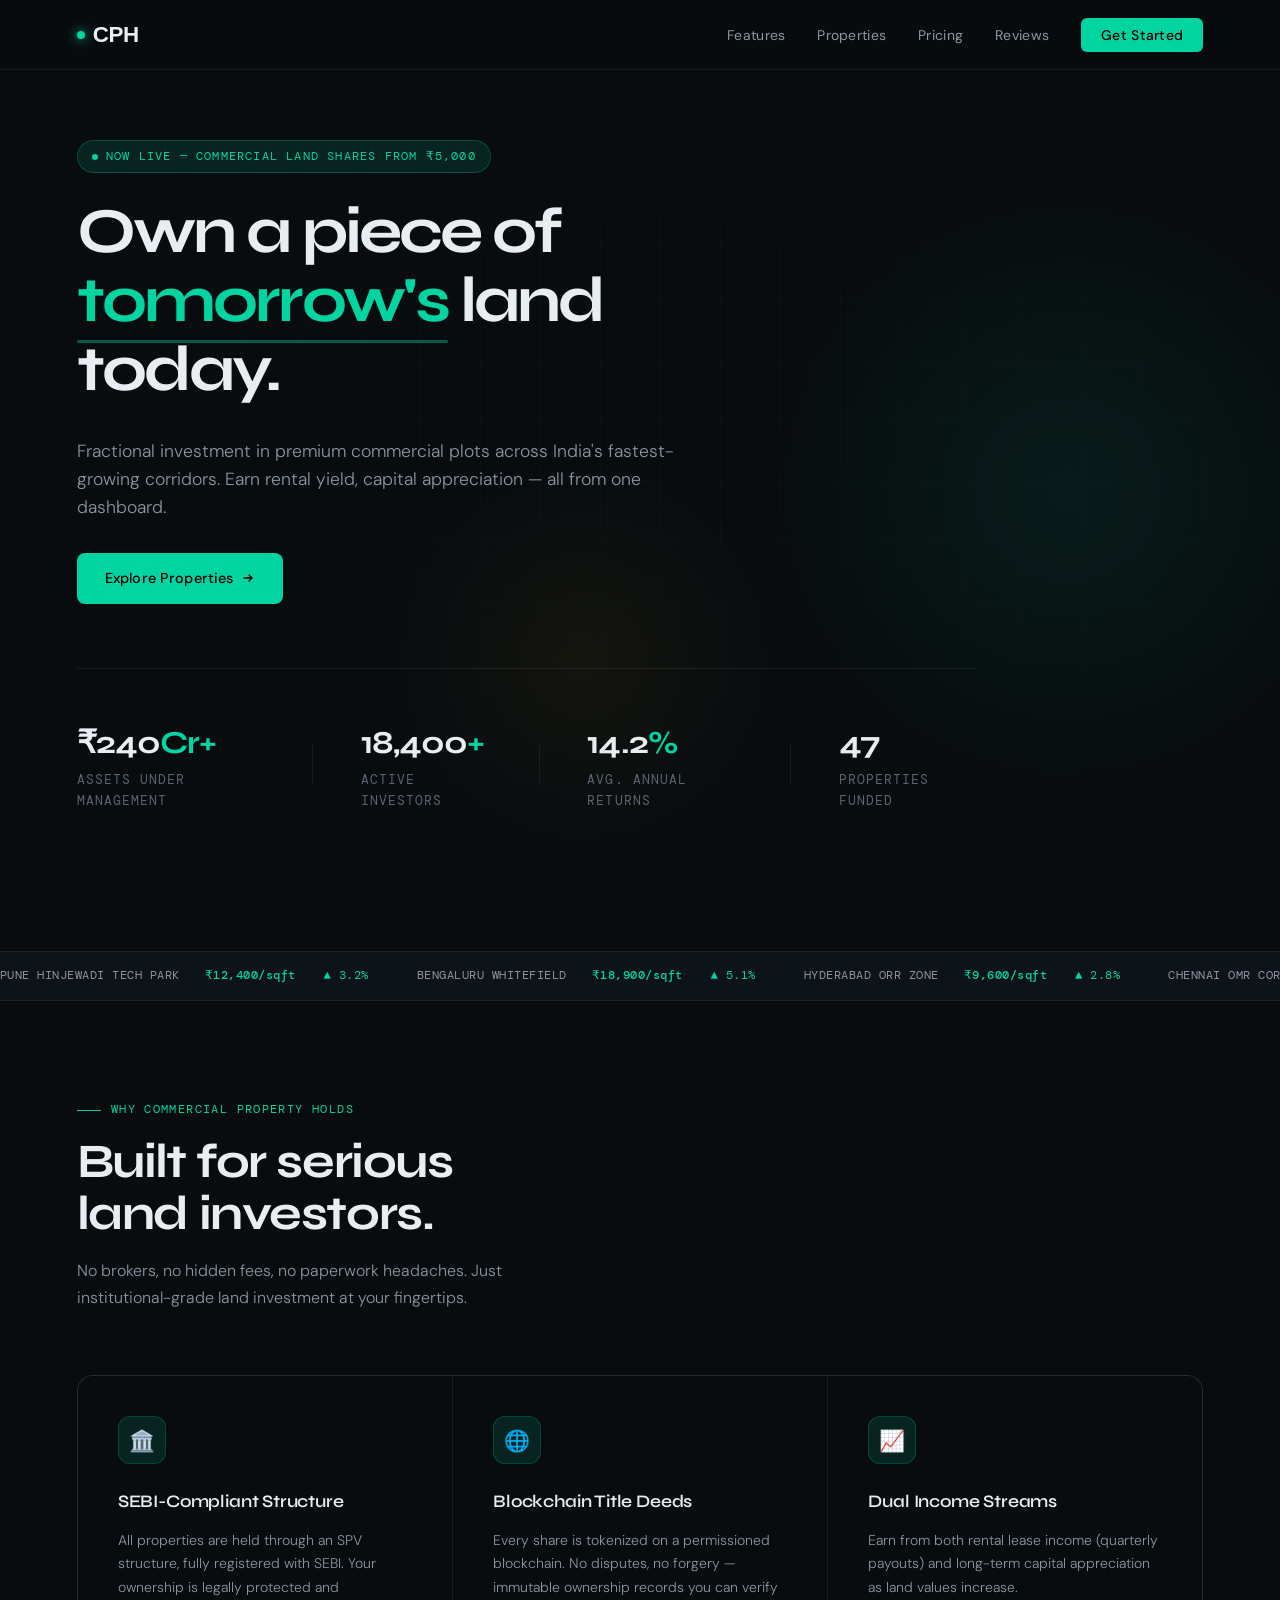
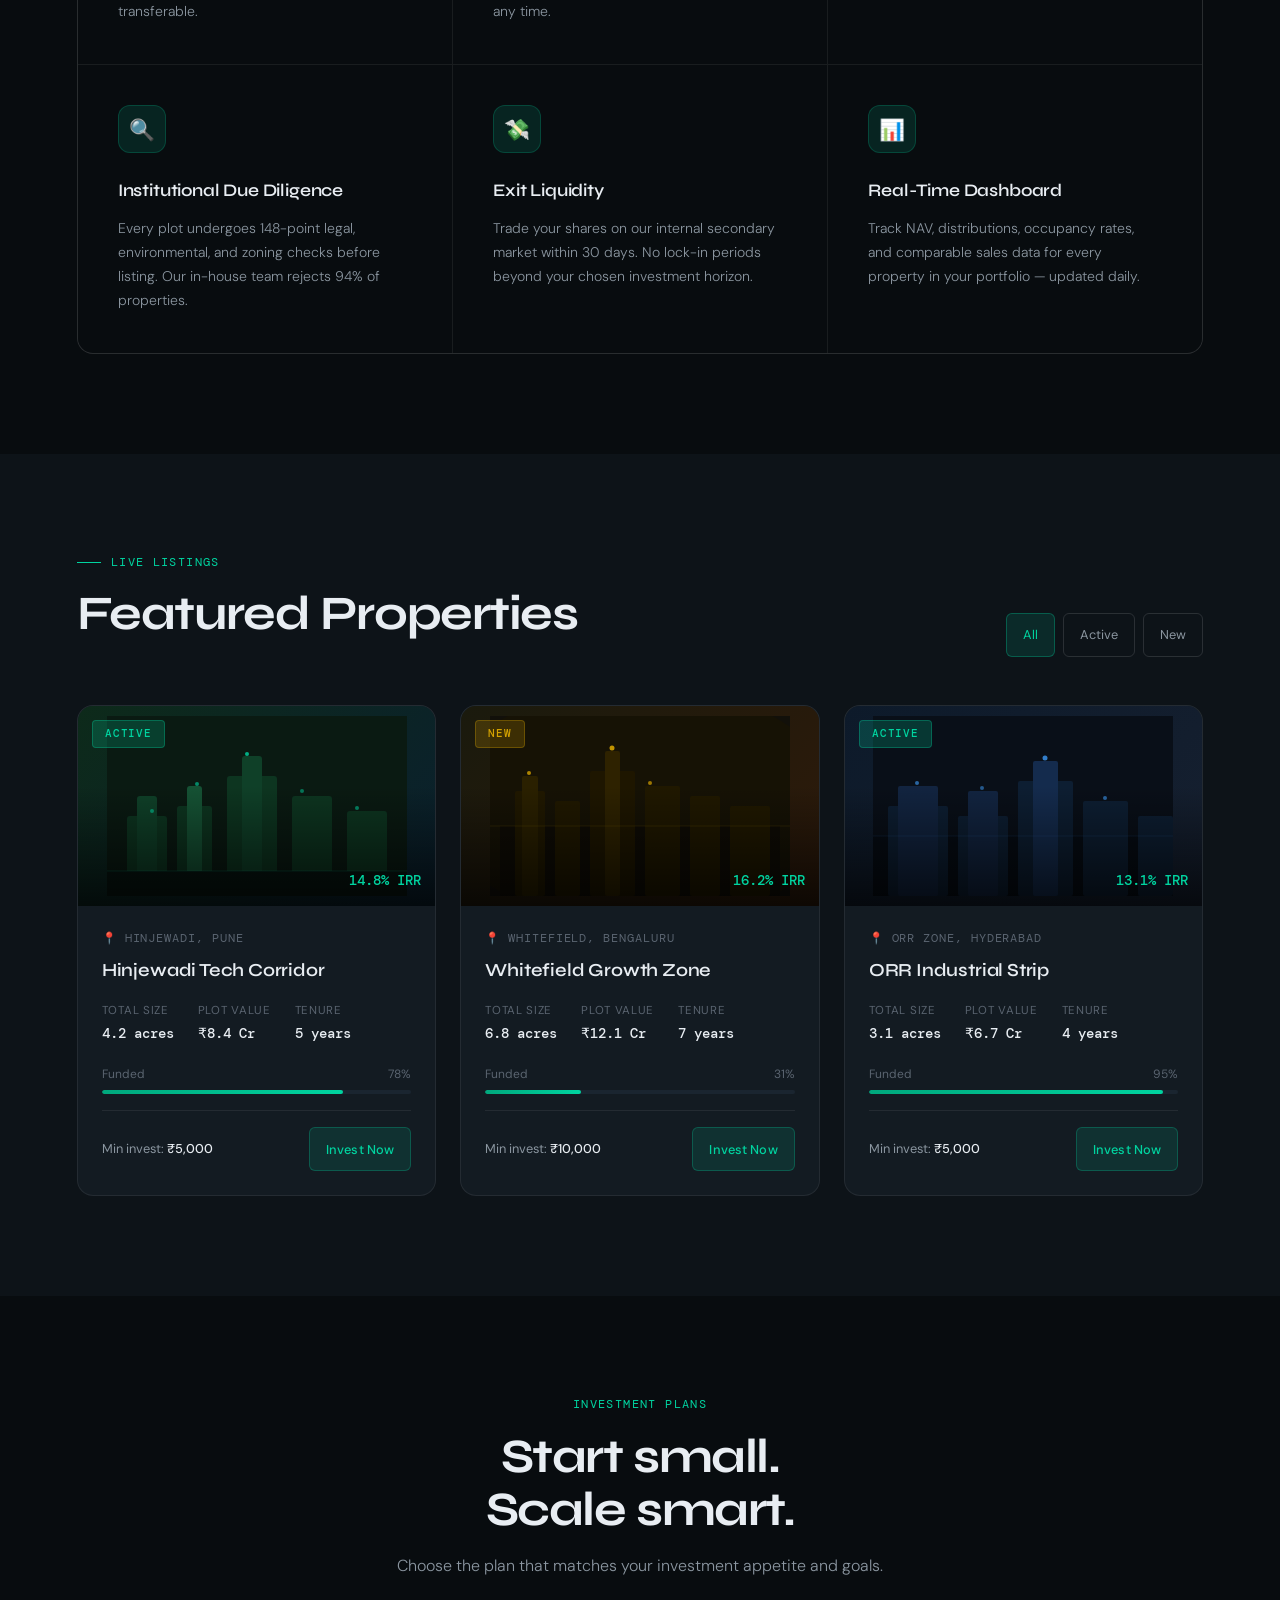
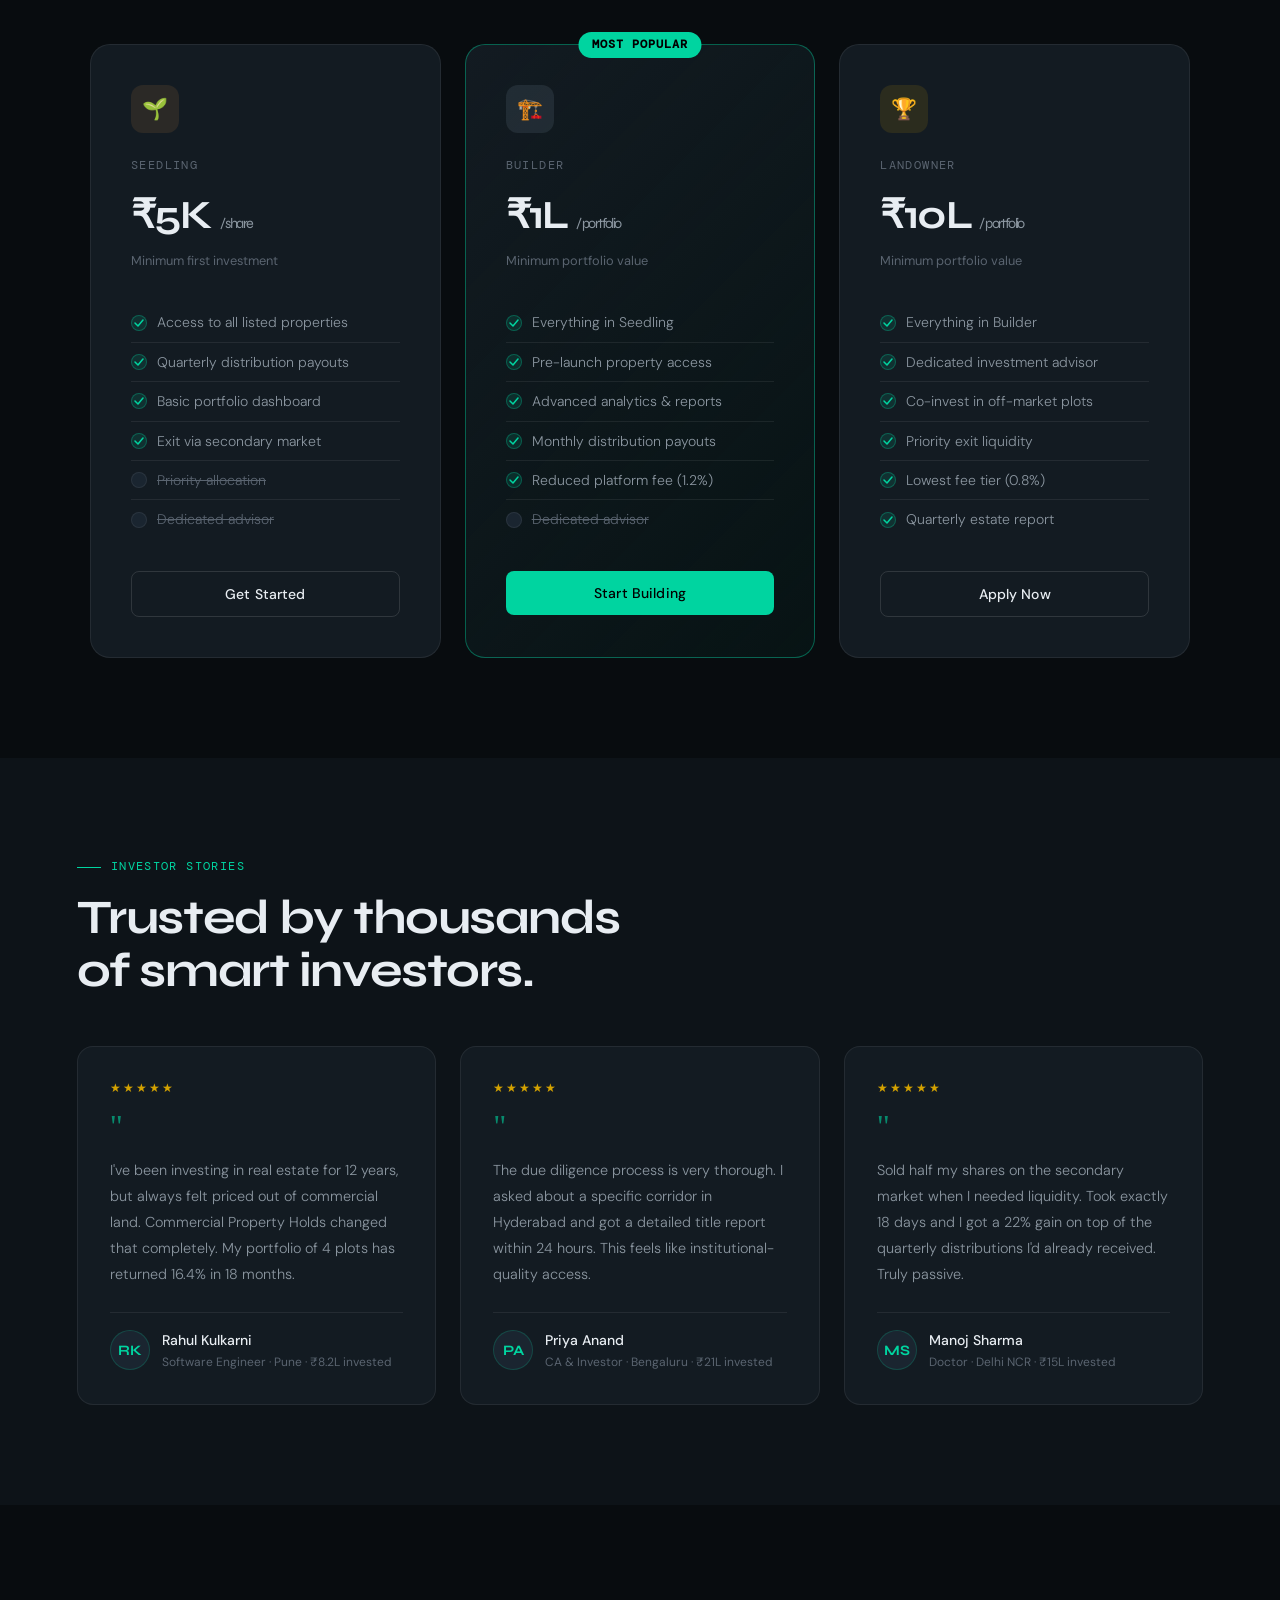
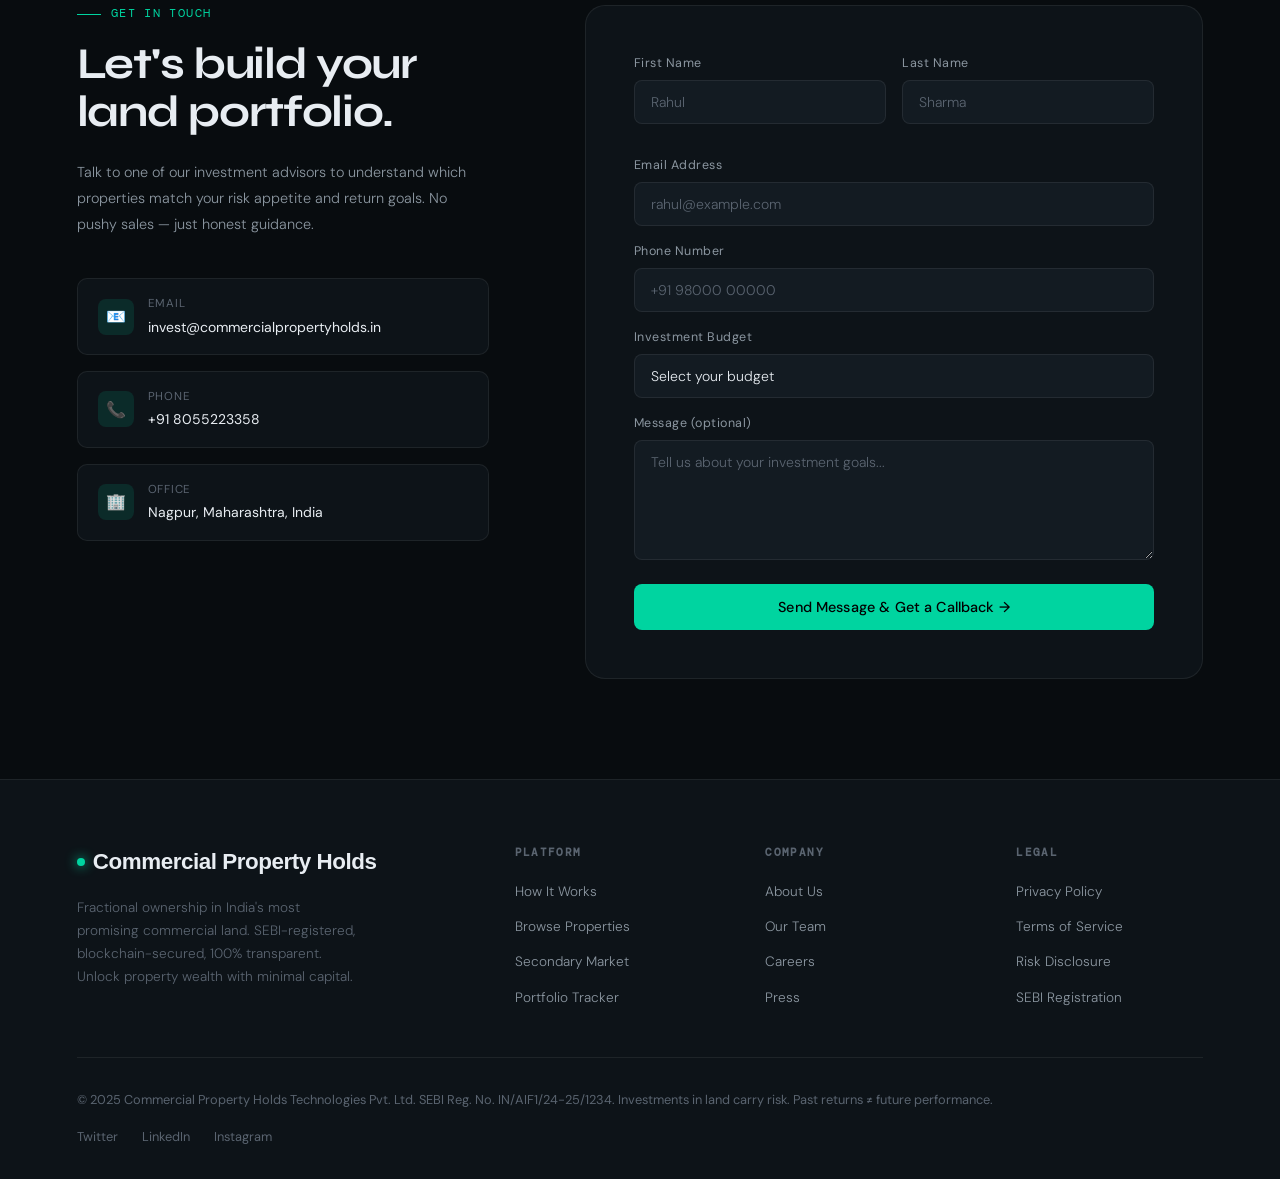
==== commit e3ed2ae4: "loction" ====
--- a/index.html
+++ b/index.html
@@ -444,7 +444,7 @@
           <div class="contact-detail-icon">🏢</div>
           <div>
             <div class="contact-detail-label">Office</div>
-            <div class="contact-detail-val">Baner Road, Pune, Maharashtra 411045</div>
+            <div class="contact-detail-val">Nagpur, Maharashtra, India</div>
           </div>
         </div>
       </div>
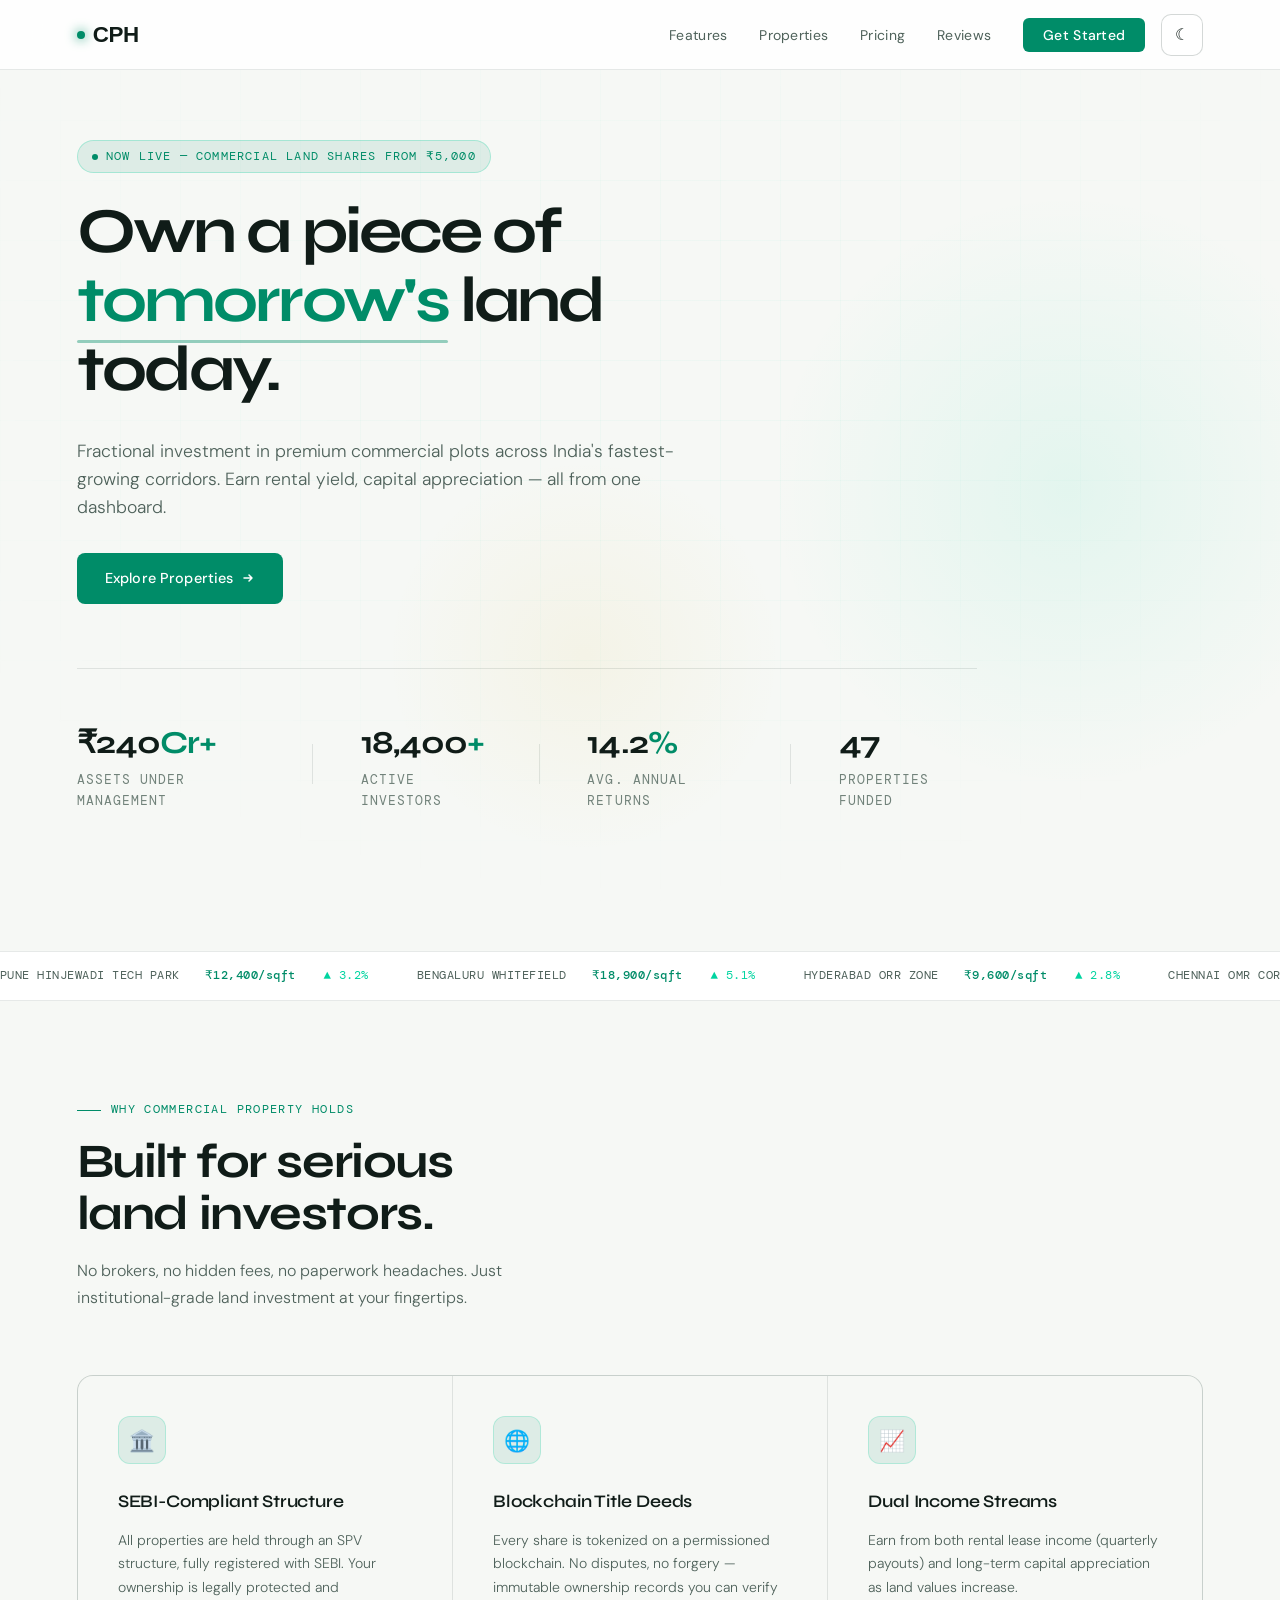
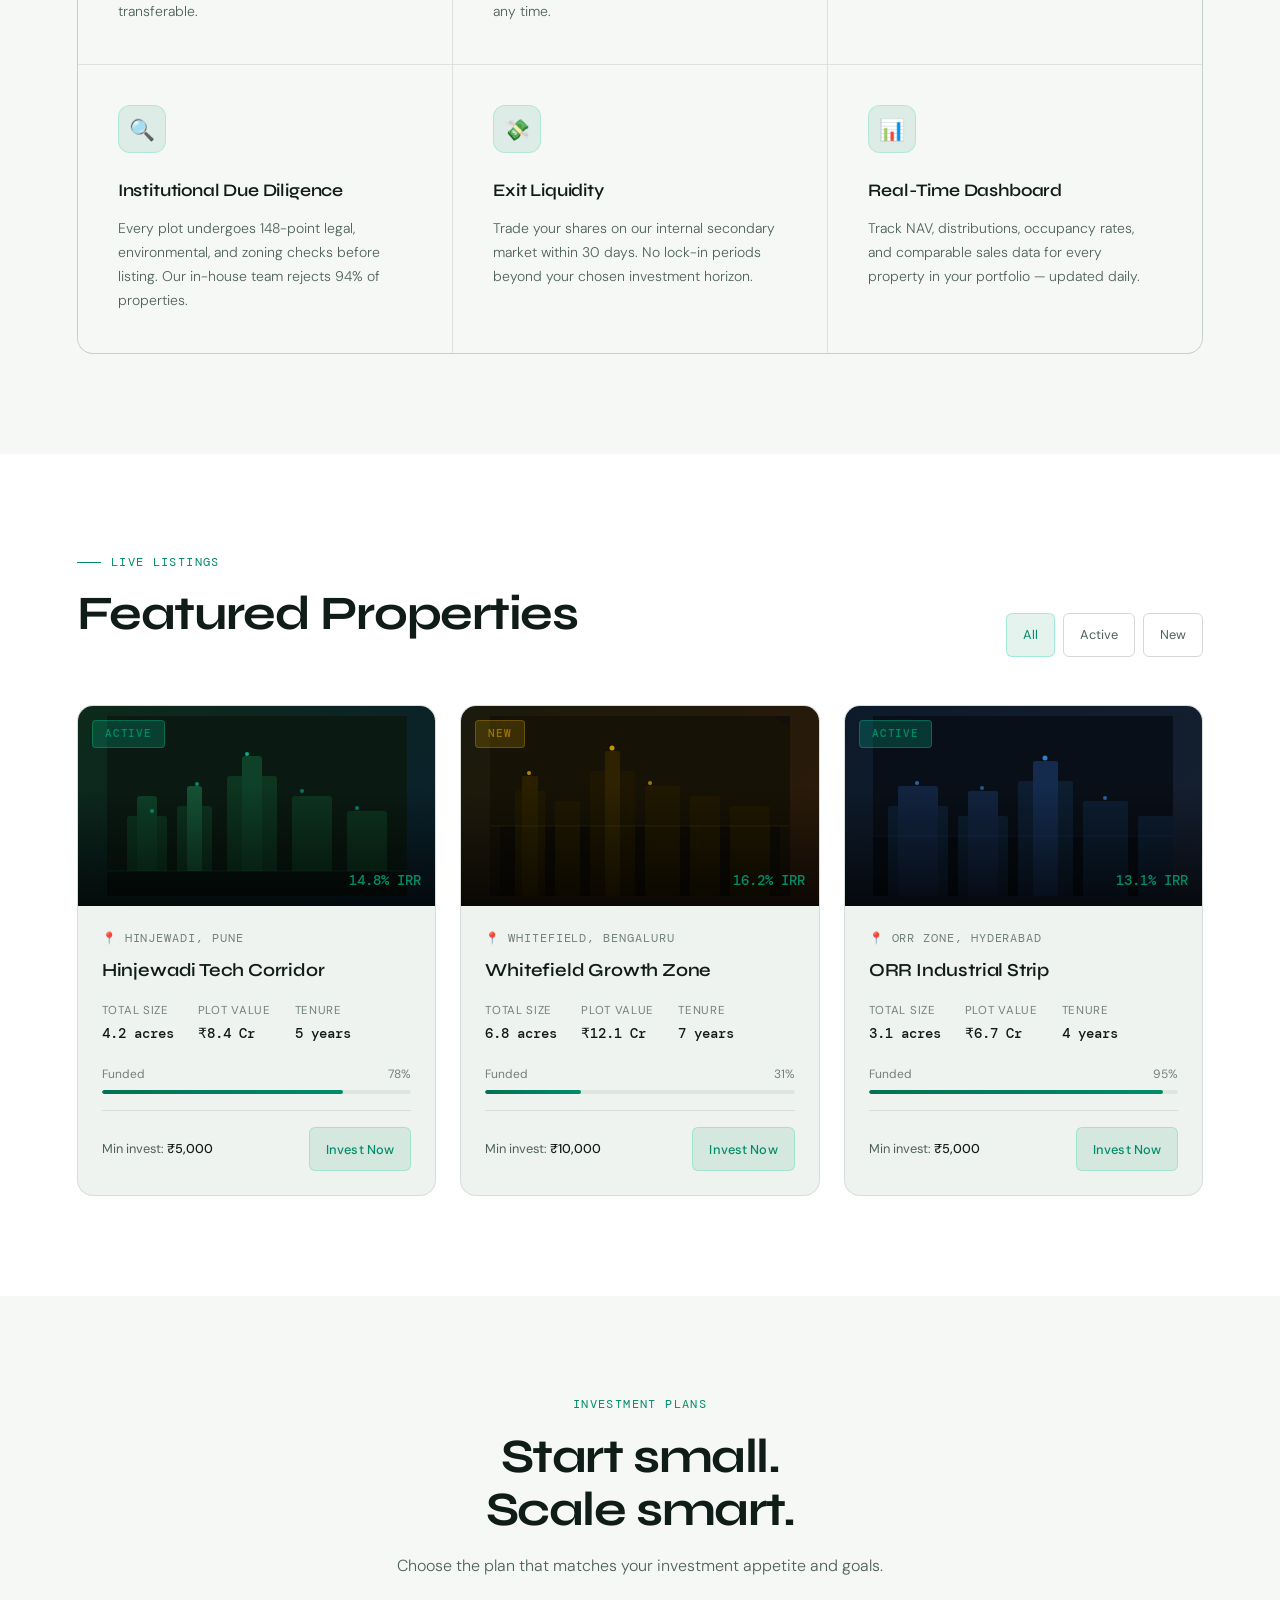
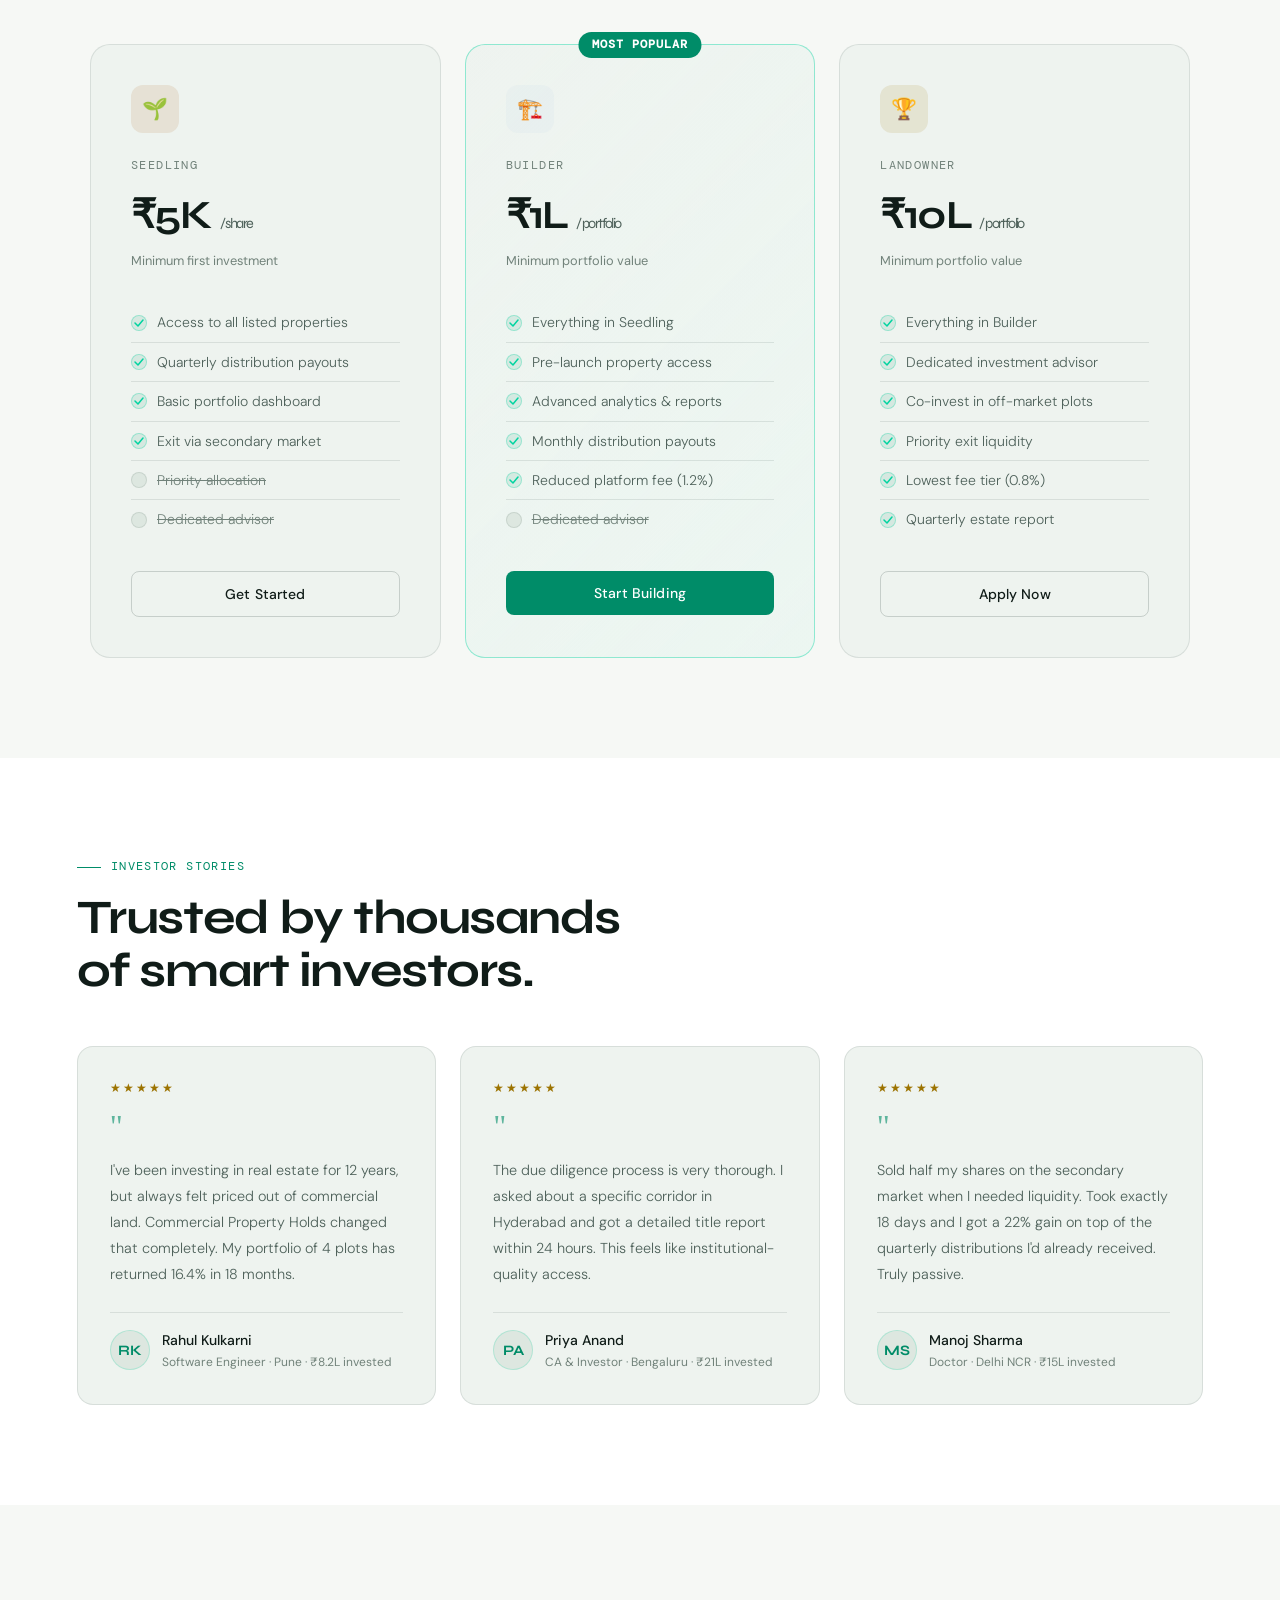
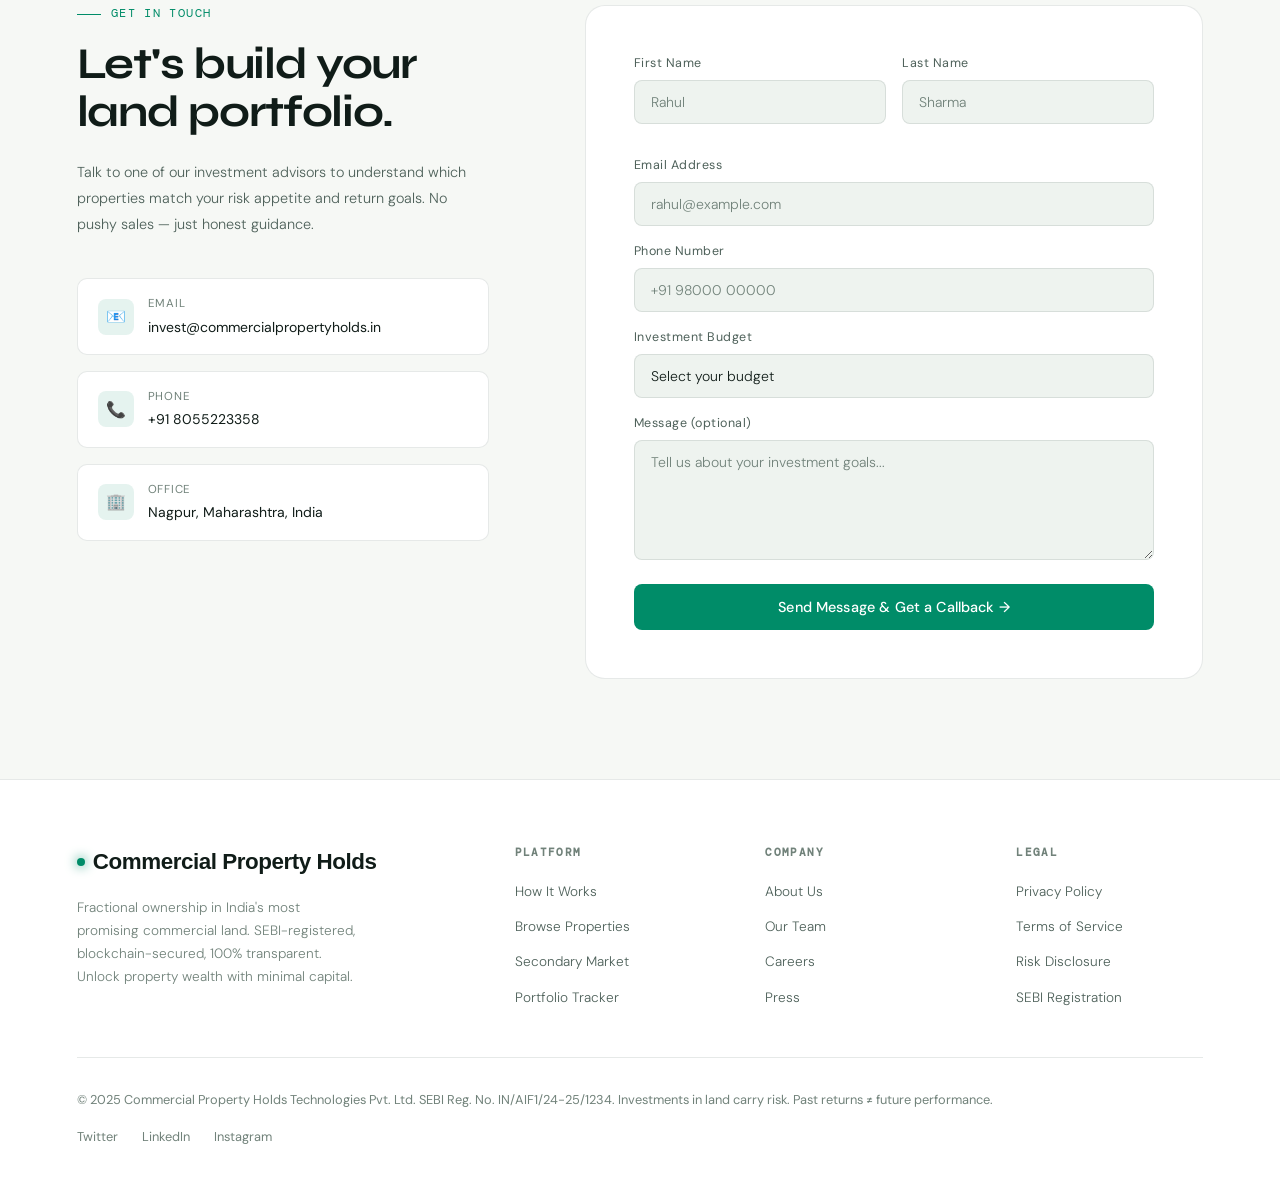
==== commit 54797b6e: "added a light$dark mode" ====
--- a/index.html
+++ b/index.html
@@ -16,14 +16,21 @@
     <span class="nav-logo-dot" aria-hidden="true"></span>
     CPH
   </a>
-  <ul class="nav-links">
+  <button class="nav-toggle" type="button" aria-expanded="false" aria-controls="primary-navigation" aria-label="Open menu">
+    <span></span>
+    <span></span>
+    <span></span>
+  </button>
+  <ul class="nav-links" id="primary-navigation">
     <li><a href="#features">Features</a></li>
     <li><a href="#properties">Properties</a></li>
     <li><a href="#pricing">Pricing</a></li>
     <li><a href="#testimonials">Reviews</a></li>
     <li><a href="#contact" class="nav-cta">Get Started</a></li>
   </ul>
-  <a href="#contact" class="nav-mobile-cta">Get Started</a>
+  <button class="theme-toggle" type="button" data-theme-toggle aria-label="Switch to light mode" aria-pressed="false">
+    <span class="theme-toggle-icon" aria-hidden="true">☀</span>
+  </button>
 </nav>
   </header>
   <main>
@@ -581,6 +588,7 @@
   <script defer src="./scripts/modal.js"></script>
   <script defer src="./scripts/form.js"></script>
   <script defer src="./scripts/navigation.js"></script>
+  <script defer src="./scripts/theme.js"></script>
   <script defer src="./scripts/main.js"></script>
 </body>
 </html>
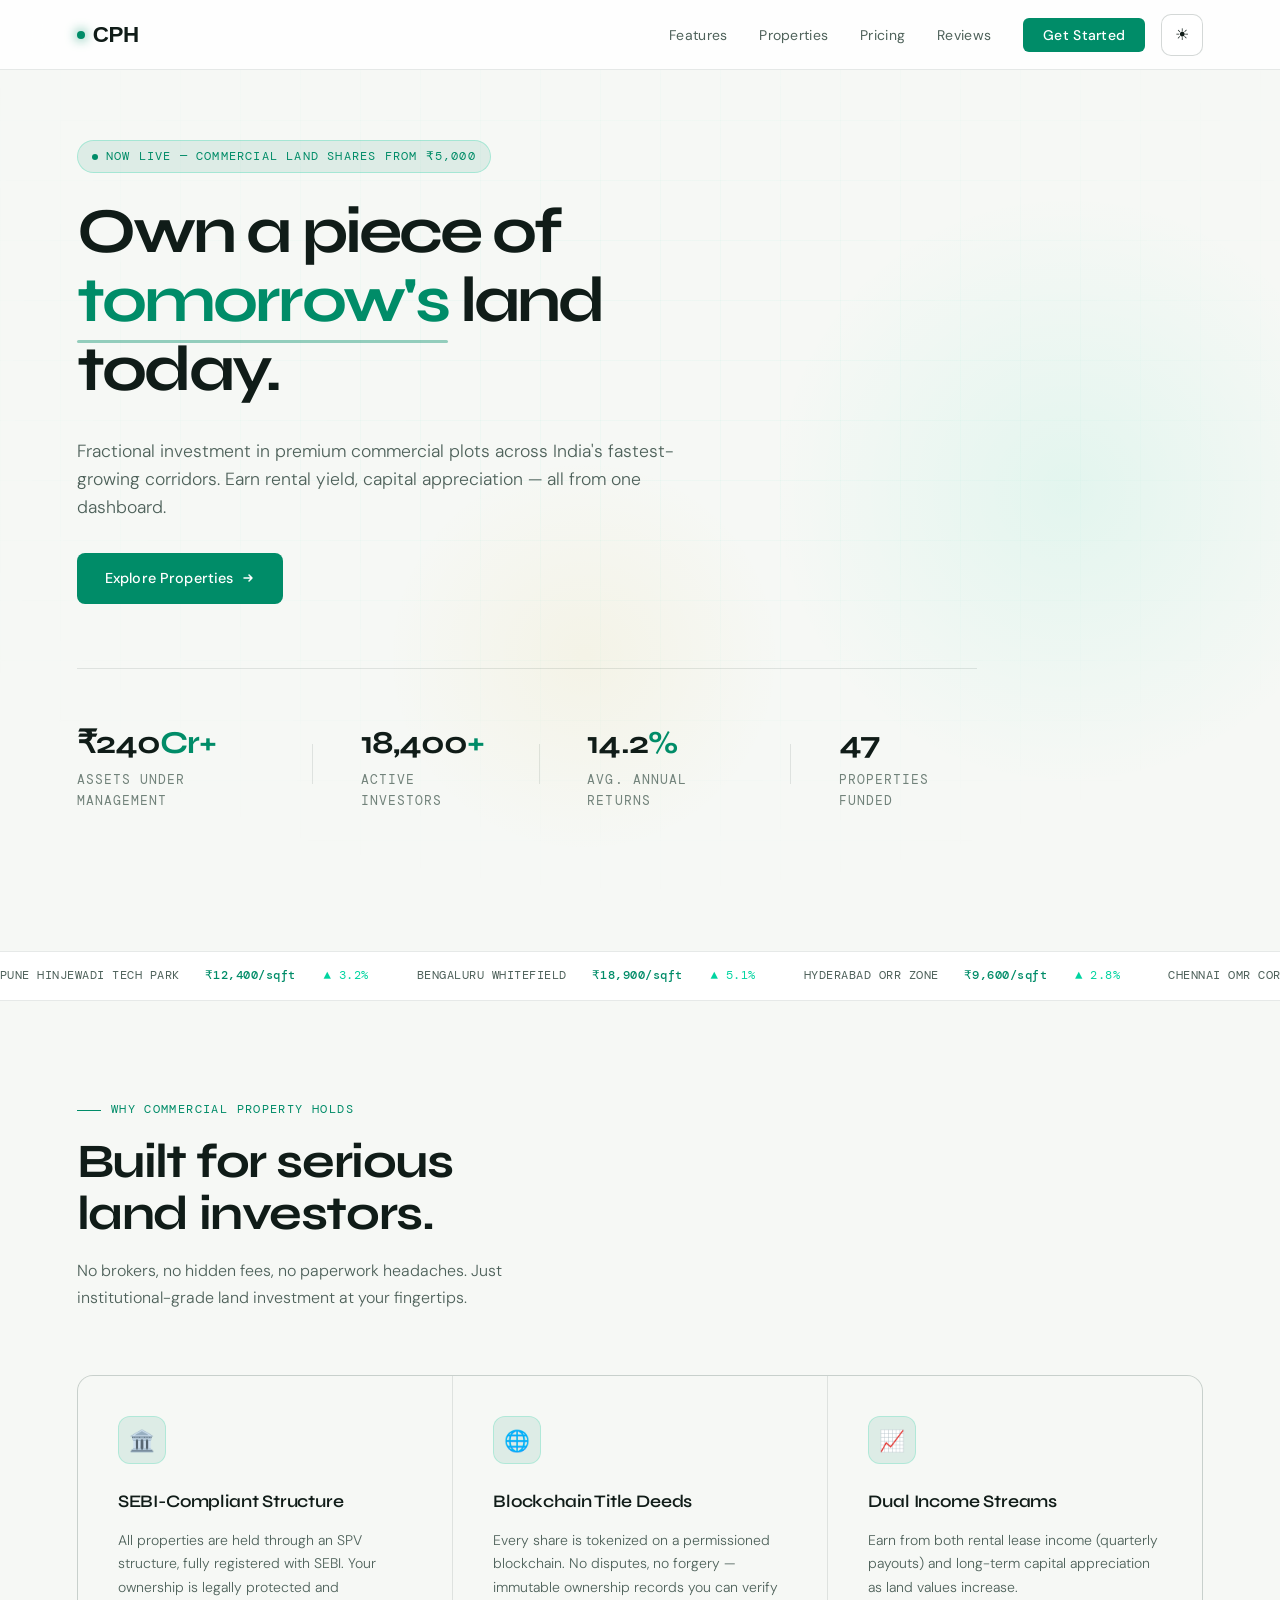
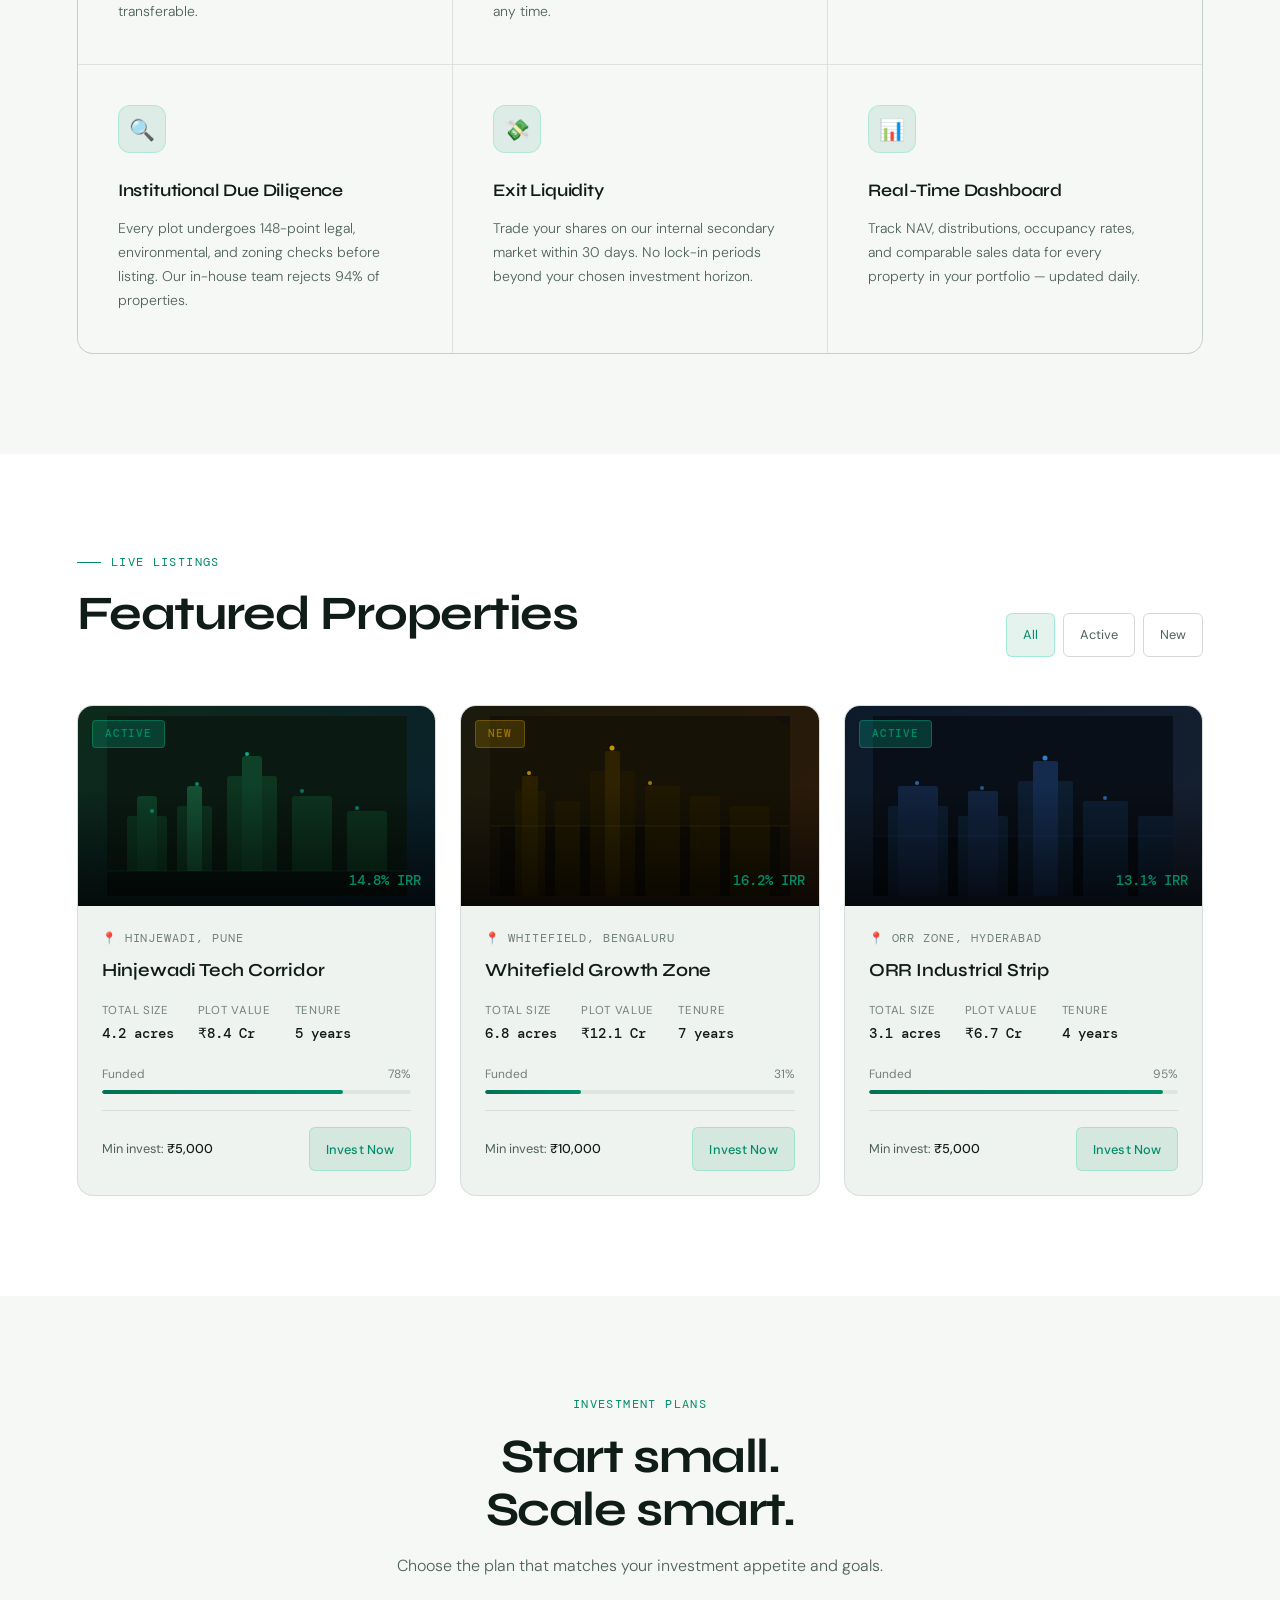
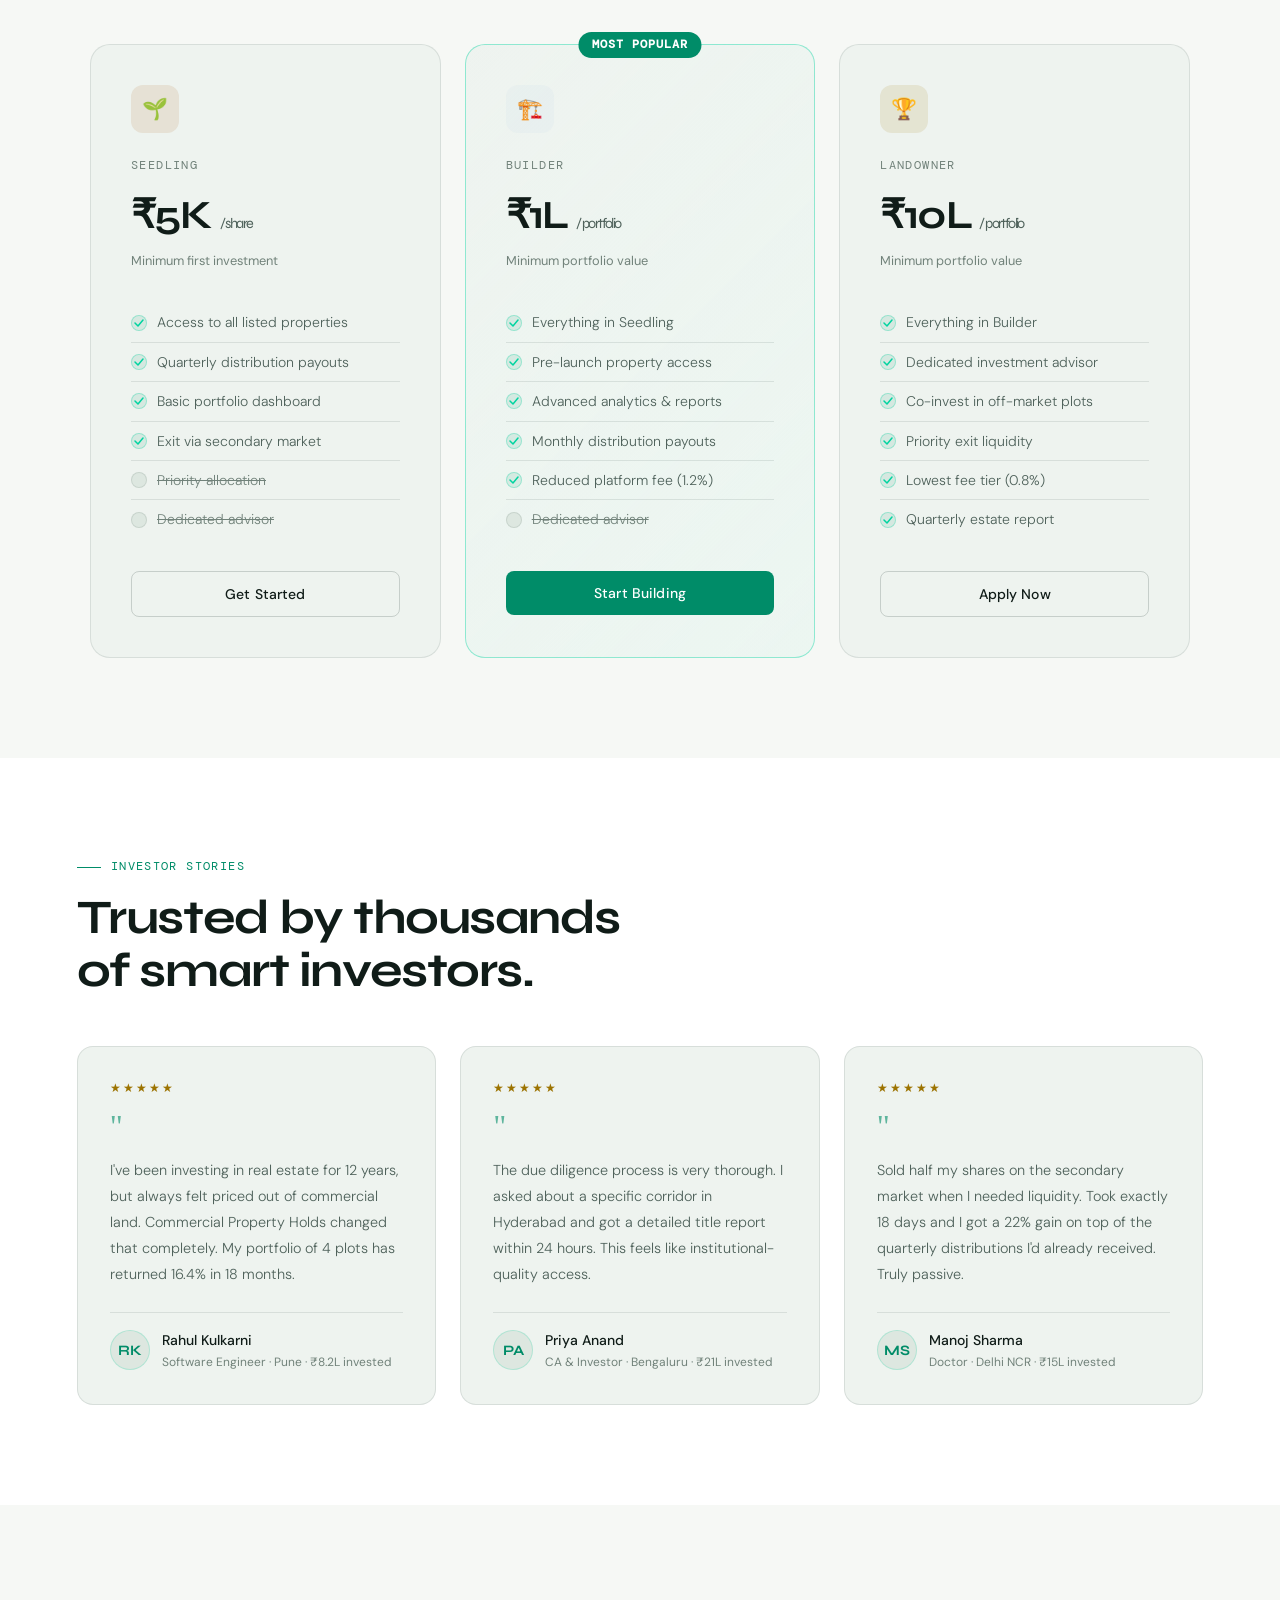
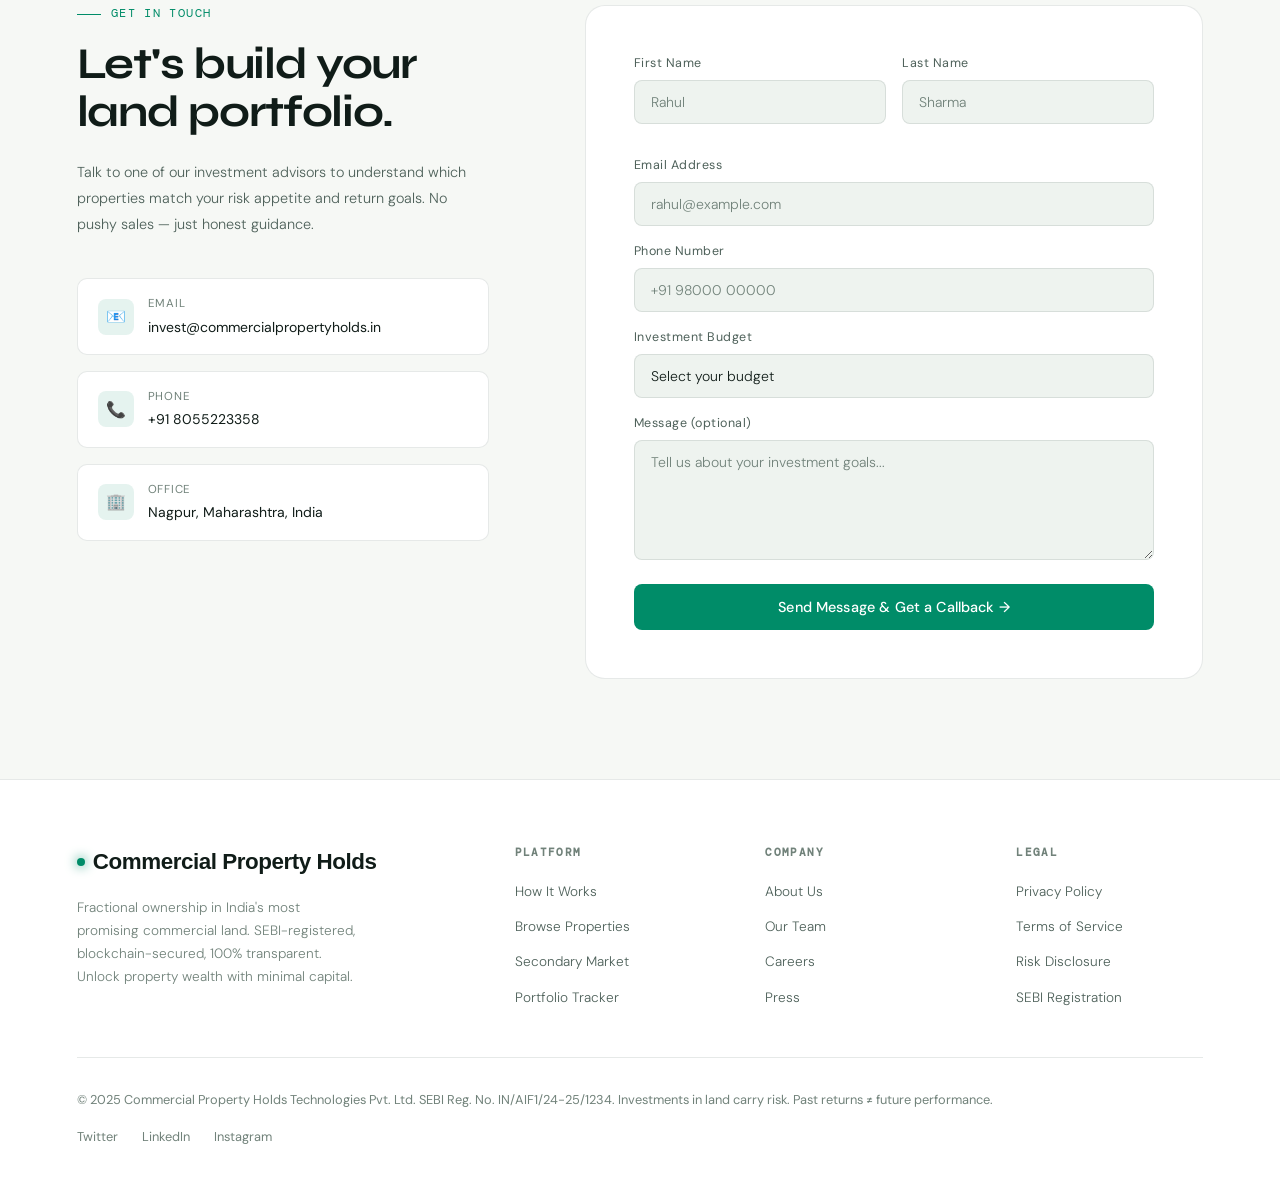
==== commit 4fab0e9e: "updated the code" ====
--- a/index.html
+++ b/index.html
@@ -10,28 +10,8 @@
 </head>
 <body>
   <header>
-<!-- NAV -->
-<nav aria-label="Primary navigation">
-  <a href="#home" class="nav-logo" aria-label="Commercial Property Holds home">
-    <span class="nav-logo-dot" aria-hidden="true"></span>
-    CPH
-  </a>
-  <button class="nav-toggle" type="button" aria-expanded="false" aria-controls="primary-navigation" aria-label="Open menu">
-    <span></span>
-    <span></span>
-    <span></span>
-  </button>
-  <ul class="nav-links" id="primary-navigation">
-    <li><a href="#features">Features</a></li>
-    <li><a href="#properties">Properties</a></li>
-    <li><a href="#pricing">Pricing</a></li>
-    <li><a href="#testimonials">Reviews</a></li>
-    <li><a href="#contact" class="nav-cta">Get Started</a></li>
-  </ul>
-  <button class="theme-toggle" type="button" data-theme-toggle aria-label="Switch to light mode" aria-pressed="false">
-    <span class="theme-toggle-icon" aria-hidden="true">☀</span>
-  </button>
-</nav>
+    <!-- NAV -->
+    <div id="nav-container"></div>
   </header>
   <main>
 <!-- HERO -->
@@ -496,90 +476,13 @@
 </section>
   </main>
   <!-- FOOTER -->
-<footer>
-  <div class="footer-grid">
-    <div class="footer-brand">
-      <a href="#home" class="nav-logo footer-logo">
-        <span class="nav-logo-dot" aria-hidden="true"></span>
-        Commercial Property Holds
-      </a>
-      <p>Fractional ownership in India's most promising commercial land. SEBI-registered, blockchain-secured, 100% transparent. Unlock property wealth with minimal capital.</p>
-    </div>
-    <div class="footer-col">
-      <h4>Platform</h4>
-      <ul>
-        <li><a href="#">How It Works</a></li>
-        <li><a href="#">Browse Properties</a></li>
-        <li><a href="#">Secondary Market</a></li>
-        <li><a href="#">Portfolio Tracker</a></li>
-      </ul>
-    </div>
-    <div class="footer-col">
-      <h4>Company</h4>
-      <ul>
-        <li><a href="#">About Us</a></li>
-        <li><a href="#">Our Team</a></li>
-        <li><a href="#">Careers</a></li>
-        <li><a href="#">Press</a></li>
-      </ul>
-    </div>
-    <div class="footer-col">
-      <h4>Legal</h4>
-      <ul>
-        <li><a href="#">Privacy Policy</a></li>
-        <li><a href="#">Terms of Service</a></li>
-        <li><a href="#">Risk Disclosure</a></li>
-        <li><a href="#">SEBI Registration</a></li>
-      </ul>
-    </div>
-  </div>
-  <div class="footer-bottom">
-    <p>© 2025 Commercial Property Holds Technologies Pvt. Ltd. SEBI Reg. No. IN/AIF1/24-25/1234. Investments in land carry risk. Past returns ≠ future performance.</p>
-    <div class="footer-bottom-links">
-      <a href="#">Twitter</a>
-      <a href="#">LinkedIn</a>
-      <a href="#">Instagram</a>
-    </div>
-  </div>
-</footer>
-  <!-- INVESTMENT MODAL -->
-<div class="modal-overlay" id="modalOverlay" onclick="closeModal(event)" aria-hidden="true">
-  <div class="modal" role="dialog" aria-modal="true" aria-labelledby="modalTitle">
-    <div class="modal-header">
-      <div class="modal-title" id="modalTitle">Invest in Property</div>
-      <button class="modal-close" type="button" aria-label="Close investment modal" onclick="closeModal()">×</button>
-    </div>
-    <div class="modal-summary">
-      <div class="modal-location" id="modalLoc"></div>
-      <div class="modal-meta">
-        <div class="modal-meta-item"><div class="modal-meta-label">Property Value</div><div class="modal-meta-value" id="modalVal"></div></div>
-        <div class="modal-meta-item"><div class="modal-meta-label">Target IRR</div><div class="modal-meta-value modal-meta-value-accent" id="modalIrr"></div></div>
-      </div>
-    </div>
-    <div class="form-group">
-      <label>Investment Amount (₹)</label>
-      <input type="number" id="modalAmount" placeholder="5000" min="5000" step="1000" oninput="calcShares()">
-    </div>
-    <div class="modal-estimates">
-      <div><div class="modal-estimate-label">Shares You'll Receive</div><div class="modal-estimate-value modal-estimate-value-accent" id="sharesOut">—</div></div>
-      <div><div class="modal-estimate-label">Est. Annual Income</div><div class="modal-estimate-value" id="incomeOut">—</div></div>
-    </div>
-    <button class="btn-primary modal-action" type="button" onclick="closeModal()">Proceed to KYC &amp; Payment →</button>
-    <p class="modal-note">Regulated by SEBI · Funds held in escrow · 100% secure</p>
-  </div>
-</div>
-
-<div class="alert-modal" id="alertModal" aria-hidden="true" role="alertdialog" aria-labelledby="alertTitle">
-  <div class="alert-modal-card">
-    <div class="alert-modal-header">
-      <div class="alert-modal-title" id="alertTitle">Contact Request</div>
-      <button class="alert-modal-close close" type="button" aria-label="Close contact alert" onclick="closeAlertModal()">×</button>
-    </div>
-    <p class="alert-modal-message" id="alertMessage"></p>
-    <button class="btn-primary alert-modal-action" type="button" onclick="closeAlertModal()">Close</button>
-  </div>
-</div>
-
+  <footer>
+    <div id="footer-container"></div>
+  </footer>
+  <!-- Modals Container -->
+  <div id="modals-container"></div>
+
+  <script defer src="./scripts/components.js"></script>
   <script defer src="./scripts/utils.js"></script>
   <script defer src="./scripts/properties.js"></script>
   <script defer src="./scripts/ticker.js"></script>
